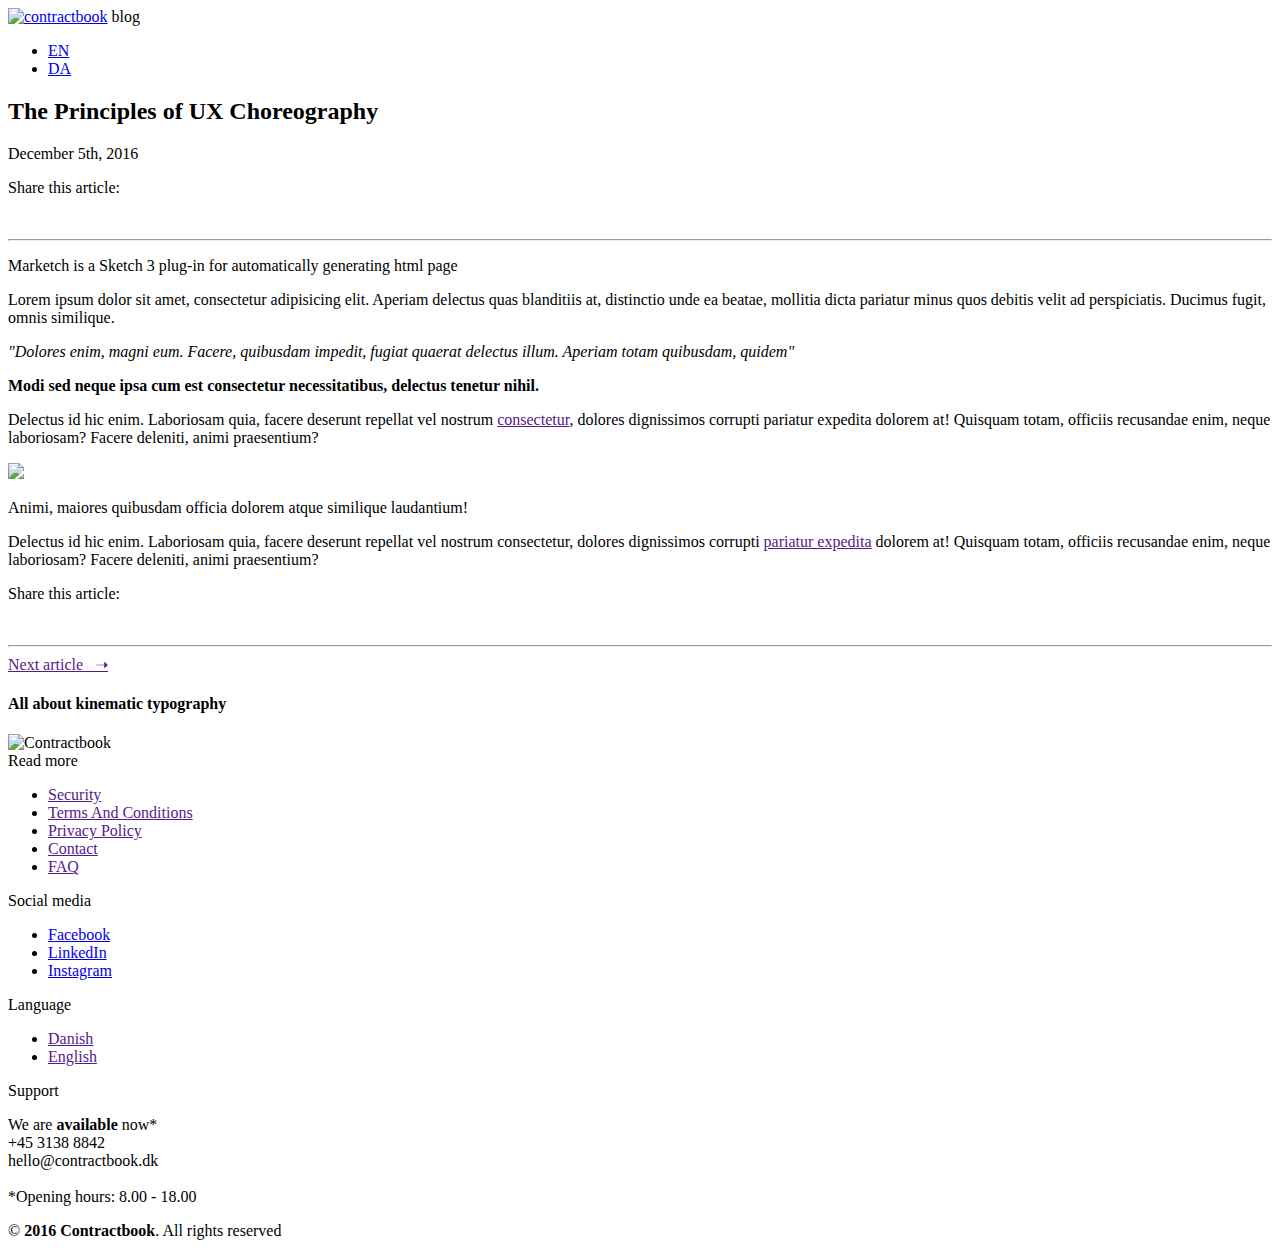
==== post.html @ 73953193 "Update all fonts sizes and paddings" ====
<!DOCTYPE html>
<html>

<head>
  <title>Header</title>
  <link rel="stylesheet" href="css/main.css">
</head>

<body>
  <nav>
    <div class="main">
      <div class="logo">
        <a href="#"><img src="https://contractbook.co/767e4ee0d7e0ee7ecf24d56de7b71d2b.png" alt="contractbook"></a>
        <span>blog</span>
      </div>
      <ul>
        <li><a href="#">EN</a></li>
        <li><a href="#">DA</a></li>
      </ul>
    </div>
  </nav>

  <main id="post" class="group" role="main">

    <header class="title">
      <h2>The Principles of UX Choreography</h2>
      <date>December 5th, 2016</date>
    </header>

    <section class="post-content">
      <div class="social-media">
        <p>Share this article: </p>
        <div class="social-media--icons">
          <img src="https://cdn2.iconfinder.com/data/icons/micon-social-pack/512/facebook-128.png" alt="">
          <img src="https://cdn2.iconfinder.com/data/icons/micon-social-pack/512/facebook-128.png" alt="">
          <img src="https://cdn2.iconfinder.com/data/icons/micon-social-pack/512/facebook-128.png" alt="">
        </div>
        <hr>
      </div>

      <p class="subtitle">Marketch is a Sketch 3 plug-in for automatically generating html page</p>

      <p>Lorem ipsum dolor sit amet, consectetur adipisicing elit. Aperiam delectus quas blanditiis at, distinctio unde ea beatae, mollitia dicta pariatur minus quos debitis velit ad perspiciatis. Ducimus fugit, omnis similique.</p>

      <p><i>"Dolores enim, magni eum. Facere, quibusdam impedit, fugiat quaerat delectus illum. Aperiam totam quibusdam, quidem"</i></p>

      <p><b>Modi sed neque ipsa cum est consectetur necessitatibus, delectus tenetur nihil.</b></p>

      <p>Delectus id hic enim. Laboriosam quia, facere deserunt repellat vel nostrum <a href="">consectetur</a>, dolores dignissimos corrupti pariatur expedita dolorem at! Quisquam totam, officiis recusandae enim, neque laboriosam? Facere deleniti, animi praesentium?</p>

      <img class="img" src="http://gimepix.com/img/1542-845-landscape-001" />
      <p class="caption">Animi, maiores quibusdam officia dolorem atque similique laudantium!</p>


      <p>Delectus id hic enim. Laboriosam quia, facere deserunt repellat vel nostrum consectetur, dolores dignissimos corrupti <a href="">pariatur expedita</a> dolorem at! Quisquam totam, officiis recusandae enim, neque laboriosam? Facere deleniti, animi praesentium?</p>

      <div class="social-media">
        <p>Share this article: </p>
        <div class="social-media--icons">
          <img src="https://cdn2.iconfinder.com/data/icons/micon-social-pack/512/facebook-128.png" alt="">
          <img src="https://cdn2.iconfinder.com/data/icons/micon-social-pack/512/facebook-128.png" alt="">
          <img src="https://cdn2.iconfinder.com/data/icons/micon-social-pack/512/facebook-128.png" alt="">
        </div>
        <hr>
      </div>

    </section>

    <div class="next-article">
      <div class="next-article-inner">
        <a href="">Next article &nbsp; &#10141;</a>
        <h4>All about kinematic typography</h4>
      </div>
    </div>
  </main>

  <footer role="contentinfo">
    <div class="footer-inner">
      <div>
        <img src="https://contractbook.co/f7280d319e7a399f0441ab282f43cc04.png" alt="Contractbook" />
      </div>
      <div class="footer-blocks">
        <div>
          <div class="heading-small">Read more</div>
          <ul>
            <li>
              <a href="">Security</a>
            </li>
            <li>
              <a href="">Terms And Conditions</a>
            </li>
            <li>
              <a href="">Privacy Policy</a>
            </li>
            <li>
              <a href="">Contact</a>
            </li>
            <li>
              <a href="">FAQ</a>
            </li>
          </ul>
        </div>
        <div>
          <div class="heading-small">Social media</div>
          <ul>
            <li><a href="https://www.facebook.com/contractbook/">Facebook</a></li>
            <li><a href="https://www.linkedin.com/company/contractbook">LinkedIn</a></li>
            <li><a href="https://www.instagram.com/killtheprinter">Instagram</a></li>
          </ul>
        </div>
        <div>
          <div class="heading-small">Language</div>
          <ul>
            <li>
              <a name="da" href="">Danish</a>
            </li>
            <li>
              <a name="en" href="">English</a>
            </li>
          </ul>
        </div>
        <div>
          <div class="heading-small">Support</div>
          <p class="support">
            We are <strong>available</strong> now*
            <br /> +45 3138 8842
            <br /> hello@contractbook.dk
            <br />
            <br /> *Opening hours: 8.00 - 18.00
          </p>
        </div>
      </div>
      <p class="text">
        © <strong>2016 Contractbook</strong>. All rights reserved
      </p>
    </div>
  </footer>
  <script src="//ajax.googleapis.com/ajax/libs/jquery/2.1.1/jquery.min.js"></script>
</body>

</html>
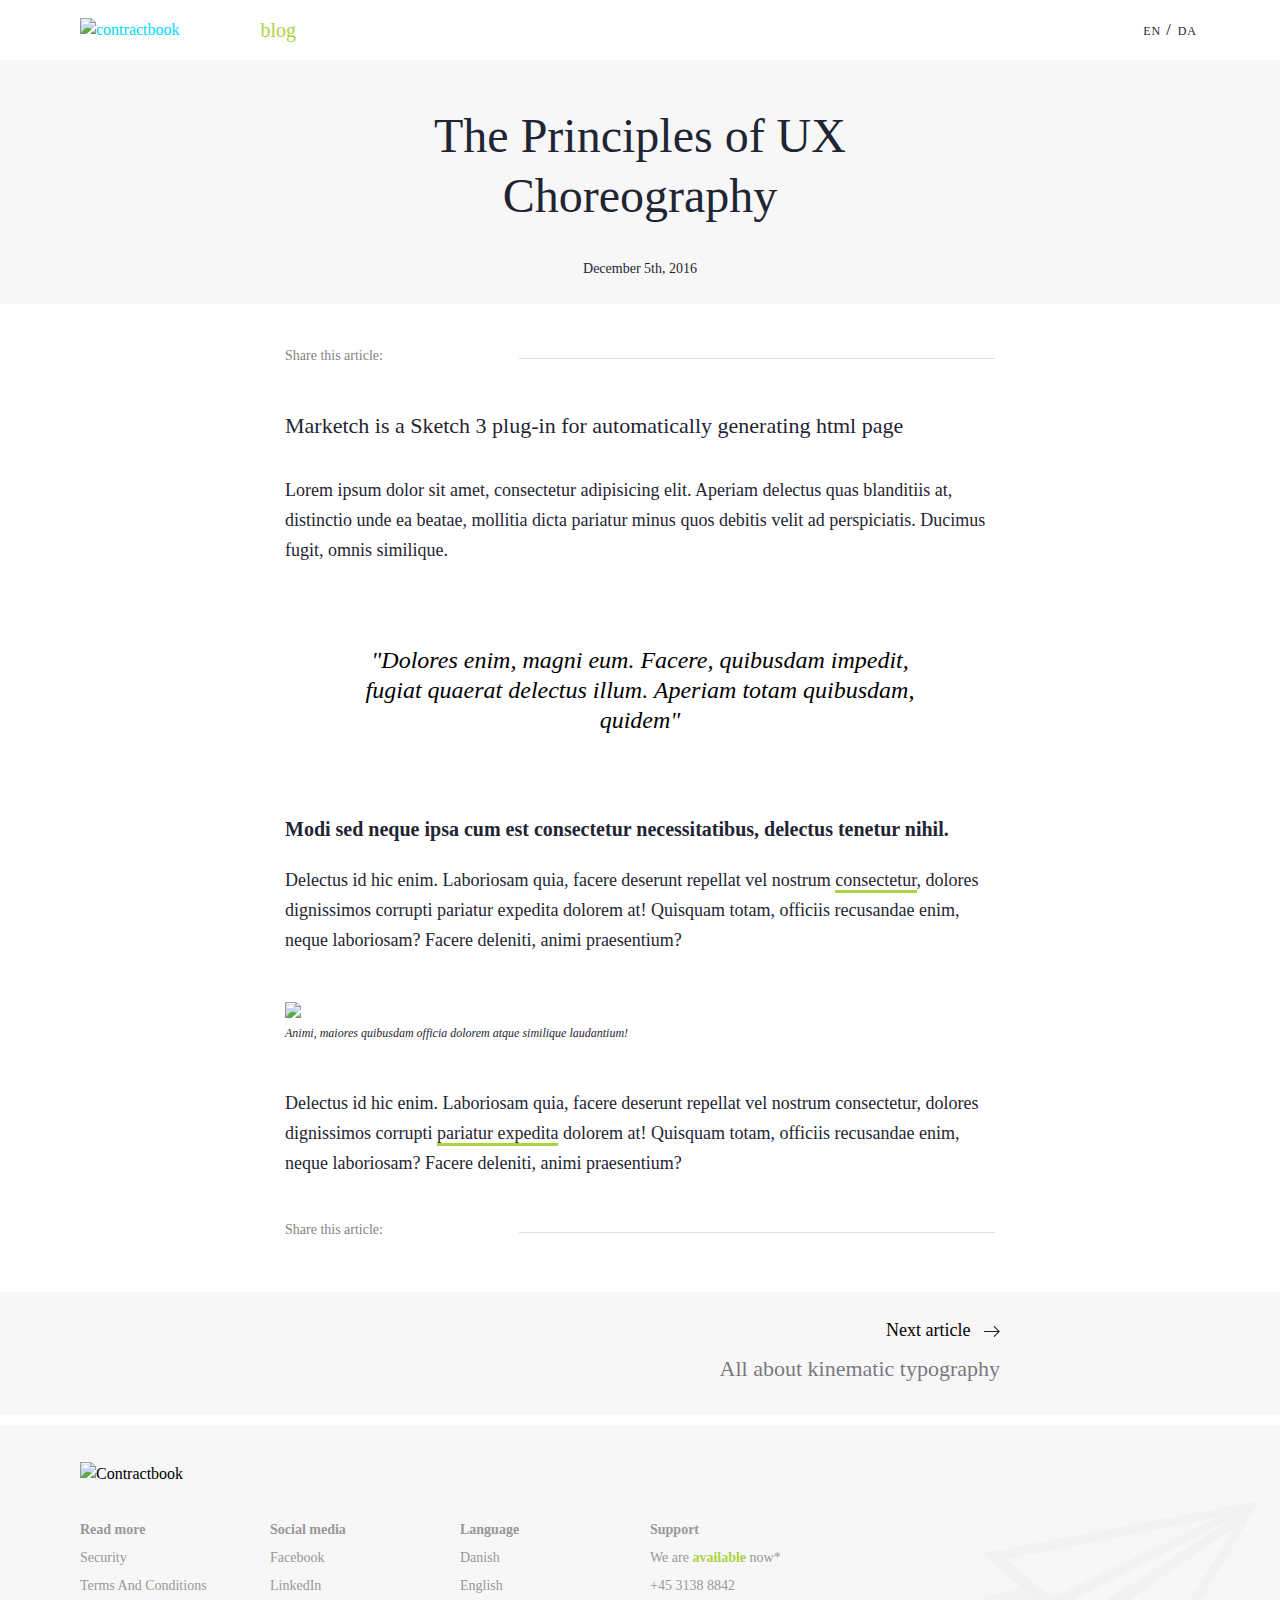
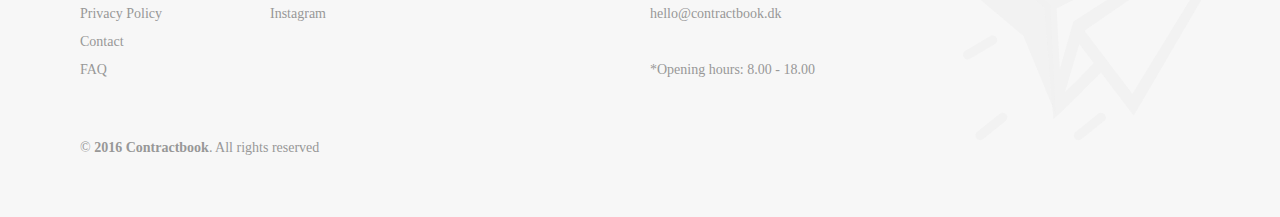
==== commit 65432acb: "Replace next and previous articles with arrows" ====
--- a/post.html
+++ b/post.html
@@ -10,7 +10,7 @@
   <nav>
     <div class="main">
       <div class="logo">
-        <a href="#"><img src="https://contractbook.co/767e4ee0d7e0ee7ecf24d56de7b71d2b.png" alt="contractbook"></a>
+        <a href="index.html"><img src="https://contractbook.co/767e4ee0d7e0ee7ecf24d56de7b71d2b.png" alt="contractbook"></a>
         <span>blog</span>
       </div>
       <ul>
@@ -68,7 +68,7 @@
 
     <div class="next-article">
       <div class="next-article-inner">
-        <a href="">Next article &nbsp; &#10141;</a>
+        <a href="">Next article &nbsp; <span><img src="img/arrow-right.png" alt=""></span></a>
         <h4>All about kinematic typography</h4>
       </div>
     </div>
--- a/css/main.css
+++ b/css/main.css
@@ -0,0 +1,4731 @@
+meta.foundation-version {
+  font-family: "/5.5.3/"; }
+
+meta.foundation-mq-small {
+  font-family: "/only screen/";
+  width: 0; }
+
+meta.foundation-mq-small-only {
+  font-family: "/only screen and (max-width: 40em)/";
+  width: 0; }
+
+meta.foundation-mq-medium {
+  font-family: "/only screen and (min-width:40.0625em)/";
+  width: 40.0625em; }
+
+meta.foundation-mq-medium-only {
+  font-family: "/only screen and (min-width:40.0625em) and (max-width:64em)/";
+  width: 40.0625em; }
+
+meta.foundation-mq-large {
+  font-family: "/only screen and (min-width:64.0625em)/";
+  width: 64.0625em; }
+
+meta.foundation-mq-large-only {
+  font-family: "/only screen and (min-width:64.0625em) and (max-width:90em)/";
+  width: 64.0625em; }
+
+meta.foundation-mq-xlarge {
+  font-family: "/only screen and (min-width:90.0625em)/";
+  width: 90.0625em; }
+
+meta.foundation-mq-xlarge-only {
+  font-family: "/only screen and (min-width:90.0625em) and (max-width:120em)/";
+  width: 90.0625em; }
+
+meta.foundation-mq-xxlarge {
+  font-family: "/only screen and (min-width:120.0625em)/";
+  width: 120.0625em; }
+
+meta.foundation-data-attribute-namespace {
+  font-family: false; }
+
+*,
+*:before,
+*:after {
+  -webkit-box-sizing: border-box;
+  -moz-box-sizing: border-box;
+  box-sizing: border-box; }
+
+html,
+body {
+  font-size: 100%; }
+
+body {
+  background: white;
+  color: #222;
+  cursor: auto;
+  font-family: "Open Sans", "Helvetica Neue", Helvetica, Roboto, Arial, sans-serif;
+  font-style: normal;
+  font-weight: normal;
+  line-height: 1.5;
+  margin: 0;
+  padding: 0;
+  position: relative; }
+
+a:hover {
+  cursor: pointer; }
+
+img {
+  max-width: 100%;
+  height: auto; }
+
+img {
+  -ms-interpolation-mode: bicubic; }
+
+#map_canvas img,
+#map_canvas embed,
+#map_canvas object,
+.map_canvas img,
+.map_canvas embed,
+.map_canvas object,
+.mqa-display img,
+.mqa-display embed,
+.mqa-display object {
+  max-width: none !important; }
+
+.left {
+  float: left !important; }
+
+.right {
+  float: right !important; }
+
+.clearfix:before, .clearfix:after {
+  content: " ";
+  display: table; }
+
+.clearfix:after {
+  clear: both; }
+
+.hide {
+  display: none; }
+
+.invisible {
+  visibility: hidden; }
+
+.antialiased {
+  -webkit-font-smoothing: antialiased;
+  -moz-osx-font-smoothing: grayscale; }
+
+img {
+  display: inline-block;
+  vertical-align: middle; }
+
+textarea {
+  height: auto;
+  min-height: 50px; }
+
+select {
+  width: 100%; }
+
+.row {
+  margin: 0 auto;
+  max-width: 81.25rem;
+  width: 100%; }
+  .row:before, .row:after {
+    content: " ";
+    display: table; }
+  .row:after {
+    clear: both; }
+  .row.collapse > .column,
+  .row.collapse > .columns {
+    padding-left: 0;
+    padding-right: 0; }
+  .row.collapse .row {
+    margin-left: 0;
+    margin-right: 0; }
+  .row .row {
+    margin: 0 -1.25rem;
+    max-width: none;
+    width: auto; }
+    .row .row:before, .row .row:after {
+      content: " ";
+      display: table; }
+    .row .row:after {
+      clear: both; }
+    .row .row.collapse {
+      margin: 0;
+      max-width: none;
+      width: auto; }
+      .row .row.collapse:before, .row .row.collapse:after {
+        content: " ";
+        display: table; }
+      .row .row.collapse:after {
+        clear: both; }
+
+.column,
+.columns {
+  padding-left: 1.25rem;
+  padding-right: 1.25rem;
+  width: 100%;
+  float: left; }
+
+.column + .column:last-child,
+.columns + .columns:last-child {
+  float: right; }
+
+.column + .column.end,
+.columns + .columns.end {
+  float: left; }
+
+@media only screen {
+  .small-push-0 {
+    position: relative;
+    left: 0;
+    right: auto; }
+  .small-pull-0 {
+    position: relative;
+    right: 0;
+    left: auto; }
+  .small-push-1 {
+    position: relative;
+    left: 4.16667%;
+    right: auto; }
+  .small-pull-1 {
+    position: relative;
+    right: 4.16667%;
+    left: auto; }
+  .small-push-2 {
+    position: relative;
+    left: 8.33333%;
+    right: auto; }
+  .small-pull-2 {
+    position: relative;
+    right: 8.33333%;
+    left: auto; }
+  .small-push-3 {
+    position: relative;
+    left: 12.5%;
+    right: auto; }
+  .small-pull-3 {
+    position: relative;
+    right: 12.5%;
+    left: auto; }
+  .small-push-4 {
+    position: relative;
+    left: 16.66667%;
+    right: auto; }
+  .small-pull-4 {
+    position: relative;
+    right: 16.66667%;
+    left: auto; }
+  .small-push-5 {
+    position: relative;
+    left: 20.83333%;
+    right: auto; }
+  .small-pull-5 {
+    position: relative;
+    right: 20.83333%;
+    left: auto; }
+  .small-push-6 {
+    position: relative;
+    left: 25%;
+    right: auto; }
+  .small-pull-6 {
+    position: relative;
+    right: 25%;
+    left: auto; }
+  .small-push-7 {
+    position: relative;
+    left: 29.16667%;
+    right: auto; }
+  .small-pull-7 {
+    position: relative;
+    right: 29.16667%;
+    left: auto; }
+  .small-push-8 {
+    position: relative;
+    left: 33.33333%;
+    right: auto; }
+  .small-pull-8 {
+    position: relative;
+    right: 33.33333%;
+    left: auto; }
+  .small-push-9 {
+    position: relative;
+    left: 37.5%;
+    right: auto; }
+  .small-pull-9 {
+    position: relative;
+    right: 37.5%;
+    left: auto; }
+  .small-push-10 {
+    position: relative;
+    left: 41.66667%;
+    right: auto; }
+  .small-pull-10 {
+    position: relative;
+    right: 41.66667%;
+    left: auto; }
+  .small-push-11 {
+    position: relative;
+    left: 45.83333%;
+    right: auto; }
+  .small-pull-11 {
+    position: relative;
+    right: 45.83333%;
+    left: auto; }
+  .small-push-12 {
+    position: relative;
+    left: 50%;
+    right: auto; }
+  .small-pull-12 {
+    position: relative;
+    right: 50%;
+    left: auto; }
+  .small-push-13 {
+    position: relative;
+    left: 54.16667%;
+    right: auto; }
+  .small-pull-13 {
+    position: relative;
+    right: 54.16667%;
+    left: auto; }
+  .small-push-14 {
+    position: relative;
+    left: 58.33333%;
+    right: auto; }
+  .small-pull-14 {
+    position: relative;
+    right: 58.33333%;
+    left: auto; }
+  .small-push-15 {
+    position: relative;
+    left: 62.5%;
+    right: auto; }
+  .small-pull-15 {
+    position: relative;
+    right: 62.5%;
+    left: auto; }
+  .small-push-16 {
+    position: relative;
+    left: 66.66667%;
+    right: auto; }
+  .small-pull-16 {
+    position: relative;
+    right: 66.66667%;
+    left: auto; }
+  .small-push-17 {
+    position: relative;
+    left: 70.83333%;
+    right: auto; }
+  .small-pull-17 {
+    position: relative;
+    right: 70.83333%;
+    left: auto; }
+  .small-push-18 {
+    position: relative;
+    left: 75%;
+    right: auto; }
+  .small-pull-18 {
+    position: relative;
+    right: 75%;
+    left: auto; }
+  .small-push-19 {
+    position: relative;
+    left: 79.16667%;
+    right: auto; }
+  .small-pull-19 {
+    position: relative;
+    right: 79.16667%;
+    left: auto; }
+  .small-push-20 {
+    position: relative;
+    left: 83.33333%;
+    right: auto; }
+  .small-pull-20 {
+    position: relative;
+    right: 83.33333%;
+    left: auto; }
+  .small-push-21 {
+    position: relative;
+    left: 87.5%;
+    right: auto; }
+  .small-pull-21 {
+    position: relative;
+    right: 87.5%;
+    left: auto; }
+  .small-push-22 {
+    position: relative;
+    left: 91.66667%;
+    right: auto; }
+  .small-pull-22 {
+    position: relative;
+    right: 91.66667%;
+    left: auto; }
+  .small-push-23 {
+    position: relative;
+    left: 95.83333%;
+    right: auto; }
+  .small-pull-23 {
+    position: relative;
+    right: 95.83333%;
+    left: auto; }
+  .column,
+  .columns {
+    position: relative;
+    padding-left: 1.25rem;
+    padding-right: 1.25rem;
+    float: left; }
+  .small-1 {
+    width: 4.16667%; }
+  .small-2 {
+    width: 8.33333%; }
+  .small-3 {
+    width: 12.5%; }
+  .small-4 {
+    width: 16.66667%; }
+  .small-5 {
+    width: 20.83333%; }
+  .small-6 {
+    width: 25%; }
+  .small-7 {
+    width: 29.16667%; }
+  .small-8 {
+    width: 33.33333%; }
+  .small-9 {
+    width: 37.5%; }
+  .small-10 {
+    width: 41.66667%; }
+  .small-11 {
+    width: 45.83333%; }
+  .small-12 {
+    width: 50%; }
+  .small-13 {
+    width: 54.16667%; }
+  .small-14 {
+    width: 58.33333%; }
+  .small-15 {
+    width: 62.5%; }
+  .small-16 {
+    width: 66.66667%; }
+  .small-17 {
+    width: 70.83333%; }
+  .small-18 {
+    width: 75%; }
+  .small-19 {
+    width: 79.16667%; }
+  .small-20 {
+    width: 83.33333%; }
+  .small-21 {
+    width: 87.5%; }
+  .small-22 {
+    width: 91.66667%; }
+  .small-23 {
+    width: 95.83333%; }
+  .small-24 {
+    width: 100%; }
+  .small-offset-0 {
+    margin-left: 0 !important; }
+  .small-offset-1 {
+    margin-left: 4.16667% !important; }
+  .small-offset-2 {
+    margin-left: 8.33333% !important; }
+  .small-offset-3 {
+    margin-left: 12.5% !important; }
+  .small-offset-4 {
+    margin-left: 16.66667% !important; }
+  .small-offset-5 {
+    margin-left: 20.83333% !important; }
+  .small-offset-6 {
+    margin-left: 25% !important; }
+  .small-offset-7 {
+    margin-left: 29.16667% !important; }
+  .small-offset-8 {
+    margin-left: 33.33333% !important; }
+  .small-offset-9 {
+    margin-left: 37.5% !important; }
+  .small-offset-10 {
+    margin-left: 41.66667% !important; }
+  .small-offset-11 {
+    margin-left: 45.83333% !important; }
+  .small-offset-12 {
+    margin-left: 50% !important; }
+  .small-offset-13 {
+    margin-left: 54.16667% !important; }
+  .small-offset-14 {
+    margin-left: 58.33333% !important; }
+  .small-offset-15 {
+    margin-left: 62.5% !important; }
+  .small-offset-16 {
+    margin-left: 66.66667% !important; }
+  .small-offset-17 {
+    margin-left: 70.83333% !important; }
+  .small-offset-18 {
+    margin-left: 75% !important; }
+  .small-offset-19 {
+    margin-left: 79.16667% !important; }
+  .small-offset-20 {
+    margin-left: 83.33333% !important; }
+  .small-offset-21 {
+    margin-left: 87.5% !important; }
+  .small-offset-22 {
+    margin-left: 91.66667% !important; }
+  .small-offset-23 {
+    margin-left: 95.83333% !important; }
+  .small-reset-order {
+    float: left;
+    left: auto;
+    margin-left: 0;
+    margin-right: 0;
+    right: auto; }
+  .column.small-centered,
+  .columns.small-centered {
+    margin-left: auto;
+    margin-right: auto;
+    float: none; }
+  .column.small-uncentered,
+  .columns.small-uncentered {
+    float: left;
+    margin-left: 0;
+    margin-right: 0; }
+  .column.small-centered:last-child,
+  .columns.small-centered:last-child {
+    float: none; }
+  .column.small-uncentered:last-child,
+  .columns.small-uncentered:last-child {
+    float: left; }
+  .column.small-uncentered.opposite,
+  .columns.small-uncentered.opposite {
+    float: right; }
+  .row.small-collapse > .column,
+  .row.small-collapse > .columns {
+    padding-left: 0;
+    padding-right: 0; }
+  .row.small-collapse .row {
+    margin-left: 0;
+    margin-right: 0; }
+  .row.small-uncollapse > .column,
+  .row.small-uncollapse > .columns {
+    padding-left: 1.25rem;
+    padding-right: 1.25rem;
+    float: left; } }
+
+@media only screen and (min-width: 40.0625em) {
+  .medium-push-0 {
+    position: relative;
+    left: 0;
+    right: auto; }
+  .medium-pull-0 {
+    position: relative;
+    right: 0;
+    left: auto; }
+  .medium-push-1 {
+    position: relative;
+    left: 4.16667%;
+    right: auto; }
+  .medium-pull-1 {
+    position: relative;
+    right: 4.16667%;
+    left: auto; }
+  .medium-push-2 {
+    position: relative;
+    left: 8.33333%;
+    right: auto; }
+  .medium-pull-2 {
+    position: relative;
+    right: 8.33333%;
+    left: auto; }
+  .medium-push-3 {
+    position: relative;
+    left: 12.5%;
+    right: auto; }
+  .medium-pull-3 {
+    position: relative;
+    right: 12.5%;
+    left: auto; }
+  .medium-push-4 {
+    position: relative;
+    left: 16.66667%;
+    right: auto; }
+  .medium-pull-4 {
+    position: relative;
+    right: 16.66667%;
+    left: auto; }
+  .medium-push-5 {
+    position: relative;
+    left: 20.83333%;
+    right: auto; }
+  .medium-pull-5 {
+    position: relative;
+    right: 20.83333%;
+    left: auto; }
+  .medium-push-6 {
+    position: relative;
+    left: 25%;
+    right: auto; }
+  .medium-pull-6 {
+    position: relative;
+    right: 25%;
+    left: auto; }
+  .medium-push-7 {
+    position: relative;
+    left: 29.16667%;
+    right: auto; }
+  .medium-pull-7 {
+    position: relative;
+    right: 29.16667%;
+    left: auto; }
+  .medium-push-8 {
+    position: relative;
+    left: 33.33333%;
+    right: auto; }
+  .medium-pull-8 {
+    position: relative;
+    right: 33.33333%;
+    left: auto; }
+  .medium-push-9 {
+    position: relative;
+    left: 37.5%;
+    right: auto; }
+  .medium-pull-9 {
+    position: relative;
+    right: 37.5%;
+    left: auto; }
+  .medium-push-10 {
+    position: relative;
+    left: 41.66667%;
+    right: auto; }
+  .medium-pull-10 {
+    position: relative;
+    right: 41.66667%;
+    left: auto; }
+  .medium-push-11 {
+    position: relative;
+    left: 45.83333%;
+    right: auto; }
+  .medium-pull-11 {
+    position: relative;
+    right: 45.83333%;
+    left: auto; }
+  .medium-push-12 {
+    position: relative;
+    left: 50%;
+    right: auto; }
+  .medium-pull-12 {
+    position: relative;
+    right: 50%;
+    left: auto; }
+  .medium-push-13 {
+    position: relative;
+    left: 54.16667%;
+    right: auto; }
+  .medium-pull-13 {
+    position: relative;
+    right: 54.16667%;
+    left: auto; }
+  .medium-push-14 {
+    position: relative;
+    left: 58.33333%;
+    right: auto; }
+  .medium-pull-14 {
+    position: relative;
+    right: 58.33333%;
+    left: auto; }
+  .medium-push-15 {
+    position: relative;
+    left: 62.5%;
+    right: auto; }
+  .medium-pull-15 {
+    position: relative;
+    right: 62.5%;
+    left: auto; }
+  .medium-push-16 {
+    position: relative;
+    left: 66.66667%;
+    right: auto; }
+  .medium-pull-16 {
+    position: relative;
+    right: 66.66667%;
+    left: auto; }
+  .medium-push-17 {
+    position: relative;
+    left: 70.83333%;
+    right: auto; }
+  .medium-pull-17 {
+    position: relative;
+    right: 70.83333%;
+    left: auto; }
+  .medium-push-18 {
+    position: relative;
+    left: 75%;
+    right: auto; }
+  .medium-pull-18 {
+    position: relative;
+    right: 75%;
+    left: auto; }
+  .medium-push-19 {
+    position: relative;
+    left: 79.16667%;
+    right: auto; }
+  .medium-pull-19 {
+    position: relative;
+    right: 79.16667%;
+    left: auto; }
+  .medium-push-20 {
+    position: relative;
+    left: 83.33333%;
+    right: auto; }
+  .medium-pull-20 {
+    position: relative;
+    right: 83.33333%;
+    left: auto; }
+  .medium-push-21 {
+    position: relative;
+    left: 87.5%;
+    right: auto; }
+  .medium-pull-21 {
+    position: relative;
+    right: 87.5%;
+    left: auto; }
+  .medium-push-22 {
+    position: relative;
+    left: 91.66667%;
+    right: auto; }
+  .medium-pull-22 {
+    position: relative;
+    right: 91.66667%;
+    left: auto; }
+  .medium-push-23 {
+    position: relative;
+    left: 95.83333%;
+    right: auto; }
+  .medium-pull-23 {
+    position: relative;
+    right: 95.83333%;
+    left: auto; }
+  .column,
+  .columns {
+    position: relative;
+    padding-left: 1.25rem;
+    padding-right: 1.25rem;
+    float: left; }
+  .medium-1 {
+    width: 4.16667%; }
+  .medium-2 {
+    width: 8.33333%; }
+  .medium-3 {
+    width: 12.5%; }
+  .medium-4 {
+    width: 16.66667%; }
+  .medium-5 {
+    width: 20.83333%; }
+  .medium-6 {
+    width: 25%; }
+  .medium-7 {
+    width: 29.16667%; }
+  .medium-8 {
+    width: 33.33333%; }
+  .medium-9 {
+    width: 37.5%; }
+  .medium-10 {
+    width: 41.66667%; }
+  .medium-11 {
+    width: 45.83333%; }
+  .medium-12 {
+    width: 50%; }
+  .medium-13 {
+    width: 54.16667%; }
+  .medium-14 {
+    width: 58.33333%; }
+  .medium-15 {
+    width: 62.5%; }
+  .medium-16 {
+    width: 66.66667%; }
+  .medium-17 {
+    width: 70.83333%; }
+  .medium-18 {
+    width: 75%; }
+  .medium-19 {
+    width: 79.16667%; }
+  .medium-20 {
+    width: 83.33333%; }
+  .medium-21 {
+    width: 87.5%; }
+  .medium-22 {
+    width: 91.66667%; }
+  .medium-23 {
+    width: 95.83333%; }
+  .medium-24 {
+    width: 100%; }
+  .medium-offset-0 {
+    margin-left: 0 !important; }
+  .medium-offset-1 {
+    margin-left: 4.16667% !important; }
+  .medium-offset-2 {
+    margin-left: 8.33333% !important; }
+  .medium-offset-3 {
+    margin-left: 12.5% !important; }
+  .medium-offset-4 {
+    margin-left: 16.66667% !important; }
+  .medium-offset-5 {
+    margin-left: 20.83333% !important; }
+  .medium-offset-6 {
+    margin-left: 25% !important; }
+  .medium-offset-7 {
+    margin-left: 29.16667% !important; }
+  .medium-offset-8 {
+    margin-left: 33.33333% !important; }
+  .medium-offset-9 {
+    margin-left: 37.5% !important; }
+  .medium-offset-10 {
+    margin-left: 41.66667% !important; }
+  .medium-offset-11 {
+    margin-left: 45.83333% !important; }
+  .medium-offset-12 {
+    margin-left: 50% !important; }
+  .medium-offset-13 {
+    margin-left: 54.16667% !important; }
+  .medium-offset-14 {
+    margin-left: 58.33333% !important; }
+  .medium-offset-15 {
+    margin-left: 62.5% !important; }
+  .medium-offset-16 {
+    margin-left: 66.66667% !important; }
+  .medium-offset-17 {
+    margin-left: 70.83333% !important; }
+  .medium-offset-18 {
+    margin-left: 75% !important; }
+  .medium-offset-19 {
+    margin-left: 79.16667% !important; }
+  .medium-offset-20 {
+    margin-left: 83.33333% !important; }
+  .medium-offset-21 {
+    margin-left: 87.5% !important; }
+  .medium-offset-22 {
+    margin-left: 91.66667% !important; }
+  .medium-offset-23 {
+    margin-left: 95.83333% !important; }
+  .medium-reset-order {
+    float: left;
+    left: auto;
+    margin-left: 0;
+    margin-right: 0;
+    right: auto; }
+  .column.medium-centered,
+  .columns.medium-centered {
+    margin-left: auto;
+    margin-right: auto;
+    float: none; }
+  .column.medium-uncentered,
+  .columns.medium-uncentered {
+    float: left;
+    margin-left: 0;
+    margin-right: 0; }
+  .column.medium-centered:last-child,
+  .columns.medium-centered:last-child {
+    float: none; }
+  .column.medium-uncentered:last-child,
+  .columns.medium-uncentered:last-child {
+    float: left; }
+  .column.medium-uncentered.opposite,
+  .columns.medium-uncentered.opposite {
+    float: right; }
+  .row.medium-collapse > .column,
+  .row.medium-collapse > .columns {
+    padding-left: 0;
+    padding-right: 0; }
+  .row.medium-collapse .row {
+    margin-left: 0;
+    margin-right: 0; }
+  .row.medium-uncollapse > .column,
+  .row.medium-uncollapse > .columns {
+    padding-left: 1.25rem;
+    padding-right: 1.25rem;
+    float: left; }
+  .push-0 {
+    position: relative;
+    left: 0;
+    right: auto; }
+  .pull-0 {
+    position: relative;
+    right: 0;
+    left: auto; }
+  .push-1 {
+    position: relative;
+    left: 4.16667%;
+    right: auto; }
+  .pull-1 {
+    position: relative;
+    right: 4.16667%;
+    left: auto; }
+  .push-2 {
+    position: relative;
+    left: 8.33333%;
+    right: auto; }
+  .pull-2 {
+    position: relative;
+    right: 8.33333%;
+    left: auto; }
+  .push-3 {
+    position: relative;
+    left: 12.5%;
+    right: auto; }
+  .pull-3 {
+    position: relative;
+    right: 12.5%;
+    left: auto; }
+  .push-4 {
+    position: relative;
+    left: 16.66667%;
+    right: auto; }
+  .pull-4 {
+    position: relative;
+    right: 16.66667%;
+    left: auto; }
+  .push-5 {
+    position: relative;
+    left: 20.83333%;
+    right: auto; }
+  .pull-5 {
+    position: relative;
+    right: 20.83333%;
+    left: auto; }
+  .push-6 {
+    position: relative;
+    left: 25%;
+    right: auto; }
+  .pull-6 {
+    position: relative;
+    right: 25%;
+    left: auto; }
+  .push-7 {
+    position: relative;
+    left: 29.16667%;
+    right: auto; }
+  .pull-7 {
+    position: relative;
+    right: 29.16667%;
+    left: auto; }
+  .push-8 {
+    position: relative;
+    left: 33.33333%;
+    right: auto; }
+  .pull-8 {
+    position: relative;
+    right: 33.33333%;
+    left: auto; }
+  .push-9 {
+    position: relative;
+    left: 37.5%;
+    right: auto; }
+  .pull-9 {
+    position: relative;
+    right: 37.5%;
+    left: auto; }
+  .push-10 {
+    position: relative;
+    left: 41.66667%;
+    right: auto; }
+  .pull-10 {
+    position: relative;
+    right: 41.66667%;
+    left: auto; }
+  .push-11 {
+    position: relative;
+    left: 45.83333%;
+    right: auto; }
+  .pull-11 {
+    position: relative;
+    right: 45.83333%;
+    left: auto; }
+  .push-12 {
+    position: relative;
+    left: 50%;
+    right: auto; }
+  .pull-12 {
+    position: relative;
+    right: 50%;
+    left: auto; }
+  .push-13 {
+    position: relative;
+    left: 54.16667%;
+    right: auto; }
+  .pull-13 {
+    position: relative;
+    right: 54.16667%;
+    left: auto; }
+  .push-14 {
+    position: relative;
+    left: 58.33333%;
+    right: auto; }
+  .pull-14 {
+    position: relative;
+    right: 58.33333%;
+    left: auto; }
+  .push-15 {
+    position: relative;
+    left: 62.5%;
+    right: auto; }
+  .pull-15 {
+    position: relative;
+    right: 62.5%;
+    left: auto; }
+  .push-16 {
+    position: relative;
+    left: 66.66667%;
+    right: auto; }
+  .pull-16 {
+    position: relative;
+    right: 66.66667%;
+    left: auto; }
+  .push-17 {
+    position: relative;
+    left: 70.83333%;
+    right: auto; }
+  .pull-17 {
+    position: relative;
+    right: 70.83333%;
+    left: auto; }
+  .push-18 {
+    position: relative;
+    left: 75%;
+    right: auto; }
+  .pull-18 {
+    position: relative;
+    right: 75%;
+    left: auto; }
+  .push-19 {
+    position: relative;
+    left: 79.16667%;
+    right: auto; }
+  .pull-19 {
+    position: relative;
+    right: 79.16667%;
+    left: auto; }
+  .push-20 {
+    position: relative;
+    left: 83.33333%;
+    right: auto; }
+  .pull-20 {
+    position: relative;
+    right: 83.33333%;
+    left: auto; }
+  .push-21 {
+    position: relative;
+    left: 87.5%;
+    right: auto; }
+  .pull-21 {
+    position: relative;
+    right: 87.5%;
+    left: auto; }
+  .push-22 {
+    position: relative;
+    left: 91.66667%;
+    right: auto; }
+  .pull-22 {
+    position: relative;
+    right: 91.66667%;
+    left: auto; }
+  .push-23 {
+    position: relative;
+    left: 95.83333%;
+    right: auto; }
+  .pull-23 {
+    position: relative;
+    right: 95.83333%;
+    left: auto; } }
+
+@media only screen and (min-width: 64.0625em) {
+  .large-push-0 {
+    position: relative;
+    left: 0;
+    right: auto; }
+  .large-pull-0 {
+    position: relative;
+    right: 0;
+    left: auto; }
+  .large-push-1 {
+    position: relative;
+    left: 4.16667%;
+    right: auto; }
+  .large-pull-1 {
+    position: relative;
+    right: 4.16667%;
+    left: auto; }
+  .large-push-2 {
+    position: relative;
+    left: 8.33333%;
+    right: auto; }
+  .large-pull-2 {
+    position: relative;
+    right: 8.33333%;
+    left: auto; }
+  .large-push-3 {
+    position: relative;
+    left: 12.5%;
+    right: auto; }
+  .large-pull-3 {
+    position: relative;
+    right: 12.5%;
+    left: auto; }
+  .large-push-4 {
+    position: relative;
+    left: 16.66667%;
+    right: auto; }
+  .large-pull-4 {
+    position: relative;
+    right: 16.66667%;
+    left: auto; }
+  .large-push-5 {
+    position: relative;
+    left: 20.83333%;
+    right: auto; }
+  .large-pull-5 {
+    position: relative;
+    right: 20.83333%;
+    left: auto; }
+  .large-push-6 {
+    position: relative;
+    left: 25%;
+    right: auto; }
+  .large-pull-6 {
+    position: relative;
+    right: 25%;
+    left: auto; }
+  .large-push-7 {
+    position: relative;
+    left: 29.16667%;
+    right: auto; }
+  .large-pull-7 {
+    position: relative;
+    right: 29.16667%;
+    left: auto; }
+  .large-push-8 {
+    position: relative;
+    left: 33.33333%;
+    right: auto; }
+  .large-pull-8 {
+    position: relative;
+    right: 33.33333%;
+    left: auto; }
+  .large-push-9 {
+    position: relative;
+    left: 37.5%;
+    right: auto; }
+  .large-pull-9 {
+    position: relative;
+    right: 37.5%;
+    left: auto; }
+  .large-push-10 {
+    position: relative;
+    left: 41.66667%;
+    right: auto; }
+  .large-pull-10 {
+    position: relative;
+    right: 41.66667%;
+    left: auto; }
+  .large-push-11 {
+    position: relative;
+    left: 45.83333%;
+    right: auto; }
+  .large-pull-11 {
+    position: relative;
+    right: 45.83333%;
+    left: auto; }
+  .large-push-12 {
+    position: relative;
+    left: 50%;
+    right: auto; }
+  .large-pull-12 {
+    position: relative;
+    right: 50%;
+    left: auto; }
+  .large-push-13 {
+    position: relative;
+    left: 54.16667%;
+    right: auto; }
+  .large-pull-13 {
+    position: relative;
+    right: 54.16667%;
+    left: auto; }
+  .large-push-14 {
+    position: relative;
+    left: 58.33333%;
+    right: auto; }
+  .large-pull-14 {
+    position: relative;
+    right: 58.33333%;
+    left: auto; }
+  .large-push-15 {
+    position: relative;
+    left: 62.5%;
+    right: auto; }
+  .large-pull-15 {
+    position: relative;
+    right: 62.5%;
+    left: auto; }
+  .large-push-16 {
+    position: relative;
+    left: 66.66667%;
+    right: auto; }
+  .large-pull-16 {
+    position: relative;
+    right: 66.66667%;
+    left: auto; }
+  .large-push-17 {
+    position: relative;
+    left: 70.83333%;
+    right: auto; }
+  .large-pull-17 {
+    position: relative;
+    right: 70.83333%;
+    left: auto; }
+  .large-push-18 {
+    position: relative;
+    left: 75%;
+    right: auto; }
+  .large-pull-18 {
+    position: relative;
+    right: 75%;
+    left: auto; }
+  .large-push-19 {
+    position: relative;
+    left: 79.16667%;
+    right: auto; }
+  .large-pull-19 {
+    position: relative;
+    right: 79.16667%;
+    left: auto; }
+  .large-push-20 {
+    position: relative;
+    left: 83.33333%;
+    right: auto; }
+  .large-pull-20 {
+    position: relative;
+    right: 83.33333%;
+    left: auto; }
+  .large-push-21 {
+    position: relative;
+    left: 87.5%;
+    right: auto; }
+  .large-pull-21 {
+    position: relative;
+    right: 87.5%;
+    left: auto; }
+  .large-push-22 {
+    position: relative;
+    left: 91.66667%;
+    right: auto; }
+  .large-pull-22 {
+    position: relative;
+    right: 91.66667%;
+    left: auto; }
+  .large-push-23 {
+    position: relative;
+    left: 95.83333%;
+    right: auto; }
+  .large-pull-23 {
+    position: relative;
+    right: 95.83333%;
+    left: auto; }
+  .column,
+  .columns {
+    position: relative;
+    padding-left: 1.25rem;
+    padding-right: 1.25rem;
+    float: left; }
+  .large-1 {
+    width: 4.16667%; }
+  .large-2 {
+    width: 8.33333%; }
+  .large-3 {
+    width: 12.5%; }
+  .large-4 {
+    width: 16.66667%; }
+  .large-5 {
+    width: 20.83333%; }
+  .large-6 {
+    width: 25%; }
+  .large-7 {
+    width: 29.16667%; }
+  .large-8 {
+    width: 33.33333%; }
+  .large-9 {
+    width: 37.5%; }
+  .large-10 {
+    width: 41.66667%; }
+  .large-11 {
+    width: 45.83333%; }
+  .large-12 {
+    width: 50%; }
+  .large-13 {
+    width: 54.16667%; }
+  .large-14 {
+    width: 58.33333%; }
+  .large-15 {
+    width: 62.5%; }
+  .large-16 {
+    width: 66.66667%; }
+  .large-17 {
+    width: 70.83333%; }
+  .large-18 {
+    width: 75%; }
+  .large-19 {
+    width: 79.16667%; }
+  .large-20 {
+    width: 83.33333%; }
+  .large-21 {
+    width: 87.5%; }
+  .large-22 {
+    width: 91.66667%; }
+  .large-23 {
+    width: 95.83333%; }
+  .large-24 {
+    width: 100%; }
+  .large-offset-0 {
+    margin-left: 0 !important; }
+  .large-offset-1 {
+    margin-left: 4.16667% !important; }
+  .large-offset-2 {
+    margin-left: 8.33333% !important; }
+  .large-offset-3 {
+    margin-left: 12.5% !important; }
+  .large-offset-4 {
+    margin-left: 16.66667% !important; }
+  .large-offset-5 {
+    margin-left: 20.83333% !important; }
+  .large-offset-6 {
+    margin-left: 25% !important; }
+  .large-offset-7 {
+    margin-left: 29.16667% !important; }
+  .large-offset-8 {
+    margin-left: 33.33333% !important; }
+  .large-offset-9 {
+    margin-left: 37.5% !important; }
+  .large-offset-10 {
+    margin-left: 41.66667% !important; }
+  .large-offset-11 {
+    margin-left: 45.83333% !important; }
+  .large-offset-12 {
+    margin-left: 50% !important; }
+  .large-offset-13 {
+    margin-left: 54.16667% !important; }
+  .large-offset-14 {
+    margin-left: 58.33333% !important; }
+  .large-offset-15 {
+    margin-left: 62.5% !important; }
+  .large-offset-16 {
+    margin-left: 66.66667% !important; }
+  .large-offset-17 {
+    margin-left: 70.83333% !important; }
+  .large-offset-18 {
+    margin-left: 75% !important; }
+  .large-offset-19 {
+    margin-left: 79.16667% !important; }
+  .large-offset-20 {
+    margin-left: 83.33333% !important; }
+  .large-offset-21 {
+    margin-left: 87.5% !important; }
+  .large-offset-22 {
+    margin-left: 91.66667% !important; }
+  .large-offset-23 {
+    margin-left: 95.83333% !important; }
+  .large-reset-order {
+    float: left;
+    left: auto;
+    margin-left: 0;
+    margin-right: 0;
+    right: auto; }
+  .column.large-centered,
+  .columns.large-centered {
+    margin-left: auto;
+    margin-right: auto;
+    float: none; }
+  .column.large-uncentered,
+  .columns.large-uncentered {
+    float: left;
+    margin-left: 0;
+    margin-right: 0; }
+  .column.large-centered:last-child,
+  .columns.large-centered:last-child {
+    float: none; }
+  .column.large-uncentered:last-child,
+  .columns.large-uncentered:last-child {
+    float: left; }
+  .column.large-uncentered.opposite,
+  .columns.large-uncentered.opposite {
+    float: right; }
+  .row.large-collapse > .column,
+  .row.large-collapse > .columns {
+    padding-left: 0;
+    padding-right: 0; }
+  .row.large-collapse .row {
+    margin-left: 0;
+    margin-right: 0; }
+  .row.large-uncollapse > .column,
+  .row.large-uncollapse > .columns {
+    padding-left: 1.25rem;
+    padding-right: 1.25rem;
+    float: left; }
+  .push-0 {
+    position: relative;
+    left: 0;
+    right: auto; }
+  .pull-0 {
+    position: relative;
+    right: 0;
+    left: auto; }
+  .push-1 {
+    position: relative;
+    left: 4.16667%;
+    right: auto; }
+  .pull-1 {
+    position: relative;
+    right: 4.16667%;
+    left: auto; }
+  .push-2 {
+    position: relative;
+    left: 8.33333%;
+    right: auto; }
+  .pull-2 {
+    position: relative;
+    right: 8.33333%;
+    left: auto; }
+  .push-3 {
+    position: relative;
+    left: 12.5%;
+    right: auto; }
+  .pull-3 {
+    position: relative;
+    right: 12.5%;
+    left: auto; }
+  .push-4 {
+    position: relative;
+    left: 16.66667%;
+    right: auto; }
+  .pull-4 {
+    position: relative;
+    right: 16.66667%;
+    left: auto; }
+  .push-5 {
+    position: relative;
+    left: 20.83333%;
+    right: auto; }
+  .pull-5 {
+    position: relative;
+    right: 20.83333%;
+    left: auto; }
+  .push-6 {
+    position: relative;
+    left: 25%;
+    right: auto; }
+  .pull-6 {
+    position: relative;
+    right: 25%;
+    left: auto; }
+  .push-7 {
+    position: relative;
+    left: 29.16667%;
+    right: auto; }
+  .pull-7 {
+    position: relative;
+    right: 29.16667%;
+    left: auto; }
+  .push-8 {
+    position: relative;
+    left: 33.33333%;
+    right: auto; }
+  .pull-8 {
+    position: relative;
+    right: 33.33333%;
+    left: auto; }
+  .push-9 {
+    position: relative;
+    left: 37.5%;
+    right: auto; }
+  .pull-9 {
+    position: relative;
+    right: 37.5%;
+    left: auto; }
+  .push-10 {
+    position: relative;
+    left: 41.66667%;
+    right: auto; }
+  .pull-10 {
+    position: relative;
+    right: 41.66667%;
+    left: auto; }
+  .push-11 {
+    position: relative;
+    left: 45.83333%;
+    right: auto; }
+  .pull-11 {
+    position: relative;
+    right: 45.83333%;
+    left: auto; }
+  .push-12 {
+    position: relative;
+    left: 50%;
+    right: auto; }
+  .pull-12 {
+    position: relative;
+    right: 50%;
+    left: auto; }
+  .push-13 {
+    position: relative;
+    left: 54.16667%;
+    right: auto; }
+  .pull-13 {
+    position: relative;
+    right: 54.16667%;
+    left: auto; }
+  .push-14 {
+    position: relative;
+    left: 58.33333%;
+    right: auto; }
+  .pull-14 {
+    position: relative;
+    right: 58.33333%;
+    left: auto; }
+  .push-15 {
+    position: relative;
+    left: 62.5%;
+    right: auto; }
+  .pull-15 {
+    position: relative;
+    right: 62.5%;
+    left: auto; }
+  .push-16 {
+    position: relative;
+    left: 66.66667%;
+    right: auto; }
+  .pull-16 {
+    position: relative;
+    right: 66.66667%;
+    left: auto; }
+  .push-17 {
+    position: relative;
+    left: 70.83333%;
+    right: auto; }
+  .pull-17 {
+    position: relative;
+    right: 70.83333%;
+    left: auto; }
+  .push-18 {
+    position: relative;
+    left: 75%;
+    right: auto; }
+  .pull-18 {
+    position: relative;
+    right: 75%;
+    left: auto; }
+  .push-19 {
+    position: relative;
+    left: 79.16667%;
+    right: auto; }
+  .pull-19 {
+    position: relative;
+    right: 79.16667%;
+    left: auto; }
+  .push-20 {
+    position: relative;
+    left: 83.33333%;
+    right: auto; }
+  .pull-20 {
+    position: relative;
+    right: 83.33333%;
+    left: auto; }
+  .push-21 {
+    position: relative;
+    left: 87.5%;
+    right: auto; }
+  .pull-21 {
+    position: relative;
+    right: 87.5%;
+    left: auto; }
+  .push-22 {
+    position: relative;
+    left: 91.66667%;
+    right: auto; }
+  .pull-22 {
+    position: relative;
+    right: 91.66667%;
+    left: auto; }
+  .push-23 {
+    position: relative;
+    left: 95.83333%;
+    right: auto; }
+  .pull-23 {
+    position: relative;
+    right: 95.83333%;
+    left: auto; } }
+
+.alert-box {
+  border-style: solid;
+  border-width: 1px;
+  display: block;
+  font-size: 0.8125rem;
+  font-weight: normal;
+  margin-bottom: 1.25rem;
+  padding: 0.875rem 1.5rem 0.875rem 0.875rem;
+  position: relative;
+  transition: opacity 300ms ease-out;
+  background-color: #00D7FE;
+  border-color: #00b9da;
+  color: #FFFFFF; }
+  .alert-box .close {
+    right: 0.25rem;
+    background: inherit;
+    color: #333333;
+    font-size: 1.375rem;
+    line-height: .9;
+    margin-top: -0.6875rem;
+    opacity: 0.3;
+    padding: 0 6px 4px;
+    position: absolute;
+    top: 50%; }
+    .alert-box .close:hover,
+    .alert-box .close:focus {
+      opacity: 0.5; }
+  .alert-box.radius {
+    border-radius: 3px; }
+  .alert-box.round {
+    border-radius: 1000px; }
+  .alert-box.success {
+    background-color: #43AC6A;
+    border-color: #3a945b;
+    color: #FFFFFF; }
+  .alert-box.alert {
+    background-color: #CD364F;
+    border-color: #b22c43;
+    color: #FFFFFF; }
+  .alert-box.secondary {
+    background-color: #ADD342;
+    border-color: #9ac12d;
+    color: #FFFFFF; }
+  .alert-box.warning {
+    background-color: #f08a24;
+    border-color: #de770f;
+    color: #FFFFFF; }
+  .alert-box.info {
+    background-color: #a0d3e8;
+    border-color: #74bfdd;
+    color: #3d4c12; }
+  .alert-box.alert-close {
+    opacity: 0; }
+
+button, .button {
+  -webkit-appearance: none;
+  -moz-appearance: none;
+  border-radius: 0;
+  border-style: solid;
+  border-width: 0;
+  cursor: pointer;
+  font-family: "Open Sans", "Helvetica Neue", Helvetica, Roboto, Arial, sans-serif;
+  font-weight: normal;
+  line-height: normal;
+  margin: 0 0 1.25rem;
+  position: relative;
+  text-align: center;
+  text-decoration: none;
+  display: inline-block;
+  padding: 1rem 2rem 1.0625rem 2rem;
+  font-size: 0.875rem;
+  background-color: #00D7FE;
+  border-color: #208597;
+  color: #FFFFFF;
+  transition: background-color 300ms ease-out; }
+  button:hover,
+  button:focus, .button:hover,
+  .button:focus {
+    background-color: #11B8D8; }
+  button:hover,
+  button:focus, .button:hover,
+  .button:focus {
+    color: #FFFFFF; }
+  button.secondary, .button.secondary {
+    background-color: #ADD342;
+    border-color: #769025;
+    color: #FFFFFF; }
+    button.secondary:hover,
+    button.secondary:focus, .button.secondary:hover,
+    .button.secondary:focus {
+      background-color: #91BA1C; }
+    button.secondary:hover,
+    button.secondary:focus, .button.secondary:hover,
+    .button.secondary:focus {
+      color: #FFFFFF; }
+  button.success, .button.success {
+    background-color: #43AC6A;
+    border-color: #368a55;
+    color: #FFFFFF; }
+    button.success:hover,
+    button.success:focus, .button.success:hover,
+    .button.success:focus {
+      background-color: #368a55; }
+    button.success:hover,
+    button.success:focus, .button.success:hover,
+    .button.success:focus {
+      color: #FFFFFF; }
+  button.alert, .button.alert {
+    background-color: #CD364F;
+    border-color: #a6293e;
+    color: #FFFFFF; }
+    button.alert:hover,
+    button.alert:focus, .button.alert:hover,
+    .button.alert:focus {
+      background-color: #a6293e; }
+    button.alert:hover,
+    button.alert:focus, .button.alert:hover,
+    .button.alert:focus {
+      color: #FFFFFF; }
+  button.warning, .button.warning {
+    background-color: #f08a24;
+    border-color: #cf6e0e;
+    color: #FFFFFF; }
+    button.warning:hover,
+    button.warning:focus, .button.warning:hover,
+    .button.warning:focus {
+      background-color: #cf6e0e; }
+    button.warning:hover,
+    button.warning:focus, .button.warning:hover,
+    .button.warning:focus {
+      color: #FFFFFF; }
+  button.info, .button.info {
+    background-color: #a0d3e8;
+    border-color: #61b6d9;
+    color: #333333; }
+    button.info:hover,
+    button.info:focus, .button.info:hover,
+    .button.info:focus {
+      background-color: #61b6d9; }
+    button.info:hover,
+    button.info:focus, .button.info:hover,
+    .button.info:focus {
+      color: #FFFFFF; }
+  button.large, .button.large {
+    padding: 1.5rem 3rem 1.5625rem 3rem;
+    font-size: 0.875rem; }
+  button.small, .button.small {
+    padding: 0.875rem 1.75rem 0.9375rem 1.75rem;
+    font-size: 0.8125rem; }
+  button.tiny, .button.tiny {
+    padding: 0.625rem 1.25rem 0.6875rem 1.25rem;
+    font-size: 0.6875rem; }
+  button.expand, .button.expand {
+    padding: 1rem 2rem 1.0625rem 2rem;
+    font-size: 0.875rem;
+    padding-bottom: 1.0625rem;
+    padding-top: 1rem;
+    padding-left: 1rem;
+    padding-right: 1rem;
+    width: 100%; }
+  button.left-align, .button.left-align {
+    text-align: left;
+    text-indent: 0.75rem; }
+  button.right-align, .button.right-align {
+    text-align: right;
+    padding-right: 0.75rem; }
+  button.radius, .button.radius {
+    border-radius: 3px; }
+  button.round, .button.round {
+    border-radius: 1000px; }
+  button.disabled, button[disabled], .button.disabled, .button[disabled] {
+    background-color: #00D7FE;
+    border-color: #208597;
+    color: #FFFFFF;
+    box-shadow: none;
+    cursor: default;
+    opacity: 0.7; }
+    button.disabled:hover,
+    button.disabled:focus, button[disabled]:hover,
+    button[disabled]:focus, .button.disabled:hover,
+    .button.disabled:focus, .button[disabled]:hover,
+    .button[disabled]:focus {
+      background-color: #11B8D8; }
+    button.disabled:hover,
+    button.disabled:focus, button[disabled]:hover,
+    button[disabled]:focus, .button.disabled:hover,
+    .button.disabled:focus, .button[disabled]:hover,
+    .button[disabled]:focus {
+      color: #FFFFFF; }
+    button.disabled:hover,
+    button.disabled:focus, button[disabled]:hover,
+    button[disabled]:focus, .button.disabled:hover,
+    .button.disabled:focus, .button[disabled]:hover,
+    .button[disabled]:focus {
+      background-color: #00D7FE; }
+    button.disabled.secondary, button[disabled].secondary, .button.disabled.secondary, .button[disabled].secondary {
+      background-color: #ADD342;
+      border-color: #769025;
+      color: #FFFFFF;
+      box-shadow: none;
+      cursor: default;
+      opacity: 0.7; }
+      button.disabled.secondary:hover,
+      button.disabled.secondary:focus, button[disabled].secondary:hover,
+      button[disabled].secondary:focus, .button.disabled.secondary:hover,
+      .button.disabled.secondary:focus, .button[disabled].secondary:hover,
+      .button[disabled].secondary:focus {
+        background-color: #91BA1C; }
+      button.disabled.secondary:hover,
+      button.disabled.secondary:focus, button[disabled].secondary:hover,
+      button[disabled].secondary:focus, .button.disabled.secondary:hover,
+      .button.disabled.secondary:focus, .button[disabled].secondary:hover,
+      .button[disabled].secondary:focus {
+        color: #FFFFFF; }
+      button.disabled.secondary:hover,
+      button.disabled.secondary:focus, button[disabled].secondary:hover,
+      button[disabled].secondary:focus, .button.disabled.secondary:hover,
+      .button.disabled.secondary:focus, .button[disabled].secondary:hover,
+      .button[disabled].secondary:focus {
+        background-color: #ADD342; }
+    button.disabled.success, button[disabled].success, .button.disabled.success, .button[disabled].success {
+      background-color: #43AC6A;
+      border-color: #368a55;
+      color: #FFFFFF;
+      box-shadow: none;
+      cursor: default;
+      opacity: 0.7; }
+      button.disabled.success:hover,
+      button.disabled.success:focus, button[disabled].success:hover,
+      button[disabled].success:focus, .button.disabled.success:hover,
+      .button.disabled.success:focus, .button[disabled].success:hover,
+      .button[disabled].success:focus {
+        background-color: #368a55; }
+      button.disabled.success:hover,
+      button.disabled.success:focus, button[disabled].success:hover,
+      button[disabled].success:focus, .button.disabled.success:hover,
+      .button.disabled.success:focus, .button[disabled].success:hover,
+      .button[disabled].success:focus {
+        color: #FFFFFF; }
+      button.disabled.success:hover,
+      button.disabled.success:focus, button[disabled].success:hover,
+      button[disabled].success:focus, .button.disabled.success:hover,
+      .button.disabled.success:focus, .button[disabled].success:hover,
+      .button[disabled].success:focus {
+        background-color: #43AC6A; }
+    button.disabled.alert, button[disabled].alert, .button.disabled.alert, .button[disabled].alert {
+      background-color: #CD364F;
+      border-color: #a6293e;
+      color: #FFFFFF;
+      box-shadow: none;
+      cursor: default;
+      opacity: 0.7; }
+      button.disabled.alert:hover,
+      button.disabled.alert:focus, button[disabled].alert:hover,
+      button[disabled].alert:focus, .button.disabled.alert:hover,
+      .button.disabled.alert:focus, .button[disabled].alert:hover,
+      .button[disabled].alert:focus {
+        background-color: #a6293e; }
+      button.disabled.alert:hover,
+      button.disabled.alert:focus, button[disabled].alert:hover,
+      button[disabled].alert:focus, .button.disabled.alert:hover,
+      .button.disabled.alert:focus, .button[disabled].alert:hover,
+      .button[disabled].alert:focus {
+        color: #FFFFFF; }
+      button.disabled.alert:hover,
+      button.disabled.alert:focus, button[disabled].alert:hover,
+      button[disabled].alert:focus, .button.disabled.alert:hover,
+      .button.disabled.alert:focus, .button[disabled].alert:hover,
+      .button[disabled].alert:focus {
+        background-color: #CD364F; }
+    button.disabled.warning, button[disabled].warning, .button.disabled.warning, .button[disabled].warning {
+      background-color: #f08a24;
+      border-color: #cf6e0e;
+      color: #FFFFFF;
+      box-shadow: none;
+      cursor: default;
+      opacity: 0.7; }
+      button.disabled.warning:hover,
+      button.disabled.warning:focus, button[disabled].warning:hover,
+      button[disabled].warning:focus, .button.disabled.warning:hover,
+      .button.disabled.warning:focus, .button[disabled].warning:hover,
+      .button[disabled].warning:focus {
+        background-color: #cf6e0e; }
+      button.disabled.warning:hover,
+      button.disabled.warning:focus, button[disabled].warning:hover,
+      button[disabled].warning:focus, .button.disabled.warning:hover,
+      .button.disabled.warning:focus, .button[disabled].warning:hover,
+      .button[disabled].warning:focus {
+        color: #FFFFFF; }
+      button.disabled.warning:hover,
+      button.disabled.warning:focus, button[disabled].warning:hover,
+      button[disabled].warning:focus, .button.disabled.warning:hover,
+      .button.disabled.warning:focus, .button[disabled].warning:hover,
+      .button[disabled].warning:focus {
+        background-color: #f08a24; }
+    button.disabled.info, button[disabled].info, .button.disabled.info, .button[disabled].info {
+      background-color: #a0d3e8;
+      border-color: #61b6d9;
+      color: #333333;
+      box-shadow: none;
+      cursor: default;
+      opacity: 0.7; }
+      button.disabled.info:hover,
+      button.disabled.info:focus, button[disabled].info:hover,
+      button[disabled].info:focus, .button.disabled.info:hover,
+      .button.disabled.info:focus, .button[disabled].info:hover,
+      .button[disabled].info:focus {
+        background-color: #61b6d9; }
+      button.disabled.info:hover,
+      button.disabled.info:focus, button[disabled].info:hover,
+      button[disabled].info:focus, .button.disabled.info:hover,
+      .button.disabled.info:focus, .button[disabled].info:hover,
+      .button[disabled].info:focus {
+        color: #FFFFFF; }
+      button.disabled.info:hover,
+      button.disabled.info:focus, button[disabled].info:hover,
+      button[disabled].info:focus, .button.disabled.info:hover,
+      .button.disabled.info:focus, .button[disabled].info:hover,
+      .button[disabled].info:focus {
+        background-color: #a0d3e8; }
+
+button::-moz-focus-inner {
+  border: 0;
+  padding: 0; }
+
+@media only screen and (min-width: 40.0625em) {
+  button, .button {
+    display: inline-block; } }
+
+.button-group {
+  list-style: none;
+  margin: 0;
+  left: 0; }
+  .button-group:before, .button-group:after {
+    content: " ";
+    display: table; }
+  .button-group:after {
+    clear: both; }
+  .button-group.even-2 li {
+    display: inline-block;
+    margin: 0 -2px;
+    width: 50%; }
+    .button-group.even-2 li > button, .button-group.even-2 li .button {
+      border-left: 1px solid;
+      border-color: rgba(255, 255, 255, 0.5); }
+    .button-group.even-2 li:first-child button, .button-group.even-2 li:first-child .button {
+      border-left: 0; }
+    .button-group.even-2 li button, .button-group.even-2 li .button {
+      width: 100%; }
+  .button-group.even-3 li {
+    display: inline-block;
+    margin: 0 -2px;
+    width: 33.33333%; }
+    .button-group.even-3 li > button, .button-group.even-3 li .button {
+      border-left: 1px solid;
+      border-color: rgba(255, 255, 255, 0.5); }
+    .button-group.even-3 li:first-child button, .button-group.even-3 li:first-child .button {
+      border-left: 0; }
+    .button-group.even-3 li button, .button-group.even-3 li .button {
+      width: 100%; }
+  .button-group.even-4 li {
+    display: inline-block;
+    margin: 0 -2px;
+    width: 25%; }
+    .button-group.even-4 li > button, .button-group.even-4 li .button {
+      border-left: 1px solid;
+      border-color: rgba(255, 255, 255, 0.5); }
+    .button-group.even-4 li:first-child button, .button-group.even-4 li:first-child .button {
+      border-left: 0; }
+    .button-group.even-4 li button, .button-group.even-4 li .button {
+      width: 100%; }
+  .button-group.even-5 li {
+    display: inline-block;
+    margin: 0 -2px;
+    width: 20%; }
+    .button-group.even-5 li > button, .button-group.even-5 li .button {
+      border-left: 1px solid;
+      border-color: rgba(255, 255, 255, 0.5); }
+    .button-group.even-5 li:first-child button, .button-group.even-5 li:first-child .button {
+      border-left: 0; }
+    .button-group.even-5 li button, .button-group.even-5 li .button {
+      width: 100%; }
+  .button-group.even-6 li {
+    display: inline-block;
+    margin: 0 -2px;
+    width: 16.66667%; }
+    .button-group.even-6 li > button, .button-group.even-6 li .button {
+      border-left: 1px solid;
+      border-color: rgba(255, 255, 255, 0.5); }
+    .button-group.even-6 li:first-child button, .button-group.even-6 li:first-child .button {
+      border-left: 0; }
+    .button-group.even-6 li button, .button-group.even-6 li .button {
+      width: 100%; }
+  .button-group.even-7 li {
+    display: inline-block;
+    margin: 0 -2px;
+    width: 14.28571%; }
+    .button-group.even-7 li > button, .button-group.even-7 li .button {
+      border-left: 1px solid;
+      border-color: rgba(255, 255, 255, 0.5); }
+    .button-group.even-7 li:first-child button, .button-group.even-7 li:first-child .button {
+      border-left: 0; }
+    .button-group.even-7 li button, .button-group.even-7 li .button {
+      width: 100%; }
+  .button-group.even-8 li {
+    display: inline-block;
+    margin: 0 -2px;
+    width: 12.5%; }
+    .button-group.even-8 li > button, .button-group.even-8 li .button {
+      border-left: 1px solid;
+      border-color: rgba(255, 255, 255, 0.5); }
+    .button-group.even-8 li:first-child button, .button-group.even-8 li:first-child .button {
+      border-left: 0; }
+    .button-group.even-8 li button, .button-group.even-8 li .button {
+      width: 100%; }
+  .button-group > li {
+    display: inline-block;
+    margin: 0 -2px; }
+    .button-group > li > button, .button-group > li .button {
+      border-left: 1px solid;
+      border-color: rgba(255, 255, 255, 0.5); }
+    .button-group > li:first-child button, .button-group > li:first-child .button {
+      border-left: 0; }
+  .button-group.stack > li {
+    display: block;
+    margin: 0;
+    float: none; }
+    .button-group.stack > li > button, .button-group.stack > li .button {
+      border-left: 1px solid;
+      border-color: rgba(255, 255, 255, 0.5); }
+    .button-group.stack > li:first-child button, .button-group.stack > li:first-child .button {
+      border-left: 0; }
+    .button-group.stack > li > button, .button-group.stack > li .button {
+      border-color: rgba(255, 255, 255, 0.5);
+      border-left-width: 0;
+      border-top: 1px solid;
+      display: block;
+      margin: 0; }
+    .button-group.stack > li > button {
+      width: 100%; }
+    .button-group.stack > li:first-child button, .button-group.stack > li:first-child .button {
+      border-top: 0; }
+  .button-group.stack-for-small > li {
+    display: inline-block;
+    margin: 0 -2px; }
+    .button-group.stack-for-small > li > button, .button-group.stack-for-small > li .button {
+      border-left: 1px solid;
+      border-color: rgba(255, 255, 255, 0.5); }
+    .button-group.stack-for-small > li:first-child button, .button-group.stack-for-small > li:first-child .button {
+      border-left: 0; }
+    @media only screen and (max-width: 40em) {
+      .button-group.stack-for-small > li {
+        display: block;
+        margin: 0;
+        width: 100%; }
+        .button-group.stack-for-small > li > button, .button-group.stack-for-small > li .button {
+          border-left: 1px solid;
+          border-color: rgba(255, 255, 255, 0.5); }
+        .button-group.stack-for-small > li:first-child button, .button-group.stack-for-small > li:first-child .button {
+          border-left: 0; }
+        .button-group.stack-for-small > li > button, .button-group.stack-for-small > li .button {
+          border-color: rgba(255, 255, 255, 0.5);
+          border-left-width: 0;
+          border-top: 1px solid;
+          display: block;
+          margin: 0; }
+        .button-group.stack-for-small > li > button {
+          width: 100%; }
+        .button-group.stack-for-small > li:first-child button, .button-group.stack-for-small > li:first-child .button {
+          border-top: 0; } }
+  .button-group.radius > * {
+    display: inline-block;
+    margin: 0 -2px; }
+    .button-group.radius > * > button, .button-group.radius > * .button {
+      border-left: 1px solid;
+      border-color: rgba(255, 255, 255, 0.5); }
+    .button-group.radius > *:first-child button, .button-group.radius > *:first-child .button {
+      border-left: 0; }
+    .button-group.radius > *,
+    .button-group.radius > * > a,
+    .button-group.radius > * > button,
+    .button-group.radius > * > .button {
+      border-radius: 0; }
+    .button-group.radius > *:first-child,
+    .button-group.radius > *:first-child > a,
+    .button-group.radius > *:first-child > button,
+    .button-group.radius > *:first-child > .button {
+      -webkit-border-bottom-left-radius: 3px;
+      -webkit-border-top-left-radius: 3px;
+      border-bottom-left-radius: 3px;
+      border-top-left-radius: 3px; }
+    .button-group.radius > *:last-child,
+    .button-group.radius > *:last-child > a,
+    .button-group.radius > *:last-child > button,
+    .button-group.radius > *:last-child > .button {
+      -webkit-border-bottom-right-radius: 3px;
+      -webkit-border-top-right-radius: 3px;
+      border-bottom-right-radius: 3px;
+      border-top-right-radius: 3px; }
+  .button-group.radius.stack > * {
+    display: block;
+    margin: 0; }
+    .button-group.radius.stack > * > button, .button-group.radius.stack > * .button {
+      border-left: 1px solid;
+      border-color: rgba(255, 255, 255, 0.5); }
+    .button-group.radius.stack > *:first-child button, .button-group.radius.stack > *:first-child .button {
+      border-left: 0; }
+    .button-group.radius.stack > * > button, .button-group.radius.stack > * .button {
+      border-color: rgba(255, 255, 255, 0.5);
+      border-left-width: 0;
+      border-top: 1px solid;
+      display: block;
+      margin: 0; }
+    .button-group.radius.stack > * > button {
+      width: 100%; }
+    .button-group.radius.stack > *:first-child button, .button-group.radius.stack > *:first-child .button {
+      border-top: 0; }
+    .button-group.radius.stack > *,
+    .button-group.radius.stack > * > a,
+    .button-group.radius.stack > * > button,
+    .button-group.radius.stack > * > .button {
+      border-radius: 0; }
+    .button-group.radius.stack > *:first-child,
+    .button-group.radius.stack > *:first-child > a,
+    .button-group.radius.stack > *:first-child > button,
+    .button-group.radius.stack > *:first-child > .button {
+      -webkit-top-left-radius: 3px;
+      -webkit-top-right-radius: 3px;
+      border-top-left-radius: 3px;
+      border-top-right-radius: 3px; }
+    .button-group.radius.stack > *:last-child,
+    .button-group.radius.stack > *:last-child > a,
+    .button-group.radius.stack > *:last-child > button,
+    .button-group.radius.stack > *:last-child > .button {
+      -webkit-bottom-left-radius: 3px;
+      -webkit-bottom-right-radius: 3px;
+      border-bottom-left-radius: 3px;
+      border-bottom-right-radius: 3px; }
+  @media only screen and (min-width: 40.0625em) {
+    .button-group.radius.stack-for-small > * {
+      display: inline-block;
+      margin: 0 -2px; }
+      .button-group.radius.stack-for-small > * > button, .button-group.radius.stack-for-small > * .button {
+        border-left: 1px solid;
+        border-color: rgba(255, 255, 255, 0.5); }
+      .button-group.radius.stack-for-small > *:first-child button, .button-group.radius.stack-for-small > *:first-child .button {
+        border-left: 0; }
+      .button-group.radius.stack-for-small > *,
+      .button-group.radius.stack-for-small > * > a,
+      .button-group.radius.stack-for-small > * > button,
+      .button-group.radius.stack-for-small > * > .button {
+        border-radius: 0; }
+      .button-group.radius.stack-for-small > *:first-child,
+      .button-group.radius.stack-for-small > *:first-child > a,
+      .button-group.radius.stack-for-small > *:first-child > button,
+      .button-group.radius.stack-for-small > *:first-child > .button {
+        -webkit-border-bottom-left-radius: 3px;
+        -webkit-border-top-left-radius: 3px;
+        border-bottom-left-radius: 3px;
+        border-top-left-radius: 3px; }
+      .button-group.radius.stack-for-small > *:last-child,
+      .button-group.radius.stack-for-small > *:last-child > a,
+      .button-group.radius.stack-for-small > *:last-child > button,
+      .button-group.radius.stack-for-small > *:last-child > .button {
+        -webkit-border-bottom-right-radius: 3px;
+        -webkit-border-top-right-radius: 3px;
+        border-bottom-right-radius: 3px;
+        border-top-right-radius: 3px; } }
+  @media only screen and (max-width: 40em) {
+    .button-group.radius.stack-for-small > * {
+      display: block;
+      margin: 0; }
+      .button-group.radius.stack-for-small > * > button, .button-group.radius.stack-for-small > * .button {
+        border-left: 1px solid;
+        border-color: rgba(255, 255, 255, 0.5); }
+      .button-group.radius.stack-for-small > *:first-child button, .button-group.radius.stack-for-small > *:first-child .button {
+        border-left: 0; }
+      .button-group.radius.stack-for-small > * > button, .button-group.radius.stack-for-small > * .button {
+        border-color: rgba(255, 255, 255, 0.5);
+        border-left-width: 0;
+        border-top: 1px solid;
+        display: block;
+        margin: 0; }
+      .button-group.radius.stack-for-small > * > button {
+        width: 100%; }
+      .button-group.radius.stack-for-small > *:first-child button, .button-group.radius.stack-for-small > *:first-child .button {
+        border-top: 0; }
+      .button-group.radius.stack-for-small > *,
+      .button-group.radius.stack-for-small > * > a,
+      .button-group.radius.stack-for-small > * > button,
+      .button-group.radius.stack-for-small > * > .button {
+        border-radius: 0; }
+      .button-group.radius.stack-for-small > *:first-child,
+      .button-group.radius.stack-for-small > *:first-child > a,
+      .button-group.radius.stack-for-small > *:first-child > button,
+      .button-group.radius.stack-for-small > *:first-child > .button {
+        -webkit-top-left-radius: 3px;
+        -webkit-top-right-radius: 3px;
+        border-top-left-radius: 3px;
+        border-top-right-radius: 3px; }
+      .button-group.radius.stack-for-small > *:last-child,
+      .button-group.radius.stack-for-small > *:last-child > a,
+      .button-group.radius.stack-for-small > *:last-child > button,
+      .button-group.radius.stack-for-small > *:last-child > .button {
+        -webkit-bottom-left-radius: 3px;
+        -webkit-bottom-right-radius: 3px;
+        border-bottom-left-radius: 3px;
+        border-bottom-right-radius: 3px; } }
+  .button-group.round > * {
+    display: inline-block;
+    margin: 0 -2px; }
+    .button-group.round > * > button, .button-group.round > * .button {
+      border-left: 1px solid;
+      border-color: rgba(255, 255, 255, 0.5); }
+    .button-group.round > *:first-child button, .button-group.round > *:first-child .button {
+      border-left: 0; }
+    .button-group.round > *,
+    .button-group.round > * > a,
+    .button-group.round > * > button,
+    .button-group.round > * > .button {
+      border-radius: 0; }
+    .button-group.round > *:first-child,
+    .button-group.round > *:first-child > a,
+    .button-group.round > *:first-child > button,
+    .button-group.round > *:first-child > .button {
+      -webkit-border-bottom-left-radius: 1000px;
+      -webkit-border-top-left-radius: 1000px;
+      border-bottom-left-radius: 1000px;
+      border-top-left-radius: 1000px; }
+    .button-group.round > *:last-child,
+    .button-group.round > *:last-child > a,
+    .button-group.round > *:last-child > button,
+    .button-group.round > *:last-child > .button {
+      -webkit-border-bottom-right-radius: 1000px;
+      -webkit-border-top-right-radius: 1000px;
+      border-bottom-right-radius: 1000px;
+      border-top-right-radius: 1000px; }
+  .button-group.round.stack > * {
+    display: block;
+    margin: 0; }
+    .button-group.round.stack > * > button, .button-group.round.stack > * .button {
+      border-left: 1px solid;
+      border-color: rgba(255, 255, 255, 0.5); }
+    .button-group.round.stack > *:first-child button, .button-group.round.stack > *:first-child .button {
+      border-left: 0; }
+    .button-group.round.stack > * > button, .button-group.round.stack > * .button {
+      border-color: rgba(255, 255, 255, 0.5);
+      border-left-width: 0;
+      border-top: 1px solid;
+      display: block;
+      margin: 0; }
+    .button-group.round.stack > * > button {
+      width: 100%; }
+    .button-group.round.stack > *:first-child button, .button-group.round.stack > *:first-child .button {
+      border-top: 0; }
+    .button-group.round.stack > *,
+    .button-group.round.stack > * > a,
+    .button-group.round.stack > * > button,
+    .button-group.round.stack > * > .button {
+      border-radius: 0; }
+    .button-group.round.stack > *:first-child,
+    .button-group.round.stack > *:first-child > a,
+    .button-group.round.stack > *:first-child > button,
+    .button-group.round.stack > *:first-child > .button {
+      -webkit-top-left-radius: 1rem;
+      -webkit-top-right-radius: 1rem;
+      border-top-left-radius: 1rem;
+      border-top-right-radius: 1rem; }
+    .button-group.round.stack > *:last-child,
+    .button-group.round.stack > *:last-child > a,
+    .button-group.round.stack > *:last-child > button,
+    .button-group.round.stack > *:last-child > .button {
+      -webkit-bottom-left-radius: 1rem;
+      -webkit-bottom-right-radius: 1rem;
+      border-bottom-left-radius: 1rem;
+      border-bottom-right-radius: 1rem; }
+  @media only screen and (min-width: 40.0625em) {
+    .button-group.round.stack-for-small > * {
+      display: inline-block;
+      margin: 0 -2px; }
+      .button-group.round.stack-for-small > * > button, .button-group.round.stack-for-small > * .button {
+        border-left: 1px solid;
+        border-color: rgba(255, 255, 255, 0.5); }
+      .button-group.round.stack-for-small > *:first-child button, .button-group.round.stack-for-small > *:first-child .button {
+        border-left: 0; }
+      .button-group.round.stack-for-small > *,
+      .button-group.round.stack-for-small > * > a,
+      .button-group.round.stack-for-small > * > button,
+      .button-group.round.stack-for-small > * > .button {
+        border-radius: 0; }
+      .button-group.round.stack-for-small > *:first-child,
+      .button-group.round.stack-for-small > *:first-child > a,
+      .button-group.round.stack-for-small > *:first-child > button,
+      .button-group.round.stack-for-small > *:first-child > .button {
+        -webkit-border-bottom-left-radius: 1000px;
+        -webkit-border-top-left-radius: 1000px;
+        border-bottom-left-radius: 1000px;
+        border-top-left-radius: 1000px; }
+      .button-group.round.stack-for-small > *:last-child,
+      .button-group.round.stack-for-small > *:last-child > a,
+      .button-group.round.stack-for-small > *:last-child > button,
+      .button-group.round.stack-for-small > *:last-child > .button {
+        -webkit-border-bottom-right-radius: 1000px;
+        -webkit-border-top-right-radius: 1000px;
+        border-bottom-right-radius: 1000px;
+        border-top-right-radius: 1000px; } }
+  @media only screen and (max-width: 40em) {
+    .button-group.round.stack-for-small > * {
+      display: block;
+      margin: 0; }
+      .button-group.round.stack-for-small > * > button, .button-group.round.stack-for-small > * .button {
+        border-left: 1px solid;
+        border-color: rgba(255, 255, 255, 0.5); }
+      .button-group.round.stack-for-small > *:first-child button, .button-group.round.stack-for-small > *:first-child .button {
+        border-left: 0; }
+      .button-group.round.stack-for-small > * > button, .button-group.round.stack-for-small > * .button {
+        border-color: rgba(255, 255, 255, 0.5);
+        border-left-width: 0;
+        border-top: 1px solid;
+        display: block;
+        margin: 0; }
+      .button-group.round.stack-for-small > * > button {
+        width: 100%; }
+      .button-group.round.stack-for-small > *:first-child button, .button-group.round.stack-for-small > *:first-child .button {
+        border-top: 0; }
+      .button-group.round.stack-for-small > *,
+      .button-group.round.stack-for-small > * > a,
+      .button-group.round.stack-for-small > * > button,
+      .button-group.round.stack-for-small > * > .button {
+        border-radius: 0; }
+      .button-group.round.stack-for-small > *:first-child,
+      .button-group.round.stack-for-small > *:first-child > a,
+      .button-group.round.stack-for-small > *:first-child > button,
+      .button-group.round.stack-for-small > *:first-child > .button {
+        -webkit-top-left-radius: 1rem;
+        -webkit-top-right-radius: 1rem;
+        border-top-left-radius: 1rem;
+        border-top-right-radius: 1rem; }
+      .button-group.round.stack-for-small > *:last-child,
+      .button-group.round.stack-for-small > *:last-child > a,
+      .button-group.round.stack-for-small > *:last-child > button,
+      .button-group.round.stack-for-small > *:last-child > .button {
+        -webkit-bottom-left-radius: 1rem;
+        -webkit-bottom-right-radius: 1rem;
+        border-bottom-left-radius: 1rem;
+        border-bottom-right-radius: 1rem; } }
+
+.button-bar:before, .button-bar:after {
+  content: " ";
+  display: table; }
+
+.button-bar:after {
+  clear: both; }
+
+.button-bar .button-group {
+  float: left;
+  margin-right: 0.625rem; }
+  .button-bar .button-group div {
+    overflow: hidden; }
+
+/* Clearing Styles */
+.clearing-thumbs, [data-clearing] {
+  list-style: none;
+  margin-left: 0;
+  margin-bottom: 0; }
+  .clearing-thumbs:before, .clearing-thumbs:after, [data-clearing]:before, [data-clearing]:after {
+    content: " ";
+    display: table; }
+  .clearing-thumbs:after, [data-clearing]:after {
+    clear: both; }
+  .clearing-thumbs li, [data-clearing] li {
+    float: left;
+    margin-right: 10px; }
+  .clearing-thumbs[class*="block-grid-"] li, [data-clearing][class*="block-grid-"] li {
+    margin-right: 0; }
+
+.clearing-blackout {
+  background: #333333;
+  height: 100%;
+  position: fixed;
+  top: 0;
+  width: 100%;
+  z-index: 998;
+  left: 0; }
+  .clearing-blackout .clearing-close {
+    display: block; }
+
+.clearing-container {
+  height: 100%;
+  margin: 0;
+  overflow: hidden;
+  position: relative;
+  z-index: 998; }
+
+.clearing-touch-label {
+  color: #AAAAAA;
+  font-size: .6em;
+  left: 50%;
+  position: absolute;
+  top: 50%; }
+
+.visible-img {
+  height: 95%;
+  position: relative; }
+  .visible-img img {
+    position: absolute;
+    left: 50%;
+    top: 50%;
+    -webkit-transform: translateY(-50%) translateX(-50%);
+    -moz-transform: translateY(-50%) translateX(-50%);
+    -ms-transform: translateY(-50%) translateX(-50%);
+    -o-transform: translateY(-50%) translateX(-50%);
+    transform: translateY(-50%) translateX(-50%);
+    max-height: 100%;
+    max-width: 100%; }
+
+.clearing-caption {
+  background: #333333;
+  bottom: 0;
+  color: #CCCCCC;
+  font-size: 0.875em;
+  line-height: 1.3;
+  margin-bottom: 0;
+  padding: 10px 30px 20px;
+  position: absolute;
+  text-align: center;
+  width: 100%;
+  left: 0; }
+
+.clearing-close {
+  color: #CCCCCC;
+  display: none;
+  font-size: 30px;
+  line-height: 1;
+  padding-left: 20px;
+  padding-top: 10px;
+  z-index: 999; }
+  .clearing-close:hover,
+  .clearing-close:focus {
+    color: #CCCCCC; }
+
+.clearing-assembled .clearing-container {
+  height: 100%; }
+  .clearing-assembled .clearing-container .carousel > ul {
+    display: none; }
+
+.clearing-feature li {
+  display: none; }
+  .clearing-feature li.clearing-featured-img {
+    display: block; }
+
+@media only screen and (min-width: 40.0625em) {
+  .clearing-main-prev,
+  .clearing-main-next {
+    height: 100%;
+    position: absolute;
+    top: 0;
+    width: 40px; }
+    .clearing-main-prev > span,
+    .clearing-main-next > span {
+      border: solid 12px;
+      display: block;
+      height: 0;
+      position: absolute;
+      top: 50%;
+      width: 0; }
+      .clearing-main-prev > span:hover,
+      .clearing-main-next > span:hover {
+        opacity: .8; }
+  .clearing-main-prev {
+    left: 0; }
+    .clearing-main-prev > span {
+      left: 5px;
+      border-color: transparent;
+      border-right-color: #CCCCCC; }
+  .clearing-main-next {
+    right: 0; }
+    .clearing-main-next > span {
+      border-color: transparent;
+      border-left-color: #CCCCCC; }
+  .clearing-main-prev.disabled,
+  .clearing-main-next.disabled {
+    opacity: .3; }
+  .clearing-assembled .clearing-container .carousel {
+    background: rgba(51, 51, 51, 0.8);
+    height: 120px;
+    margin-top: 10px;
+    text-align: center; }
+    .clearing-assembled .clearing-container .carousel > ul {
+      display: inline-block;
+      z-index: 999;
+      height: 100%;
+      position: relative;
+      float: none; }
+      .clearing-assembled .clearing-container .carousel > ul li {
+        clear: none;
+        cursor: pointer;
+        display: block;
+        float: left;
+        margin-right: 0;
+        min-height: inherit;
+        opacity: .4;
+        overflow: hidden;
+        padding: 0;
+        position: relative;
+        width: 120px; }
+        .clearing-assembled .clearing-container .carousel > ul li.fix-height img {
+          height: 100%;
+          max-width: none; }
+        .clearing-assembled .clearing-container .carousel > ul li a.th {
+          border: none;
+          box-shadow: none;
+          display: block; }
+        .clearing-assembled .clearing-container .carousel > ul li img {
+          cursor: pointer !important;
+          width: 100% !important; }
+        .clearing-assembled .clearing-container .carousel > ul li.visible {
+          opacity: 1; }
+        .clearing-assembled .clearing-container .carousel > ul li:hover {
+          opacity: .8; }
+  .clearing-assembled .clearing-container .visible-img {
+    background: #333333;
+    height: 85%;
+    overflow: hidden; }
+  .clearing-close {
+    padding-left: 0;
+    padding-top: 0;
+    position: absolute;
+    top: 10px;
+    right: 20px; } }
+
+/* Foundation Dropdowns */
+.f-dropdown {
+  display: none;
+  left: -9999px;
+  list-style: none;
+  margin-left: 0;
+  position: absolute;
+  background: #FFFFFF;
+  border: solid 1px #cccccc;
+  font-size: 0.875rem;
+  height: auto;
+  max-height: none;
+  width: 100%;
+  z-index: 89;
+  margin-top: 2px;
+  max-width: 200px; }
+  .f-dropdown.open {
+    display: block; }
+  .f-dropdown > *:first-child {
+    margin-top: 0; }
+  .f-dropdown > *:last-child {
+    margin-bottom: 0; }
+  .f-dropdown:before {
+    border: inset 6px;
+    content: "";
+    display: block;
+    height: 0;
+    width: 0;
+    border-color: transparent transparent #FFFFFF transparent;
+    border-bottom-style: solid;
+    position: absolute;
+    top: -12px;
+    left: 10px;
+    z-index: 89; }
+  .f-dropdown:after {
+    border: inset 7px;
+    content: "";
+    display: block;
+    height: 0;
+    width: 0;
+    border-color: transparent transparent #cccccc transparent;
+    border-bottom-style: solid;
+    position: absolute;
+    top: -14px;
+    left: 9px;
+    z-index: 88; }
+  .f-dropdown.right:before {
+    left: auto;
+    right: 10px; }
+  .f-dropdown.right:after {
+    left: auto;
+    right: 9px; }
+  .f-dropdown.drop-right {
+    display: none;
+    left: -9999px;
+    list-style: none;
+    margin-left: 0;
+    position: absolute;
+    background: #FFFFFF;
+    border: solid 1px #cccccc;
+    font-size: 0.875rem;
+    height: auto;
+    max-height: none;
+    width: 100%;
+    z-index: 89;
+    margin-top: 0;
+    margin-left: 2px;
+    max-width: 200px; }
+    .f-dropdown.drop-right.open {
+      display: block; }
+    .f-dropdown.drop-right > *:first-child {
+      margin-top: 0; }
+    .f-dropdown.drop-right > *:last-child {
+      margin-bottom: 0; }
+    .f-dropdown.drop-right:before {
+      border: inset 6px;
+      content: "";
+      display: block;
+      height: 0;
+      width: 0;
+      border-color: transparent #FFFFFF transparent transparent;
+      border-right-style: solid;
+      position: absolute;
+      top: 10px;
+      left: -12px;
+      z-index: 89; }
+    .f-dropdown.drop-right:after {
+      border: inset 7px;
+      content: "";
+      display: block;
+      height: 0;
+      width: 0;
+      border-color: transparent #cccccc transparent transparent;
+      border-right-style: solid;
+      position: absolute;
+      top: 9px;
+      left: -14px;
+      z-index: 88; }
+  .f-dropdown.drop-left {
+    display: none;
+    left: -9999px;
+    list-style: none;
+    margin-left: 0;
+    position: absolute;
+    background: #FFFFFF;
+    border: solid 1px #cccccc;
+    font-size: 0.875rem;
+    height: auto;
+    max-height: none;
+    width: 100%;
+    z-index: 89;
+    margin-top: 0;
+    margin-left: -2px;
+    max-width: 200px; }
+    .f-dropdown.drop-left.open {
+      display: block; }
+    .f-dropdown.drop-left > *:first-child {
+      margin-top: 0; }
+    .f-dropdown.drop-left > *:last-child {
+      margin-bottom: 0; }
+    .f-dropdown.drop-left:before {
+      border: inset 6px;
+      content: "";
+      display: block;
+      height: 0;
+      width: 0;
+      border-color: transparent transparent transparent #FFFFFF;
+      border-left-style: solid;
+      position: absolute;
+      top: 10px;
+      right: -12px;
+      left: auto;
+      z-index: 89; }
+    .f-dropdown.drop-left:after {
+      border: inset 7px;
+      content: "";
+      display: block;
+      height: 0;
+      width: 0;
+      border-color: transparent transparent transparent #cccccc;
+      border-left-style: solid;
+      position: absolute;
+      top: 9px;
+      right: -14px;
+      left: auto;
+      z-index: 88; }
+  .f-dropdown.drop-top {
+    display: none;
+    left: -9999px;
+    list-style: none;
+    margin-left: 0;
+    position: absolute;
+    background: #FFFFFF;
+    border: solid 1px #cccccc;
+    font-size: 0.875rem;
+    height: auto;
+    max-height: none;
+    width: 100%;
+    z-index: 89;
+    margin-left: 0;
+    margin-top: -2px;
+    max-width: 200px; }
+    .f-dropdown.drop-top.open {
+      display: block; }
+    .f-dropdown.drop-top > *:first-child {
+      margin-top: 0; }
+    .f-dropdown.drop-top > *:last-child {
+      margin-bottom: 0; }
+    .f-dropdown.drop-top:before {
+      border: inset 6px;
+      content: "";
+      display: block;
+      height: 0;
+      width: 0;
+      border-color: #FFFFFF transparent transparent transparent;
+      border-top-style: solid;
+      bottom: -12px;
+      position: absolute;
+      top: auto;
+      left: 10px;
+      right: auto;
+      z-index: 89; }
+    .f-dropdown.drop-top:after {
+      border: inset 7px;
+      content: "";
+      display: block;
+      height: 0;
+      width: 0;
+      border-color: #cccccc transparent transparent transparent;
+      border-top-style: solid;
+      bottom: -14px;
+      position: absolute;
+      top: auto;
+      left: 9px;
+      right: auto;
+      z-index: 88; }
+  .f-dropdown li {
+    cursor: pointer;
+    font-size: 0.875rem;
+    line-height: 1.125rem;
+    margin: 0; }
+    .f-dropdown li:hover,
+    .f-dropdown li:focus {
+      background: #EEEEEE; }
+    .f-dropdown li a {
+      display: block;
+      padding: 0.5rem;
+      color: #555555; }
+  .f-dropdown.content {
+    display: none;
+    left: -9999px;
+    list-style: none;
+    margin-left: 0;
+    position: absolute;
+    background: #FFFFFF;
+    border: solid 1px #cccccc;
+    font-size: 0.875rem;
+    height: auto;
+    max-height: none;
+    padding: 1.25rem;
+    width: 100%;
+    z-index: 89;
+    max-width: 200px; }
+    .f-dropdown.content.open {
+      display: block; }
+    .f-dropdown.content > *:first-child {
+      margin-top: 0; }
+    .f-dropdown.content > *:last-child {
+      margin-bottom: 0; }
+  .f-dropdown.radius {
+    border-radius: 3px; }
+  .f-dropdown.tiny {
+    max-width: 200px; }
+  .f-dropdown.small {
+    max-width: 300px; }
+  .f-dropdown.medium {
+    max-width: 500px; }
+  .f-dropdown.large {
+    max-width: 800px; }
+  .f-dropdown.mega {
+    width: 100% !important;
+    max-width: 100% !important; }
+    .f-dropdown.mega.open {
+      left: 0 !important; }
+
+.dropdown.button, button.dropdown {
+  position: relative;
+  padding-right: 3.5625rem; }
+  .dropdown.button::after, button.dropdown::after {
+    border-color: #FFFFFF transparent transparent transparent;
+    border-style: solid;
+    content: "";
+    display: block;
+    height: 0;
+    position: absolute;
+    top: 50%;
+    width: 0; }
+  .dropdown.button::after, button.dropdown::after {
+    border-width: 0.375rem;
+    right: 1.40625rem;
+    margin-top: -0.15625rem; }
+  .dropdown.button::after, button.dropdown::after {
+    border-color: #FFFFFF transparent transparent transparent; }
+  .dropdown.button.tiny, button.dropdown.tiny {
+    padding-right: 2.625rem; }
+    .dropdown.button.tiny:after, button.dropdown.tiny:after {
+      border-width: 0.375rem;
+      right: 1.125rem;
+      margin-top: -0.125rem; }
+    .dropdown.button.tiny::after, button.dropdown.tiny::after {
+      border-color: #FFFFFF transparent transparent transparent; }
+  .dropdown.button.small, button.dropdown.small {
+    padding-right: 3.0625rem; }
+    .dropdown.button.small::after, button.dropdown.small::after {
+      border-width: 0.4375rem;
+      right: 1.3125rem;
+      margin-top: -0.15625rem; }
+    .dropdown.button.small::after, button.dropdown.small::after {
+      border-color: #FFFFFF transparent transparent transparent; }
+  .dropdown.button.large, button.dropdown.large {
+    padding-right: 3.625rem; }
+    .dropdown.button.large::after, button.dropdown.large::after {
+      border-width: 0.3125rem;
+      right: 1.71875rem;
+      margin-top: -0.15625rem; }
+    .dropdown.button.large::after, button.dropdown.large::after {
+      border-color: #FFFFFF transparent transparent transparent; }
+  .dropdown.button.secondary:after, button.dropdown.secondary:after {
+    border-color: #333333 transparent transparent transparent; }
+
+.flex-video {
+  height: 0;
+  margin-bottom: 1rem;
+  overflow: hidden;
+  padding-bottom: 67.5%;
+  padding-top: 1.5625rem;
+  position: relative; }
+  .flex-video.widescreen {
+    padding-bottom: 56.34%; }
+  .flex-video.vimeo {
+    padding-top: 0; }
+  .flex-video iframe,
+  .flex-video object,
+  .flex-video embed,
+  .flex-video video {
+    height: 100%;
+    position: absolute;
+    top: 0;
+    width: 100%;
+    left: 0; }
+
+/* Standard Forms */
+form {
+  margin: 0 0 1rem; }
+
+/* Using forms within rows, we need to set some defaults */
+form .row .row {
+  margin: 0 -0.5rem; }
+  form .row .row .column,
+  form .row .row .columns {
+    padding: 0 0.5rem; }
+  form .row .row.collapse {
+    margin: 0; }
+    form .row .row.collapse .column,
+    form .row .row.collapse .columns {
+      padding: 0; }
+    form .row .row.collapse input {
+      -webkit-border-bottom-right-radius: 0;
+      -webkit-border-top-right-radius: 0;
+      border-bottom-right-radius: 0;
+      border-top-right-radius: 0; }
+
+form .row input.column,
+form .row input.columns,
+form .row textarea.column,
+form .row textarea.columns {
+  padding-left: 0.5rem; }
+
+/* Label Styles */
+label {
+  color: #4d4d4d;
+  cursor: pointer;
+  display: block;
+  font-size: 0.875rem;
+  font-weight: normal;
+  line-height: 1.5;
+  margin-bottom: 0;
+  /* Styles for required inputs */ }
+  label.right {
+    float: none !important;
+    text-align: right; }
+  label.inline {
+    margin: 0 0 1rem 0;
+    padding: 0.5625rem 0; }
+  label small {
+    text-transform: capitalize;
+    color: #676767; }
+
+/* Attach elements to the beginning or end of an input */
+.prefix,
+.postfix {
+  border-style: solid;
+  border-width: 1px;
+  display: block;
+  font-size: 0.875rem;
+  height: 2.3125rem;
+  line-height: 2.3125rem;
+  overflow: visible;
+  padding-bottom: 0;
+  padding-top: 0;
+  position: relative;
+  text-align: center;
+  width: 100%;
+  z-index: 2; }
+
+/* Adjust padding, alignment and radius if pre/post element is a button */
+.postfix.button {
+  border: none;
+  padding-left: 0;
+  padding-right: 0;
+  padding-bottom: 0;
+  padding-top: 0;
+  text-align: center; }
+
+.prefix.button {
+  border: none;
+  padding-left: 0;
+  padding-right: 0;
+  padding-bottom: 0;
+  padding-top: 0;
+  text-align: center; }
+
+.prefix.button.radius {
+  border-radius: 0;
+  -webkit-border-bottom-left-radius: 3px;
+  -webkit-border-top-left-radius: 3px;
+  border-bottom-left-radius: 3px;
+  border-top-left-radius: 3px; }
+
+.postfix.button.radius {
+  border-radius: 0;
+  -webkit-border-bottom-right-radius: 3px;
+  -webkit-border-top-right-radius: 3px;
+  border-bottom-right-radius: 3px;
+  border-top-right-radius: 3px; }
+
+.prefix.button.round {
+  border-radius: 0;
+  -webkit-border-bottom-left-radius: 1000px;
+  -webkit-border-top-left-radius: 1000px;
+  border-bottom-left-radius: 1000px;
+  border-top-left-radius: 1000px; }
+
+.postfix.button.round {
+  border-radius: 0;
+  -webkit-border-bottom-right-radius: 1000px;
+  -webkit-border-top-right-radius: 1000px;
+  border-bottom-right-radius: 1000px;
+  border-top-right-radius: 1000px; }
+
+/* Separate prefix and postfix styles when on span or label so buttons keep their own */
+span.prefix, label.prefix {
+  background: #f2f2f2;
+  border-right: none;
+  color: #333333;
+  border-color: #cccccc; }
+
+span.postfix, label.postfix {
+  background: #f2f2f2;
+  border-left: none;
+  color: #333333;
+  border-color: #cccccc; }
+
+/* We use this to get basic styling on all basic form elements */
+input:not([type]), input[type="text"], input[type="password"], input[type="date"], input[type="datetime"], input[type="datetime-local"], input[type="month"], input[type="week"], input[type="email"], input[type="number"], input[type="search"], input[type="tel"], input[type="time"], input[type="url"], input[type="color"], textarea {
+  -webkit-appearance: none;
+  -moz-appearance: none;
+  border-radius: 0;
+  background-color: #FFFFFF;
+  border-style: solid;
+  border-width: 1px;
+  border-color: #cccccc;
+  box-shadow: inset 0 1px 2px rgba(0, 0, 0, 0.1);
+  color: black;
+  display: block;
+  font-family: inherit;
+  font-size: 0.875rem;
+  height: 2.3125rem;
+  margin: 0 0 1rem 0;
+  padding: 0.5rem;
+  width: 100%;
+  -webkit-box-sizing: border-box;
+  -moz-box-sizing: border-box;
+  box-sizing: border-box;
+  -webkit-transition: border-color 0.15s linear, background 0.15s linear;
+  -moz-transition: border-color 0.15s linear, background 0.15s linear;
+  -ms-transition: border-color 0.15s linear, background 0.15s linear;
+  -o-transition: border-color 0.15s linear, background 0.15s linear;
+  transition: border-color 0.15s linear, background 0.15s linear; }
+  input:not([type]):focus, input[type="text"]:focus, input[type="password"]:focus, input[type="date"]:focus, input[type="datetime"]:focus, input[type="datetime-local"]:focus, input[type="month"]:focus, input[type="week"]:focus, input[type="email"]:focus, input[type="number"]:focus, input[type="search"]:focus, input[type="tel"]:focus, input[type="time"]:focus, input[type="url"]:focus, input[type="color"]:focus, textarea:focus {
+    background: #FFFFFF;
+    border-color: #999999;
+    outline: none; }
+  input:not([type]):disabled, input[type="text"]:disabled, input[type="password"]:disabled, input[type="date"]:disabled, input[type="datetime"]:disabled, input[type="datetime-local"]:disabled, input[type="month"]:disabled, input[type="week"]:disabled, input[type="email"]:disabled, input[type="number"]:disabled, input[type="search"]:disabled, input[type="tel"]:disabled, input[type="time"]:disabled, input[type="url"]:disabled, input[type="color"]:disabled, textarea:disabled {
+    background-color: #DDDDDD;
+    cursor: default; }
+  input:not([type])[disabled],
+  input:not([type])[readonly],
+  fieldset[disabled] input:not([type]), input[type="text"][disabled],
+  input[type="text"][readonly],
+  fieldset[disabled] input[type="text"], input[type="password"][disabled],
+  input[type="password"][readonly],
+  fieldset[disabled] input[type="password"], input[type="date"][disabled],
+  input[type="date"][readonly],
+  fieldset[disabled] input[type="date"], input[type="datetime"][disabled],
+  input[type="datetime"][readonly],
+  fieldset[disabled] input[type="datetime"], input[type="datetime-local"][disabled],
+  input[type="datetime-local"][readonly],
+  fieldset[disabled] input[type="datetime-local"], input[type="month"][disabled],
+  input[type="month"][readonly],
+  fieldset[disabled] input[type="month"], input[type="week"][disabled],
+  input[type="week"][readonly],
+  fieldset[disabled] input[type="week"], input[type="email"][disabled],
+  input[type="email"][readonly],
+  fieldset[disabled] input[type="email"], input[type="number"][disabled],
+  input[type="number"][readonly],
+  fieldset[disabled] input[type="number"], input[type="search"][disabled],
+  input[type="search"][readonly],
+  fieldset[disabled] input[type="search"], input[type="tel"][disabled],
+  input[type="tel"][readonly],
+  fieldset[disabled] input[type="tel"], input[type="time"][disabled],
+  input[type="time"][readonly],
+  fieldset[disabled] input[type="time"], input[type="url"][disabled],
+  input[type="url"][readonly],
+  fieldset[disabled] input[type="url"], input[type="color"][disabled],
+  input[type="color"][readonly],
+  fieldset[disabled] input[type="color"], textarea[disabled],
+  textarea[readonly],
+  fieldset[disabled] textarea {
+    background-color: #DDDDDD;
+    cursor: default; }
+  input:not([type]).radius, input[type="text"].radius, input[type="password"].radius, input[type="date"].radius, input[type="datetime"].radius, input[type="datetime-local"].radius, input[type="month"].radius, input[type="week"].radius, input[type="email"].radius, input[type="number"].radius, input[type="search"].radius, input[type="tel"].radius, input[type="time"].radius, input[type="url"].radius, input[type="color"].radius, textarea.radius {
+    border-radius: 3px; }
+
+form .row .prefix-radius.row.collapse input,
+form .row .prefix-radius.row.collapse textarea,
+form .row .prefix-radius.row.collapse select,
+form .row .prefix-radius.row.collapse button {
+  border-radius: 0;
+  -webkit-border-bottom-right-radius: 3px;
+  -webkit-border-top-right-radius: 3px;
+  border-bottom-right-radius: 3px;
+  border-top-right-radius: 3px; }
+
+form .row .prefix-radius.row.collapse .prefix {
+  border-radius: 0;
+  -webkit-border-bottom-left-radius: 3px;
+  -webkit-border-top-left-radius: 3px;
+  border-bottom-left-radius: 3px;
+  border-top-left-radius: 3px; }
+
+form .row .postfix-radius.row.collapse input,
+form .row .postfix-radius.row.collapse textarea,
+form .row .postfix-radius.row.collapse select,
+form .row .postfix-radius.row.collapse button {
+  border-radius: 0;
+  -webkit-border-bottom-left-radius: 3px;
+  -webkit-border-top-left-radius: 3px;
+  border-bottom-left-radius: 3px;
+  border-top-left-radius: 3px; }
+
+form .row .postfix-radius.row.collapse .postfix {
+  border-radius: 0;
+  -webkit-border-bottom-right-radius: 3px;
+  -webkit-border-top-right-radius: 3px;
+  border-bottom-right-radius: 3px;
+  border-top-right-radius: 3px; }
+
+form .row .prefix-round.row.collapse input,
+form .row .prefix-round.row.collapse textarea,
+form .row .prefix-round.row.collapse select,
+form .row .prefix-round.row.collapse button {
+  border-radius: 0;
+  -webkit-border-bottom-right-radius: 1000px;
+  -webkit-border-top-right-radius: 1000px;
+  border-bottom-right-radius: 1000px;
+  border-top-right-radius: 1000px; }
+
+form .row .prefix-round.row.collapse .prefix {
+  border-radius: 0;
+  -webkit-border-bottom-left-radius: 1000px;
+  -webkit-border-top-left-radius: 1000px;
+  border-bottom-left-radius: 1000px;
+  border-top-left-radius: 1000px; }
+
+form .row .postfix-round.row.collapse input,
+form .row .postfix-round.row.collapse textarea,
+form .row .postfix-round.row.collapse select,
+form .row .postfix-round.row.collapse button {
+  border-radius: 0;
+  -webkit-border-bottom-left-radius: 1000px;
+  -webkit-border-top-left-radius: 1000px;
+  border-bottom-left-radius: 1000px;
+  border-top-left-radius: 1000px; }
+
+form .row .postfix-round.row.collapse .postfix {
+  border-radius: 0;
+  -webkit-border-bottom-right-radius: 1000px;
+  -webkit-border-top-right-radius: 1000px;
+  border-bottom-right-radius: 1000px;
+  border-top-right-radius: 1000px; }
+
+input[type="submit"] {
+  -webkit-appearance: none;
+  -moz-appearance: none;
+  border-radius: 0; }
+
+/* Respect enforced amount of rows for textarea */
+textarea[rows] {
+  height: auto; }
+
+/* Not allow resize out of parent */
+textarea {
+  max-width: 100%; }
+
+::-webkit-input-placeholder {
+  color: #666666; }
+
+:-moz-placeholder {
+  /* Firefox 18- */
+  color: #666666; }
+
+::-moz-placeholder {
+  /* Firefox 19+ */
+  color: #666666; }
+
+:-ms-input-placeholder {
+  color: #666666; }
+
+/* Add height value for select elements to match text input height */
+select {
+  -webkit-appearance: none !important;
+  -moz-appearance: none !important;
+  background-color: #FAFAFA;
+  border-radius: 0;
+  background-image: url("[data-uri]");
+  background-position: 100% center;
+  background-repeat: no-repeat;
+  border-style: solid;
+  border-width: 1px;
+  border-color: #cccccc;
+  color: black;
+  font-family: inherit;
+  font-size: 0.875rem;
+  line-height: normal;
+  padding: 0.5rem;
+  border-radius: 0;
+  height: 2.3125rem; }
+  select::-ms-expand {
+    display: none; }
+  select.radius {
+    border-radius: 3px; }
+  select:focus {
+    background-color: #f3f3f3;
+    border-color: #999999; }
+  select:disabled {
+    background-color: #DDDDDD;
+    cursor: default; }
+  select[multiple] {
+    height: auto; }
+
+/* Adjust margin for form elements below */
+input[type="file"],
+input[type="checkbox"],
+input[type="radio"],
+select {
+  margin: 0 0 1rem 0; }
+
+input[type="checkbox"] + label,
+input[type="radio"] + label {
+  display: inline-block;
+  margin-left: 0.5rem;
+  margin-right: 1rem;
+  margin-bottom: 0;
+  vertical-align: baseline; }
+
+/* Normalize file input width */
+input[type="file"] {
+  width: 100%; }
+
+/* HTML5 Number spinners settings */
+/* We add basic fieldset styling */
+fieldset {
+  border: 1px solid #DDDDDD;
+  margin: 1.125rem 0;
+  padding: 1.25rem; }
+  fieldset legend {
+    font-weight: bold;
+    margin: 0;
+    margin-left: -0.1875rem;
+    padding: 0 0.1875rem; }
+
+/* Error Handling */
+[data-abide] .error small.error, [data-abide] .error span.error, [data-abide] span.error, [data-abide] small.error {
+  display: block;
+  font-size: 0.75rem;
+  font-style: italic;
+  font-weight: normal;
+  margin-bottom: 1rem;
+  margin-top: -1px;
+  padding: 0.375rem 0.5625rem 0.5625rem;
+  background: #CD364F;
+  color: #FFFFFF; }
+
+[data-abide] span.error, [data-abide] small.error {
+  display: none; }
+
+span.error, small.error {
+  display: block;
+  font-size: 0.75rem;
+  font-style: italic;
+  font-weight: normal;
+  margin-bottom: 1rem;
+  margin-top: -1px;
+  padding: 0.375rem 0.5625rem 0.5625rem;
+  background: #CD364F;
+  color: #FFFFFF; }
+
+.error input,
+.error textarea,
+.error select {
+  margin-bottom: 0; }
+
+.error input[type="checkbox"],
+.error input[type="radio"] {
+  margin-bottom: 1rem; }
+
+.error label,
+.error label.error {
+  color: #CD364F; }
+
+.error small.error {
+  display: block;
+  font-size: 0.75rem;
+  font-style: italic;
+  font-weight: normal;
+  margin-bottom: 1rem;
+  margin-top: -1px;
+  padding: 0.375rem 0.5625rem 0.5625rem;
+  background: #CD364F;
+  color: #FFFFFF; }
+
+.error > label > small {
+  background: transparent;
+  color: #676767;
+  display: inline;
+  font-size: 60%;
+  font-style: normal;
+  margin: 0;
+  padding: 0;
+  text-transform: capitalize; }
+
+.error span.error-message {
+  display: block; }
+
+input.error,
+textarea.error,
+select.error {
+  margin-bottom: 0; }
+
+label.error {
+  color: #CD364F; }
+
+.label {
+  display: inline-block;
+  font-family: "Open Sans", "Helvetica Neue", Helvetica, Roboto, Arial, sans-serif;
+  font-weight: normal;
+  line-height: 1;
+  margin-bottom: auto;
+  position: relative;
+  text-align: center;
+  text-decoration: none;
+  white-space: nowrap;
+  padding: 0.25rem 0.5rem 0.25rem;
+  font-size: 0.6875rem;
+  background-color: #00D7FE;
+  color: #FFFFFF; }
+  .label.radius {
+    border-radius: 3px; }
+  .label.round {
+    border-radius: 1000px; }
+  .label.alert {
+    background-color: #CD364F;
+    color: #FFFFFF; }
+  .label.warning {
+    background-color: #f08a24;
+    color: #FFFFFF; }
+  .label.success {
+    background-color: #43AC6A;
+    color: #FFFFFF; }
+  .label.secondary {
+    background-color: #ADD342;
+    color: #FFFFFF; }
+  .label.info {
+    background-color: #a0d3e8;
+    color: #333333; }
+
+.text-left {
+  text-align: left !important; }
+
+.text-right {
+  text-align: right !important; }
+
+.text-center {
+  text-align: center !important; }
+
+.text-justify {
+  text-align: justify !important; }
+
+@media only screen and (max-width: 40em) {
+  .small-only-text-left {
+    text-align: left !important; }
+  .small-only-text-right {
+    text-align: right !important; }
+  .small-only-text-center {
+    text-align: center !important; }
+  .small-only-text-justify {
+    text-align: justify !important; } }
+
+@media only screen {
+  .small-text-left {
+    text-align: left !important; }
+  .small-text-right {
+    text-align: right !important; }
+  .small-text-center {
+    text-align: center !important; }
+  .small-text-justify {
+    text-align: justify !important; } }
+
+@media only screen and (min-width: 40.0625em) and (max-width: 64em) {
+  .medium-only-text-left {
+    text-align: left !important; }
+  .medium-only-text-right {
+    text-align: right !important; }
+  .medium-only-text-center {
+    text-align: center !important; }
+  .medium-only-text-justify {
+    text-align: justify !important; } }
+
+@media only screen and (min-width: 40.0625em) {
+  .medium-text-left {
+    text-align: left !important; }
+  .medium-text-right {
+    text-align: right !important; }
+  .medium-text-center {
+    text-align: center !important; }
+  .medium-text-justify {
+    text-align: justify !important; } }
+
+@media only screen and (min-width: 64.0625em) and (max-width: 90em) {
+  .large-only-text-left {
+    text-align: left !important; }
+  .large-only-text-right {
+    text-align: right !important; }
+  .large-only-text-center {
+    text-align: center !important; }
+  .large-only-text-justify {
+    text-align: justify !important; } }
+
+@media only screen and (min-width: 64.0625em) {
+  .large-text-left {
+    text-align: left !important; }
+  .large-text-right {
+    text-align: right !important; }
+  .large-text-center {
+    text-align: center !important; }
+  .large-text-justify {
+    text-align: justify !important; } }
+
+@media only screen and (min-width: 90.0625em) and (max-width: 120em) {
+  .xlarge-only-text-left {
+    text-align: left !important; }
+  .xlarge-only-text-right {
+    text-align: right !important; }
+  .xlarge-only-text-center {
+    text-align: center !important; }
+  .xlarge-only-text-justify {
+    text-align: justify !important; } }
+
+@media only screen and (min-width: 90.0625em) {
+  .xlarge-text-left {
+    text-align: left !important; }
+  .xlarge-text-right {
+    text-align: right !important; }
+  .xlarge-text-center {
+    text-align: center !important; }
+  .xlarge-text-justify {
+    text-align: justify !important; } }
+
+@media only screen and (min-width: 120.0625em) and (max-width: 6249999.9375em) {
+  .xxlarge-only-text-left {
+    text-align: left !important; }
+  .xxlarge-only-text-right {
+    text-align: right !important; }
+  .xxlarge-only-text-center {
+    text-align: center !important; }
+  .xxlarge-only-text-justify {
+    text-align: justify !important; } }
+
+@media only screen and (min-width: 120.0625em) {
+  .xxlarge-text-left {
+    text-align: left !important; }
+  .xxlarge-text-right {
+    text-align: right !important; }
+  .xxlarge-text-center {
+    text-align: center !important; }
+  .xxlarge-text-justify {
+    text-align: justify !important; } }
+
+/* Typography resets */
+div,
+dl,
+dt,
+dd,
+ul,
+ol,
+li,
+h1,
+h2,
+h3,
+h4,
+h5,
+h6,
+pre,
+form,
+p,
+blockquote,
+th,
+td {
+  margin: 0;
+  padding: 0; }
+
+/* Default Link Styles */
+a {
+  color: #00D7FE;
+  line-height: inherit;
+  text-decoration: none; }
+  a:hover,
+  a:focus {
+    color: #00b9da; }
+  a img {
+    border: none; }
+
+/* Default paragraph styles */
+p {
+  font-family: inherit;
+  font-size: 1rem;
+  font-weight: normal;
+  line-height: 1.6;
+  margin-bottom: 1.25rem;
+  text-rendering: optimizeLegibility; }
+  p.lead {
+    font-size: 1.21875rem;
+    line-height: 1.6; }
+  p aside {
+    font-size: 0.875rem;
+    font-style: italic;
+    line-height: 1.35; }
+
+/* Default header styles */
+h1, h2, h3, h4, h5, h6 {
+  color: #1F2532;
+  font-family: "Open Sans", "Helvetica Neue", Helvetica, Roboto, Arial, sans-serif;
+  font-style: normal;
+  font-weight: normal;
+  line-height: 1.4;
+  margin-bottom: 0.5rem;
+  margin-top: 0.2rem;
+  text-rendering: optimizeLegibility; }
+  h1 small, h2 small, h3 small, h4 small, h5 small, h6 small {
+    color: #586a8f;
+    font-size: 60%;
+    line-height: 0; }
+
+h1 {
+  font-size: 2.75rem; }
+
+h2 {
+  font-size: 2.3125rem; }
+
+h3 {
+  font-size: 1.6875rem; }
+
+h4 {
+  font-size: 1.4375rem; }
+
+h5 {
+  font-size: 1.125rem; }
+
+h6 {
+  font-size: 1rem; }
+
+.subheader {
+  line-height: 1.4;
+  color: #586a8f;
+  font-weight: normal;
+  margin-top: 0.2rem;
+  margin-bottom: 0.5rem; }
+
+/* Helpful Typography Defaults */
+em,
+i {
+  font-style: italic;
+  line-height: inherit; }
+
+strong,
+b {
+  font-weight: bold;
+  line-height: inherit; }
+
+small {
+  font-size: 60%;
+  line-height: inherit; }
+
+code {
+  background-color: #e6f2c6;
+  border-color: #d7e9a3;
+  border-style: solid;
+  border-width: 1px;
+  color: #333333;
+  font-family: Consolas, "Liberation Mono", Courier, monospace;
+  font-weight: normal;
+  padding: 0.125rem 0.3125rem 0.0625rem; }
+
+/* Lists */
+ul,
+ol,
+dl {
+  font-family: inherit;
+  font-size: 1rem;
+  line-height: 1.6;
+  list-style-position: outside;
+  margin-bottom: 1.25rem; }
+
+ul {
+  margin-left: 1.1rem; }
+
+/* Unordered Lists */
+ul li ul,
+ul li ol {
+  margin-left: 1.25rem;
+  margin-bottom: 0; }
+
+ul.square li ul,
+ul.circle li ul,
+ul.disc li ul {
+  list-style: inherit; }
+
+ul.square {
+  list-style-type: square;
+  margin-left: 1.1rem; }
+
+ul.circle {
+  list-style-type: circle;
+  margin-left: 1.1rem; }
+
+ul.disc {
+  list-style-type: disc;
+  margin-left: 1.1rem; }
+
+/* Ordered Lists */
+ol {
+  margin-left: 1.4rem; }
+  ol li ul,
+  ol li ol {
+    margin-left: 1.25rem;
+    margin-bottom: 0; }
+
+.no-bullet {
+  list-style-type: none;
+  margin-left: 0; }
+  .no-bullet li ul,
+  .no-bullet li ol {
+    margin-left: 1.25rem;
+    margin-bottom: 0;
+    list-style: none; }
+
+/* Definition Lists */
+dl dt {
+  margin-bottom: 0.3rem;
+  font-weight: bold; }
+
+dl dd {
+  margin-bottom: 0.75rem; }
+
+/* Abbreviations */
+abbr,
+acronym {
+  text-transform: uppercase;
+  font-size: 90%;
+  color: #222;
+  cursor: help; }
+
+abbr {
+  text-transform: none; }
+  abbr[title] {
+    border-bottom: 1px dotted #DDDDDD; }
+
+/* Blockquotes */
+blockquote {
+  margin: 0 0 1.25rem;
+  padding: 0.5625rem 1.25rem 0 1.1875rem;
+  border-left: 1px solid #DDDDDD; }
+  blockquote cite {
+    display: block;
+    font-size: 0.8125rem;
+    color: #45526f; }
+    blockquote cite:before {
+      content: "\2014 \0020"; }
+    blockquote cite a,
+    blockquote cite a:visited {
+      color: #45526f; }
+
+blockquote,
+blockquote p {
+  line-height: 1.6;
+  color: #586a8f; }
+
+/* Microformats */
+.vcard {
+  display: inline-block;
+  margin: 0 0 1.25rem 0;
+  border: 1px solid #DDDDDD;
+  padding: 0.625rem 0.75rem; }
+  .vcard li {
+    margin: 0;
+    display: block; }
+  .vcard .fn {
+    font-weight: bold;
+    font-size: 0.9375rem; }
+
+.vevent .summary {
+  font-weight: bold; }
+
+.vevent abbr {
+  cursor: default;
+  text-decoration: none;
+  font-weight: bold;
+  border: none;
+  padding: 0 0.0625rem; }
+
+@media only screen and (min-width: 40.0625em) {
+  h1, h2, h3, h4, h5, h6 {
+    line-height: 1.4; }
+  h1 {
+    font-size: 2.75rem; }
+  h2 {
+    font-size: 2.3125rem; }
+  h3 {
+    font-size: 1.6875rem; }
+  h4 {
+    font-size: 1.4375rem; }
+  h5 {
+    font-size: 1.125rem; }
+  h6 {
+    font-size: 1rem; } }
+
+/*
+       * Print styles.
+       *
+       * Inlined to avoid required HTTP connection: www.phpied.com/delay-loading-your-print-css/
+       * Credit to Paul Irish and HTML5 Boilerplate (html5boilerplate.com)
+      */
+@media print {
+  * {
+    background: transparent !important;
+    color: #000000 !important;
+    /* Black prints faster: h5bp.com/s */
+    box-shadow: none !important;
+    text-shadow: none !important; }
+  a,
+  a:visited {
+    text-decoration: underline; }
+  a[href]:after {
+    content: " (" attr(href) ")"; }
+  abbr[title]:after {
+    content: " (" attr(title) ")"; }
+  .ir a:after,
+  a[href^="javascript:"]:after,
+  a[href^="#"]:after {
+    content: ""; }
+  pre,
+  blockquote {
+    border: 1px solid #999999;
+    page-break-inside: avoid; }
+  thead {
+    display: table-header-group;
+    /* h5bp.com/t */ }
+  tr,
+  img {
+    page-break-inside: avoid; }
+  img {
+    max-width: 100% !important; }
+  @page {
+    margin: 0.34in; }
+  p,
+  h2,
+  h3 {
+    orphans: 3;
+    widows: 3; }
+  h2,
+  h3 {
+    page-break-after: avoid; } }
+
+/* small displays */
+@media only screen {
+  .show-for-small-only, .show-for-small-up, .show-for-small, .show-for-small-down, .hide-for-medium-only, .hide-for-medium-up, .hide-for-medium, .show-for-medium-down, .hide-for-large-only, .hide-for-large-up, .hide-for-large, .show-for-large-down, .hide-for-xlarge-only, .hide-for-xlarge-up, .hide-for-xlarge, .show-for-xlarge-down, .hide-for-xxlarge-only, .hide-for-xxlarge-up, .hide-for-xxlarge, .show-for-xxlarge-down {
+    display: inherit !important; }
+  .hide-for-small-only, .hide-for-small-up, .hide-for-small, .hide-for-small-down, .show-for-medium-only, .show-for-medium-up, .show-for-medium, .hide-for-medium-down, .show-for-large-only, .show-for-large-up, .show-for-large, .hide-for-large-down, .show-for-xlarge-only, .show-for-xlarge-up, .show-for-xlarge, .hide-for-xlarge-down, .show-for-xxlarge-only, .show-for-xxlarge-up, .show-for-xxlarge, .hide-for-xxlarge-down {
+    display: none !important; }
+  .visible-for-small-only, .visible-for-small-up, .visible-for-small, .visible-for-small-down, .hidden-for-medium-only, .hidden-for-medium-up, .hidden-for-medium, .visible-for-medium-down, .hidden-for-large-only, .hidden-for-large-up, .hidden-for-large, .visible-for-large-down, .hidden-for-xlarge-only, .hidden-for-xlarge-up, .hidden-for-xlarge, .visible-for-xlarge-down, .hidden-for-xxlarge-only, .hidden-for-xxlarge-up, .hidden-for-xxlarge, .visible-for-xxlarge-down {
+    position: static !important;
+    height: auto;
+    width: auto;
+    overflow: visible;
+    clip: auto; }
+  .hidden-for-small-only, .hidden-for-small-up, .hidden-for-small, .hidden-for-small-down, .visible-for-medium-only, .visible-for-medium-up, .visible-for-medium, .hidden-for-medium-down, .visible-for-large-only, .visible-for-large-up, .visible-for-large, .hidden-for-large-down, .visible-for-xlarge-only, .visible-for-xlarge-up, .visible-for-xlarge, .hidden-for-xlarge-down, .visible-for-xxlarge-only, .visible-for-xxlarge-up, .visible-for-xxlarge, .hidden-for-xxlarge-down {
+    clip: rect(1px, 1px, 1px, 1px);
+    height: 1px;
+    overflow: hidden;
+    position: absolute !important;
+    width: 1px; }
+  table.show-for-small-only, table.show-for-small-up, table.show-for-small, table.show-for-small-down, table.hide-for-medium-only, table.hide-for-medium-up, table.hide-for-medium, table.show-for-medium-down, table.hide-for-large-only, table.hide-for-large-up, table.hide-for-large, table.show-for-large-down, table.hide-for-xlarge-only, table.hide-for-xlarge-up, table.hide-for-xlarge, table.show-for-xlarge-down, table.hide-for-xxlarge-only, table.hide-for-xxlarge-up, table.hide-for-xxlarge, table.show-for-xxlarge-down {
+    display: table !important; }
+  thead.show-for-small-only, thead.show-for-small-up, thead.show-for-small, thead.show-for-small-down, thead.hide-for-medium-only, thead.hide-for-medium-up, thead.hide-for-medium, thead.show-for-medium-down, thead.hide-for-large-only, thead.hide-for-large-up, thead.hide-for-large, thead.show-for-large-down, thead.hide-for-xlarge-only, thead.hide-for-xlarge-up, thead.hide-for-xlarge, thead.show-for-xlarge-down, thead.hide-for-xxlarge-only, thead.hide-for-xxlarge-up, thead.hide-for-xxlarge, thead.show-for-xxlarge-down {
+    display: table-header-group !important; }
+  tbody.show-for-small-only, tbody.show-for-small-up, tbody.show-for-small, tbody.show-for-small-down, tbody.hide-for-medium-only, tbody.hide-for-medium-up, tbody.hide-for-medium, tbody.show-for-medium-down, tbody.hide-for-large-only, tbody.hide-for-large-up, tbody.hide-for-large, tbody.show-for-large-down, tbody.hide-for-xlarge-only, tbody.hide-for-xlarge-up, tbody.hide-for-xlarge, tbody.show-for-xlarge-down, tbody.hide-for-xxlarge-only, tbody.hide-for-xxlarge-up, tbody.hide-for-xxlarge, tbody.show-for-xxlarge-down {
+    display: table-row-group !important; }
+  tr.show-for-small-only, tr.show-for-small-up, tr.show-for-small, tr.show-for-small-down, tr.hide-for-medium-only, tr.hide-for-medium-up, tr.hide-for-medium, tr.show-for-medium-down, tr.hide-for-large-only, tr.hide-for-large-up, tr.hide-for-large, tr.show-for-large-down, tr.hide-for-xlarge-only, tr.hide-for-xlarge-up, tr.hide-for-xlarge, tr.show-for-xlarge-down, tr.hide-for-xxlarge-only, tr.hide-for-xxlarge-up, tr.hide-for-xxlarge, tr.show-for-xxlarge-down {
+    display: table-row; }
+  th.show-for-small-only, td.show-for-small-only, th.show-for-small-up, td.show-for-small-up, th.show-for-small, td.show-for-small, th.show-for-small-down, td.show-for-small-down, th.hide-for-medium-only, td.hide-for-medium-only, th.hide-for-medium-up, td.hide-for-medium-up, th.hide-for-medium, td.hide-for-medium, th.show-for-medium-down, td.show-for-medium-down, th.hide-for-large-only, td.hide-for-large-only, th.hide-for-large-up, td.hide-for-large-up, th.hide-for-large, td.hide-for-large, th.show-for-large-down, td.show-for-large-down, th.hide-for-xlarge-only, td.hide-for-xlarge-only, th.hide-for-xlarge-up, td.hide-for-xlarge-up, th.hide-for-xlarge, td.hide-for-xlarge, th.show-for-xlarge-down, td.show-for-xlarge-down, th.hide-for-xxlarge-only, td.hide-for-xxlarge-only, th.hide-for-xxlarge-up, td.hide-for-xxlarge-up, th.hide-for-xxlarge, td.hide-for-xxlarge, th.show-for-xxlarge-down, td.show-for-xxlarge-down {
+    display: table-cell !important; } }
+
+/* medium displays */
+@media only screen and (min-width: 40.0625em) {
+  .hide-for-small-only, .show-for-small-up, .hide-for-small, .hide-for-small-down, .show-for-medium-only, .show-for-medium-up, .show-for-medium, .show-for-medium-down, .hide-for-large-only, .hide-for-large-up, .hide-for-large, .show-for-large-down, .hide-for-xlarge-only, .hide-for-xlarge-up, .hide-for-xlarge, .show-for-xlarge-down, .hide-for-xxlarge-only, .hide-for-xxlarge-up, .hide-for-xxlarge, .show-for-xxlarge-down {
+    display: inherit !important; }
+  .show-for-small-only, .hide-for-small-up, .show-for-small, .show-for-small-down, .hide-for-medium-only, .hide-for-medium-up, .hide-for-medium, .hide-for-medium-down, .show-for-large-only, .show-for-large-up, .show-for-large, .hide-for-large-down, .show-for-xlarge-only, .show-for-xlarge-up, .show-for-xlarge, .hide-for-xlarge-down, .show-for-xxlarge-only, .show-for-xxlarge-up, .show-for-xxlarge, .hide-for-xxlarge-down {
+    display: none !important; }
+  .hidden-for-small-only, .visible-for-small-up, .hidden-for-small, .hidden-for-small-down, .visible-for-medium-only, .visible-for-medium-up, .visible-for-medium, .visible-for-medium-down, .hidden-for-large-only, .hidden-for-large-up, .hidden-for-large, .visible-for-large-down, .hidden-for-xlarge-only, .hidden-for-xlarge-up, .hidden-for-xlarge, .visible-for-xlarge-down, .hidden-for-xxlarge-only, .hidden-for-xxlarge-up, .hidden-for-xxlarge, .visible-for-xxlarge-down {
+    position: static !important;
+    height: auto;
+    width: auto;
+    overflow: visible;
+    clip: auto; }
+  .visible-for-small-only, .hidden-for-small-up, .visible-for-small, .visible-for-small-down, .hidden-for-medium-only, .hidden-for-medium-up, .hidden-for-medium, .hidden-for-medium-down, .visible-for-large-only, .visible-for-large-up, .visible-for-large, .hidden-for-large-down, .visible-for-xlarge-only, .visible-for-xlarge-up, .visible-for-xlarge, .hidden-for-xlarge-down, .visible-for-xxlarge-only, .visible-for-xxlarge-up, .visible-for-xxlarge, .hidden-for-xxlarge-down {
+    clip: rect(1px, 1px, 1px, 1px);
+    height: 1px;
+    overflow: hidden;
+    position: absolute !important;
+    width: 1px; }
+  table.hide-for-small-only, table.show-for-small-up, table.hide-for-small, table.hide-for-small-down, table.show-for-medium-only, table.show-for-medium-up, table.show-for-medium, table.show-for-medium-down, table.hide-for-large-only, table.hide-for-large-up, table.hide-for-large, table.show-for-large-down, table.hide-for-xlarge-only, table.hide-for-xlarge-up, table.hide-for-xlarge, table.show-for-xlarge-down, table.hide-for-xxlarge-only, table.hide-for-xxlarge-up, table.hide-for-xxlarge, table.show-for-xxlarge-down {
+    display: table !important; }
+  thead.hide-for-small-only, thead.show-for-small-up, thead.hide-for-small, thead.hide-for-small-down, thead.show-for-medium-only, thead.show-for-medium-up, thead.show-for-medium, thead.show-for-medium-down, thead.hide-for-large-only, thead.hide-for-large-up, thead.hide-for-large, thead.show-for-large-down, thead.hide-for-xlarge-only, thead.hide-for-xlarge-up, thead.hide-for-xlarge, thead.show-for-xlarge-down, thead.hide-for-xxlarge-only, thead.hide-for-xxlarge-up, thead.hide-for-xxlarge, thead.show-for-xxlarge-down {
+    display: table-header-group !important; }
+  tbody.hide-for-small-only, tbody.show-for-small-up, tbody.hide-for-small, tbody.hide-for-small-down, tbody.show-for-medium-only, tbody.show-for-medium-up, tbody.show-for-medium, tbody.show-for-medium-down, tbody.hide-for-large-only, tbody.hide-for-large-up, tbody.hide-for-large, tbody.show-for-large-down, tbody.hide-for-xlarge-only, tbody.hide-for-xlarge-up, tbody.hide-for-xlarge, tbody.show-for-xlarge-down, tbody.hide-for-xxlarge-only, tbody.hide-for-xxlarge-up, tbody.hide-for-xxlarge, tbody.show-for-xxlarge-down {
+    display: table-row-group !important; }
+  tr.hide-for-small-only, tr.show-for-small-up, tr.hide-for-small, tr.hide-for-small-down, tr.show-for-medium-only, tr.show-for-medium-up, tr.show-for-medium, tr.show-for-medium-down, tr.hide-for-large-only, tr.hide-for-large-up, tr.hide-for-large, tr.show-for-large-down, tr.hide-for-xlarge-only, tr.hide-for-xlarge-up, tr.hide-for-xlarge, tr.show-for-xlarge-down, tr.hide-for-xxlarge-only, tr.hide-for-xxlarge-up, tr.hide-for-xxlarge, tr.show-for-xxlarge-down {
+    display: table-row; }
+  th.hide-for-small-only, td.hide-for-small-only, th.show-for-small-up, td.show-for-small-up, th.hide-for-small, td.hide-for-small, th.hide-for-small-down, td.hide-for-small-down, th.show-for-medium-only, td.show-for-medium-only, th.show-for-medium-up, td.show-for-medium-up, th.show-for-medium, td.show-for-medium, th.show-for-medium-down, td.show-for-medium-down, th.hide-for-large-only, td.hide-for-large-only, th.hide-for-large-up, td.hide-for-large-up, th.hide-for-large, td.hide-for-large, th.show-for-large-down, td.show-for-large-down, th.hide-for-xlarge-only, td.hide-for-xlarge-only, th.hide-for-xlarge-up, td.hide-for-xlarge-up, th.hide-for-xlarge, td.hide-for-xlarge, th.show-for-xlarge-down, td.show-for-xlarge-down, th.hide-for-xxlarge-only, td.hide-for-xxlarge-only, th.hide-for-xxlarge-up, td.hide-for-xxlarge-up, th.hide-for-xxlarge, td.hide-for-xxlarge, th.show-for-xxlarge-down, td.show-for-xxlarge-down {
+    display: table-cell !important; } }
+
+/* large displays */
+@media only screen and (min-width: 64.0625em) {
+  .hide-for-small-only, .show-for-small-up, .hide-for-small, .hide-for-small-down, .hide-for-medium-only, .show-for-medium-up, .hide-for-medium, .hide-for-medium-down, .show-for-large-only, .show-for-large-up, .show-for-large, .show-for-large-down, .hide-for-xlarge-only, .hide-for-xlarge-up, .hide-for-xlarge, .show-for-xlarge-down, .hide-for-xxlarge-only, .hide-for-xxlarge-up, .hide-for-xxlarge, .show-for-xxlarge-down {
+    display: inherit !important; }
+  .show-for-small-only, .hide-for-small-up, .show-for-small, .show-for-small-down, .show-for-medium-only, .hide-for-medium-up, .show-for-medium, .show-for-medium-down, .hide-for-large-only, .hide-for-large-up, .hide-for-large, .hide-for-large-down, .show-for-xlarge-only, .show-for-xlarge-up, .show-for-xlarge, .hide-for-xlarge-down, .show-for-xxlarge-only, .show-for-xxlarge-up, .show-for-xxlarge, .hide-for-xxlarge-down {
+    display: none !important; }
+  .hidden-for-small-only, .visible-for-small-up, .hidden-for-small, .hidden-for-small-down, .hidden-for-medium-only, .visible-for-medium-up, .hidden-for-medium, .hidden-for-medium-down, .visible-for-large-only, .visible-for-large-up, .visible-for-large, .visible-for-large-down, .hidden-for-xlarge-only, .hidden-for-xlarge-up, .hidden-for-xlarge, .visible-for-xlarge-down, .hidden-for-xxlarge-only, .hidden-for-xxlarge-up, .hidden-for-xxlarge, .visible-for-xxlarge-down {
+    position: static !important;
+    height: auto;
+    width: auto;
+    overflow: visible;
+    clip: auto; }
+  .visible-for-small-only, .hidden-for-small-up, .visible-for-small, .visible-for-small-down, .visible-for-medium-only, .hidden-for-medium-up, .visible-for-medium, .visible-for-medium-down, .hidden-for-large-only, .hidden-for-large-up, .hidden-for-large, .hidden-for-large-down, .visible-for-xlarge-only, .visible-for-xlarge-up, .visible-for-xlarge, .hidden-for-xlarge-down, .visible-for-xxlarge-only, .visible-for-xxlarge-up, .visible-for-xxlarge, .hidden-for-xxlarge-down {
+    clip: rect(1px, 1px, 1px, 1px);
+    height: 1px;
+    overflow: hidden;
+    position: absolute !important;
+    width: 1px; }
+  table.hide-for-small-only, table.show-for-small-up, table.hide-for-small, table.hide-for-small-down, table.hide-for-medium-only, table.show-for-medium-up, table.hide-for-medium, table.hide-for-medium-down, table.show-for-large-only, table.show-for-large-up, table.show-for-large, table.show-for-large-down, table.hide-for-xlarge-only, table.hide-for-xlarge-up, table.hide-for-xlarge, table.show-for-xlarge-down, table.hide-for-xxlarge-only, table.hide-for-xxlarge-up, table.hide-for-xxlarge, table.show-for-xxlarge-down {
+    display: table !important; }
+  thead.hide-for-small-only, thead.show-for-small-up, thead.hide-for-small, thead.hide-for-small-down, thead.hide-for-medium-only, thead.show-for-medium-up, thead.hide-for-medium, thead.hide-for-medium-down, thead.show-for-large-only, thead.show-for-large-up, thead.show-for-large, thead.show-for-large-down, thead.hide-for-xlarge-only, thead.hide-for-xlarge-up, thead.hide-for-xlarge, thead.show-for-xlarge-down, thead.hide-for-xxlarge-only, thead.hide-for-xxlarge-up, thead.hide-for-xxlarge, thead.show-for-xxlarge-down {
+    display: table-header-group !important; }
+  tbody.hide-for-small-only, tbody.show-for-small-up, tbody.hide-for-small, tbody.hide-for-small-down, tbody.hide-for-medium-only, tbody.show-for-medium-up, tbody.hide-for-medium, tbody.hide-for-medium-down, tbody.show-for-large-only, tbody.show-for-large-up, tbody.show-for-large, tbody.show-for-large-down, tbody.hide-for-xlarge-only, tbody.hide-for-xlarge-up, tbody.hide-for-xlarge, tbody.show-for-xlarge-down, tbody.hide-for-xxlarge-only, tbody.hide-for-xxlarge-up, tbody.hide-for-xxlarge, tbody.show-for-xxlarge-down {
+    display: table-row-group !important; }
+  tr.hide-for-small-only, tr.show-for-small-up, tr.hide-for-small, tr.hide-for-small-down, tr.hide-for-medium-only, tr.show-for-medium-up, tr.hide-for-medium, tr.hide-for-medium-down, tr.show-for-large-only, tr.show-for-large-up, tr.show-for-large, tr.show-for-large-down, tr.hide-for-xlarge-only, tr.hide-for-xlarge-up, tr.hide-for-xlarge, tr.show-for-xlarge-down, tr.hide-for-xxlarge-only, tr.hide-for-xxlarge-up, tr.hide-for-xxlarge, tr.show-for-xxlarge-down {
+    display: table-row; }
+  th.hide-for-small-only, td.hide-for-small-only, th.show-for-small-up, td.show-for-small-up, th.hide-for-small, td.hide-for-small, th.hide-for-small-down, td.hide-for-small-down, th.hide-for-medium-only, td.hide-for-medium-only, th.show-for-medium-up, td.show-for-medium-up, th.hide-for-medium, td.hide-for-medium, th.hide-for-medium-down, td.hide-for-medium-down, th.show-for-large-only, td.show-for-large-only, th.show-for-large-up, td.show-for-large-up, th.show-for-large, td.show-for-large, th.show-for-large-down, td.show-for-large-down, th.hide-for-xlarge-only, td.hide-for-xlarge-only, th.hide-for-xlarge-up, td.hide-for-xlarge-up, th.hide-for-xlarge, td.hide-for-xlarge, th.show-for-xlarge-down, td.show-for-xlarge-down, th.hide-for-xxlarge-only, td.hide-for-xxlarge-only, th.hide-for-xxlarge-up, td.hide-for-xxlarge-up, th.hide-for-xxlarge, td.hide-for-xxlarge, th.show-for-xxlarge-down, td.show-for-xxlarge-down {
+    display: table-cell !important; } }
+
+/* xlarge displays */
+@media only screen and (min-width: 90.0625em) {
+  .hide-for-small-only, .show-for-small-up, .hide-for-small, .hide-for-small-down, .hide-for-medium-only, .show-for-medium-up, .hide-for-medium, .hide-for-medium-down, .hide-for-large-only, .show-for-large-up, .hide-for-large, .hide-for-large-down, .show-for-xlarge-only, .show-for-xlarge-up, .show-for-xlarge, .show-for-xlarge-down, .hide-for-xxlarge-only, .hide-for-xxlarge-up, .hide-for-xxlarge, .show-for-xxlarge-down {
+    display: inherit !important; }
+  .show-for-small-only, .hide-for-small-up, .show-for-small, .show-for-small-down, .show-for-medium-only, .hide-for-medium-up, .show-for-medium, .show-for-medium-down, .show-for-large-only, .hide-for-large-up, .show-for-large, .show-for-large-down, .hide-for-xlarge-only, .hide-for-xlarge-up, .hide-for-xlarge, .hide-for-xlarge-down, .show-for-xxlarge-only, .show-for-xxlarge-up, .show-for-xxlarge, .hide-for-xxlarge-down {
+    display: none !important; }
+  .hidden-for-small-only, .visible-for-small-up, .hidden-for-small, .hidden-for-small-down, .hidden-for-medium-only, .visible-for-medium-up, .hidden-for-medium, .hidden-for-medium-down, .hidden-for-large-only, .visible-for-large-up, .hidden-for-large, .hidden-for-large-down, .visible-for-xlarge-only, .visible-for-xlarge-up, .visible-for-xlarge, .visible-for-xlarge-down, .hidden-for-xxlarge-only, .hidden-for-xxlarge-up, .hidden-for-xxlarge, .visible-for-xxlarge-down {
+    position: static !important;
+    height: auto;
+    width: auto;
+    overflow: visible;
+    clip: auto; }
+  .visible-for-small-only, .hidden-for-small-up, .visible-for-small, .visible-for-small-down, .visible-for-medium-only, .hidden-for-medium-up, .visible-for-medium, .visible-for-medium-down, .visible-for-large-only, .hidden-for-large-up, .visible-for-large, .visible-for-large-down, .hidden-for-xlarge-only, .hidden-for-xlarge-up, .hidden-for-xlarge, .hidden-for-xlarge-down, .visible-for-xxlarge-only, .visible-for-xxlarge-up, .visible-for-xxlarge, .hidden-for-xxlarge-down {
+    clip: rect(1px, 1px, 1px, 1px);
+    height: 1px;
+    overflow: hidden;
+    position: absolute !important;
+    width: 1px; }
+  table.hide-for-small-only, table.show-for-small-up, table.hide-for-small, table.hide-for-small-down, table.hide-for-medium-only, table.show-for-medium-up, table.hide-for-medium, table.hide-for-medium-down, table.hide-for-large-only, table.show-for-large-up, table.hide-for-large, table.hide-for-large-down, table.show-for-xlarge-only, table.show-for-xlarge-up, table.show-for-xlarge, table.show-for-xlarge-down, table.hide-for-xxlarge-only, table.hide-for-xxlarge-up, table.hide-for-xxlarge, table.show-for-xxlarge-down {
+    display: table !important; }
+  thead.hide-for-small-only, thead.show-for-small-up, thead.hide-for-small, thead.hide-for-small-down, thead.hide-for-medium-only, thead.show-for-medium-up, thead.hide-for-medium, thead.hide-for-medium-down, thead.hide-for-large-only, thead.show-for-large-up, thead.hide-for-large, thead.hide-for-large-down, thead.show-for-xlarge-only, thead.show-for-xlarge-up, thead.show-for-xlarge, thead.show-for-xlarge-down, thead.hide-for-xxlarge-only, thead.hide-for-xxlarge-up, thead.hide-for-xxlarge, thead.show-for-xxlarge-down {
+    display: table-header-group !important; }
+  tbody.hide-for-small-only, tbody.show-for-small-up, tbody.hide-for-small, tbody.hide-for-small-down, tbody.hide-for-medium-only, tbody.show-for-medium-up, tbody.hide-for-medium, tbody.hide-for-medium-down, tbody.hide-for-large-only, tbody.show-for-large-up, tbody.hide-for-large, tbody.hide-for-large-down, tbody.show-for-xlarge-only, tbody.show-for-xlarge-up, tbody.show-for-xlarge, tbody.show-for-xlarge-down, tbody.hide-for-xxlarge-only, tbody.hide-for-xxlarge-up, tbody.hide-for-xxlarge, tbody.show-for-xxlarge-down {
+    display: table-row-group !important; }
+  tr.hide-for-small-only, tr.show-for-small-up, tr.hide-for-small, tr.hide-for-small-down, tr.hide-for-medium-only, tr.show-for-medium-up, tr.hide-for-medium, tr.hide-for-medium-down, tr.hide-for-large-only, tr.show-for-large-up, tr.hide-for-large, tr.hide-for-large-down, tr.show-for-xlarge-only, tr.show-for-xlarge-up, tr.show-for-xlarge, tr.show-for-xlarge-down, tr.hide-for-xxlarge-only, tr.hide-for-xxlarge-up, tr.hide-for-xxlarge, tr.show-for-xxlarge-down {
+    display: table-row; }
+  th.hide-for-small-only, td.hide-for-small-only, th.show-for-small-up, td.show-for-small-up, th.hide-for-small, td.hide-for-small, th.hide-for-small-down, td.hide-for-small-down, th.hide-for-medium-only, td.hide-for-medium-only, th.show-for-medium-up, td.show-for-medium-up, th.hide-for-medium, td.hide-for-medium, th.hide-for-medium-down, td.hide-for-medium-down, th.hide-for-large-only, td.hide-for-large-only, th.show-for-large-up, td.show-for-large-up, th.hide-for-large, td.hide-for-large, th.hide-for-large-down, td.hide-for-large-down, th.show-for-xlarge-only, td.show-for-xlarge-only, th.show-for-xlarge-up, td.show-for-xlarge-up, th.show-for-xlarge, td.show-for-xlarge, th.show-for-xlarge-down, td.show-for-xlarge-down, th.hide-for-xxlarge-only, td.hide-for-xxlarge-only, th.hide-for-xxlarge-up, td.hide-for-xxlarge-up, th.hide-for-xxlarge, td.hide-for-xxlarge, th.show-for-xxlarge-down, td.show-for-xxlarge-down {
+    display: table-cell !important; } }
+
+/* xxlarge displays */
+@media only screen and (min-width: 120.0625em) {
+  .hide-for-small-only, .show-for-small-up, .hide-for-small, .hide-for-small-down, .hide-for-medium-only, .show-for-medium-up, .hide-for-medium, .hide-for-medium-down, .hide-for-large-only, .show-for-large-up, .hide-for-large, .hide-for-large-down, .hide-for-xlarge-only, .show-for-xlarge-up, .hide-for-xlarge, .hide-for-xlarge-down, .show-for-xxlarge-only, .show-for-xxlarge-up, .show-for-xxlarge, .show-for-xxlarge-down {
+    display: inherit !important; }
+  .show-for-small-only, .hide-for-small-up, .show-for-small, .show-for-small-down, .show-for-medium-only, .hide-for-medium-up, .show-for-medium, .show-for-medium-down, .show-for-large-only, .hide-for-large-up, .show-for-large, .show-for-large-down, .show-for-xlarge-only, .hide-for-xlarge-up, .show-for-xlarge, .show-for-xlarge-down, .hide-for-xxlarge-only, .hide-for-xxlarge-up, .hide-for-xxlarge, .hide-for-xxlarge-down {
+    display: none !important; }
+  .hidden-for-small-only, .visible-for-small-up, .hidden-for-small, .hidden-for-small-down, .hidden-for-medium-only, .visible-for-medium-up, .hidden-for-medium, .hidden-for-medium-down, .hidden-for-large-only, .visible-for-large-up, .hidden-for-large, .hidden-for-large-down, .hidden-for-xlarge-only, .visible-for-xlarge-up, .hidden-for-xlarge, .hidden-for-xlarge-down, .visible-for-xxlarge-only, .visible-for-xxlarge-up, .visible-for-xxlarge, .visible-for-xxlarge-down {
+    position: static !important;
+    height: auto;
+    width: auto;
+    overflow: visible;
+    clip: auto; }
+  .visible-for-small-only, .hidden-for-small-up, .visible-for-small, .visible-for-small-down, .visible-for-medium-only, .hidden-for-medium-up, .visible-for-medium, .visible-for-medium-down, .visible-for-large-only, .hidden-for-large-up, .visible-for-large, .visible-for-large-down, .visible-for-xlarge-only, .hidden-for-xlarge-up, .visible-for-xlarge, .visible-for-xlarge-down, .hidden-for-xxlarge-only, .hidden-for-xxlarge-up, .hidden-for-xxlarge, .hidden-for-xxlarge-down {
+    clip: rect(1px, 1px, 1px, 1px);
+    height: 1px;
+    overflow: hidden;
+    position: absolute !important;
+    width: 1px; }
+  table.hide-for-small-only, table.show-for-small-up, table.hide-for-small, table.hide-for-small-down, table.hide-for-medium-only, table.show-for-medium-up, table.hide-for-medium, table.hide-for-medium-down, table.hide-for-large-only, table.show-for-large-up, table.hide-for-large, table.hide-for-large-down, table.hide-for-xlarge-only, table.show-for-xlarge-up, table.hide-for-xlarge, table.hide-for-xlarge-down, table.show-for-xxlarge-only, table.show-for-xxlarge-up, table.show-for-xxlarge, table.show-for-xxlarge-down {
+    display: table !important; }
+  thead.hide-for-small-only, thead.show-for-small-up, thead.hide-for-small, thead.hide-for-small-down, thead.hide-for-medium-only, thead.show-for-medium-up, thead.hide-for-medium, thead.hide-for-medium-down, thead.hide-for-large-only, thead.show-for-large-up, thead.hide-for-large, thead.hide-for-large-down, thead.hide-for-xlarge-only, thead.show-for-xlarge-up, thead.hide-for-xlarge, thead.hide-for-xlarge-down, thead.show-for-xxlarge-only, thead.show-for-xxlarge-up, thead.show-for-xxlarge, thead.show-for-xxlarge-down {
+    display: table-header-group !important; }
+  tbody.hide-for-small-only, tbody.show-for-small-up, tbody.hide-for-small, tbody.hide-for-small-down, tbody.hide-for-medium-only, tbody.show-for-medium-up, tbody.hide-for-medium, tbody.hide-for-medium-down, tbody.hide-for-large-only, tbody.show-for-large-up, tbody.hide-for-large, tbody.hide-for-large-down, tbody.hide-for-xlarge-only, tbody.show-for-xlarge-up, tbody.hide-for-xlarge, tbody.hide-for-xlarge-down, tbody.show-for-xxlarge-only, tbody.show-for-xxlarge-up, tbody.show-for-xxlarge, tbody.show-for-xxlarge-down {
+    display: table-row-group !important; }
+  tr.hide-for-small-only, tr.show-for-small-up, tr.hide-for-small, tr.hide-for-small-down, tr.hide-for-medium-only, tr.show-for-medium-up, tr.hide-for-medium, tr.hide-for-medium-down, tr.hide-for-large-only, tr.show-for-large-up, tr.hide-for-large, tr.hide-for-large-down, tr.hide-for-xlarge-only, tr.show-for-xlarge-up, tr.hide-for-xlarge, tr.hide-for-xlarge-down, tr.show-for-xxlarge-only, tr.show-for-xxlarge-up, tr.show-for-xxlarge, tr.show-for-xxlarge-down {
+    display: table-row; }
+  th.hide-for-small-only, td.hide-for-small-only, th.show-for-small-up, td.show-for-small-up, th.hide-for-small, td.hide-for-small, th.hide-for-small-down, td.hide-for-small-down, th.hide-for-medium-only, td.hide-for-medium-only, th.show-for-medium-up, td.show-for-medium-up, th.hide-for-medium, td.hide-for-medium, th.hide-for-medium-down, td.hide-for-medium-down, th.hide-for-large-only, td.hide-for-large-only, th.show-for-large-up, td.show-for-large-up, th.hide-for-large, td.hide-for-large, th.hide-for-large-down, td.hide-for-large-down, th.hide-for-xlarge-only, td.hide-for-xlarge-only, th.show-for-xlarge-up, td.show-for-xlarge-up, th.hide-for-xlarge, td.hide-for-xlarge, th.hide-for-xlarge-down, td.hide-for-xlarge-down, th.show-for-xxlarge-only, td.show-for-xxlarge-only, th.show-for-xxlarge-up, td.show-for-xxlarge-up, th.show-for-xxlarge, td.show-for-xxlarge, th.show-for-xxlarge-down, td.show-for-xxlarge-down {
+    display: table-cell !important; } }
+
+/* Orientation targeting */
+.show-for-landscape,
+.hide-for-portrait {
+  display: inherit !important; }
+
+.hide-for-landscape,
+.show-for-portrait {
+  display: none !important; }
+
+/* Specific visibility for tables */
+table.hide-for-landscape,
+table.show-for-portrait {
+  display: table !important; }
+
+thead.hide-for-landscape,
+thead.show-for-portrait {
+  display: table-header-group !important; }
+
+tbody.hide-for-landscape,
+tbody.show-for-portrait {
+  display: table-row-group !important; }
+
+tr.hide-for-landscape,
+tr.show-for-portrait {
+  display: table-row !important; }
+
+td.hide-for-landscape,
+td.show-for-portrait,
+th.hide-for-landscape,
+th.show-for-portrait {
+  display: table-cell !important; }
+
+@media only screen and (orientation: landscape) {
+  .show-for-landscape,
+  .hide-for-portrait {
+    display: inherit !important; }
+  .hide-for-landscape,
+  .show-for-portrait {
+    display: none !important; }
+  /* Specific visibility for tables */
+  table.show-for-landscape,
+  table.hide-for-portrait {
+    display: table !important; }
+  thead.show-for-landscape,
+  thead.hide-for-portrait {
+    display: table-header-group !important; }
+  tbody.show-for-landscape,
+  tbody.hide-for-portrait {
+    display: table-row-group !important; }
+  tr.show-for-landscape,
+  tr.hide-for-portrait {
+    display: table-row !important; }
+  td.show-for-landscape,
+  td.hide-for-portrait,
+  th.show-for-landscape,
+  th.hide-for-portrait {
+    display: table-cell !important; } }
+
+@media only screen and (orientation: portrait) {
+  .show-for-portrait,
+  .hide-for-landscape {
+    display: inherit !important; }
+  .hide-for-portrait,
+  .show-for-landscape {
+    display: none !important; }
+  /* Specific visibility for tables */
+  table.show-for-portrait,
+  table.hide-for-landscape {
+    display: table !important; }
+  thead.show-for-portrait,
+  thead.hide-for-landscape {
+    display: table-header-group !important; }
+  tbody.show-for-portrait,
+  tbody.hide-for-landscape {
+    display: table-row-group !important; }
+  tr.show-for-portrait,
+  tr.hide-for-landscape {
+    display: table-row !important; }
+  td.show-for-portrait,
+  td.hide-for-landscape,
+  th.show-for-portrait,
+  th.hide-for-landscape {
+    display: table-cell !important; } }
+
+/* Touch-enabled device targeting */
+.show-for-touch {
+  display: none !important; }
+
+.hide-for-touch {
+  display: inherit !important; }
+
+.touch .show-for-touch {
+  display: inherit !important; }
+
+.touch .hide-for-touch {
+  display: none !important; }
+
+/* Specific visibility for tables */
+table.hide-for-touch {
+  display: table !important; }
+
+.touch table.show-for-touch {
+  display: table !important; }
+
+thead.hide-for-touch {
+  display: table-header-group !important; }
+
+.touch thead.show-for-touch {
+  display: table-header-group !important; }
+
+tbody.hide-for-touch {
+  display: table-row-group !important; }
+
+.touch tbody.show-for-touch {
+  display: table-row-group !important; }
+
+tr.hide-for-touch {
+  display: table-row !important; }
+
+.touch tr.show-for-touch {
+  display: table-row !important; }
+
+td.hide-for-touch {
+  display: table-cell !important; }
+
+.touch td.show-for-touch {
+  display: table-cell !important; }
+
+th.hide-for-touch {
+  display: table-cell !important; }
+
+.touch th.show-for-touch {
+  display: table-cell !important; }
+
+/* Screen reader-specific classes */
+.show-for-sr {
+  clip: rect(1px, 1px, 1px, 1px);
+  height: 1px;
+  overflow: hidden;
+  position: absolute !important;
+  width: 1px; }
+
+.show-on-focus {
+  clip: rect(1px, 1px, 1px, 1px);
+  height: 1px;
+  overflow: hidden;
+  position: absolute !important;
+  width: 1px; }
+  .show-on-focus:focus,
+  .show-on-focus:active {
+    position: static !important;
+    height: auto;
+    width: auto;
+    overflow: visible;
+    clip: auto; }
+
+/* Print visibility */
+.print-only,
+.show-for-print {
+  display: none !important; }
+
+@media print {
+  .print-only,
+  .show-for-print {
+    display: block !important; }
+  .hide-on-print,
+  .hide-for-print {
+    display: none !important; }
+  table.show-for-print {
+    display: table !important; }
+  thead.show-for-print {
+    display: table-header-group !important; }
+  tbody.show-for-print {
+    display: table-row-group !important; }
+  tr.show-for-print {
+    display: table-row !important; }
+  td.show-for-print {
+    display: table-cell !important; }
+  th.show-for-print {
+    display: table-cell !important; } }
+
+#root {
+  min-height: 100%; }
+
+.content-wrapper {
+  min-height: 100%;
+  position: absolute;
+  width: 100%; }
+
+@keyframes fadeBackgroundInFromNone {
+  0% {
+    display: none;
+    background: transparent; }
+  1% {
+    display: block;
+    background: transparent; }
+  100% {
+    display: block;
+    background: #1F2532; } }
+
+button,
+.button {
+  font-size: 14px;
+  font-weight: 700;
+  letter-spacing: 1px;
+  line-height: 19px;
+  text-transform: uppercase;
+  border-bottom-width: 3px;
+  transition: all 0.2s;
+  outline: none;
+  padding: 9px 20px 10px;
+  width: 200px; }
+  button:active,
+  .button:active {
+    border-top-width: 3px;
+    border-bottom-width: 0px;
+    box-shadow: inset 0px 0px 2px 0px rgba(0, 0, 0, 0.75); }
+  button.ghost,
+  .button.ghost {
+    background: #FFF;
+    box-shadow: none;
+    border: 1px solid #1F2532;
+    color: #1F2532; }
+    button.ghost:hover,
+    button.ghost:focus,
+    button.ghost:active,
+    .button.ghost:hover,
+    .button.ghost:focus,
+    .button.ghost:active {
+      background: #1F2532;
+      color: #FFFFFF; }
+  button .fa,
+  .button .fa {
+    margin: 0 0.3125rem;
+    font-size: 120%; }
+
+label {
+  font-size: 0.875rem; }
+  label > input[type="text"],
+  label > input[type="password"],
+  label > input[type="date"],
+  label > input[type="datetime"],
+  label > input[type="datetime-local"],
+  label > input[type="month"],
+  label > input[type="week"],
+  label > input[type="email"],
+  label > input[type="number"],
+  label > input[type="search"],
+  label > input[type="tel"],
+  label > input[type="time"],
+  label > input[type="url"],
+  label > input[type="color"],
+  label textarea {
+    margin-top: 1rem; }
+
+input[type="text"],
+input[type="password"],
+input[type="date"],
+input[type="datetime"],
+input[type="datetime-local"],
+input[type="month"],
+input[type="week"],
+input[type="email"],
+input[type="number"],
+input[type="search"],
+input[type="tel"],
+input[type="time"],
+input[type="url"],
+input[type="color"],
+textarea {
+  padding: 0.75rem 1rem;
+  height: auto; }
+  input[type="text"],
+  input[type="text"]:hover,
+  input[type="text"]:active,
+  input[type="text"]:focus,
+  input[type="password"],
+  input[type="password"]:hover,
+  input[type="password"]:active,
+  input[type="password"]:focus,
+  input[type="date"],
+  input[type="date"]:hover,
+  input[type="date"]:active,
+  input[type="date"]:focus,
+  input[type="datetime"],
+  input[type="datetime"]:hover,
+  input[type="datetime"]:active,
+  input[type="datetime"]:focus,
+  input[type="datetime-local"],
+  input[type="datetime-local"]:hover,
+  input[type="datetime-local"]:active,
+  input[type="datetime-local"]:focus,
+  input[type="month"],
+  input[type="month"]:hover,
+  input[type="month"]:active,
+  input[type="month"]:focus,
+  input[type="week"],
+  input[type="week"]:hover,
+  input[type="week"]:active,
+  input[type="week"]:focus,
+  input[type="email"],
+  input[type="email"]:hover,
+  input[type="email"]:active,
+  input[type="email"]:focus,
+  input[type="number"],
+  input[type="number"]:hover,
+  input[type="number"]:active,
+  input[type="number"]:focus,
+  input[type="search"],
+  input[type="search"]:hover,
+  input[type="search"]:active,
+  input[type="search"]:focus,
+  input[type="tel"],
+  input[type="tel"]:hover,
+  input[type="tel"]:active,
+  input[type="tel"]:focus,
+  input[type="time"],
+  input[type="time"]:hover,
+  input[type="time"]:active,
+  input[type="time"]:focus,
+  input[type="url"],
+  input[type="url"]:hover,
+  input[type="url"]:active,
+  input[type="url"]:focus,
+  input[type="color"],
+  input[type="color"]:hover,
+  input[type="color"]:active,
+  input[type="color"]:focus,
+  textarea,
+  textarea:hover,
+  textarea:active,
+  textarea:focus {
+    border: 1px solid #E3E3E3; }
+
+.input-wrap {
+  position: relative; }
+  .input-wrap .error-msg {
+    color: #CD364F;
+    font-size: 0.875rem;
+    margin-bottom: 1rem; }
+    @media only screen and (min-width: 64.0625em) {
+      .input-wrap .error-msg {
+        position: absolute;
+        top: 42px;
+        height: 42px;
+        left: 100%;
+        padding: 0 20px;
+        width: 100%; } }
+  .input-wrap--error input[type="text"],
+  .input-wrap--error input[type="password"],
+  .input-wrap--error input[type="date"],
+  .input-wrap--error input[type="datetime"],
+  .input-wrap--error input[type="datetime-local"],
+  .input-wrap--error input[type="month"],
+  .input-wrap--error input[type="week"],
+  .input-wrap--error input[type="email"],
+  .input-wrap--error input[type="number"],
+  .input-wrap--error input[type="search"],
+  .input-wrap--error input[type="tel"],
+  .input-wrap--error input[type="time"],
+  .input-wrap--error input[type="url"],
+  .input-wrap--error input[type="color"],
+  .input-wrap--error textarea {
+    border-color: #CD364F; }
+
+body {
+  font-smoothing: antialiased;
+  -webkit-font-smoothing: antialiased;
+  font-family: "Libre Baskerville", Georgia, Cambria, "Times New Roman", Times, serif;
+  color: #000; }
+
+h1,
+h2,
+h3,
+h4 {
+  font-family: Libre Baskerville; }
+
+h1 a,
+h2 a {
+  color: inherit; }
+  h1 a:hover,
+  h2 a:hover {
+    color: #add342; }
+
+h1 {
+  font-size: 50px;
+  font-weight: 400;
+  line-height: 47px;
+  margin: 0 0 35px; }
+
+.title h2 {
+  font-size: 48px;
+  font-weight: 400;
+  line-height: 60px; }
+
+h2 {
+  font-size: 30px;
+  font-weight: 400;
+  line-height: 32px;
+  margin: 0 0 35px; }
+
+h4 {
+  font-size: 22px;
+  font-weight: 400;
+  line-height: 36px;
+  font-family: Libre Baskerville;
+  opacity: .6; }
+
+hr {
+  border: 0;
+  border-bottom: 1px solid #dedede; }
+
+.subtitle {
+  margin-top: 0;
+  padding-top: 0;
+  font-family: Libre Baskerville;
+  font-size: 22px;
+  font-weight: 400;
+  line-height: 36px;
+  margin-bottom: 31px; }
+
+p {
+  color: #1f2532;
+  font-family: Open Sans;
+  font-size: 18px;
+  font-weight: 300;
+  line-height: 30px; }
+  p b {
+    font-size: 20px;
+    font-weight: 600;
+    line-height: 28px;
+    margin-bottom: 20px; }
+
+.caption {
+  font-size: 12px;
+  font-weight: 300;
+  font-style: italic;
+  line-height: 30px;
+  margin-bottom: 40px; }
+
+date {
+  color: #1f2532;
+  font-family: Open Sans;
+  font-size: 14px;
+  font-weight: 400;
+  line-height: 24px; }
+
+i {
+  color: black;
+  font-size: 24px;
+  font-style: italic;
+  line-height: 30px; }
+
+main {
+  padding-top: 60px; }
+
+nav {
+  background-color: #fff;
+  position: fixed;
+  top: 0;
+  left: 0;
+  width: 100%;
+  z-index: 10; }
+  nav .main {
+    max-width: 1160px;
+    margin: 0 auto;
+    padding: 0 20px;
+    display: block; }
+  nav .logo {
+    padding: 17px 0;
+    width: 211px;
+    position: relative;
+    display: inline-block; }
+    nav .logo a,
+    nav .logo span {
+      display: inline-block; }
+    nav .logo span {
+      font-size: 20px;
+      position: absolute;
+      top: 15px;
+      right: -5px;
+      color: #add342 !important; }
+  nav ul {
+    width: 50px;
+    display: inline-block;
+    float: right;
+    text-align: right;
+    list-style: none;
+    margin: 0;
+    width: 60px;
+    padding-top: 4px; }
+    nav ul:after {
+      content: "";
+      clear: both; }
+    nav ul li {
+      margin-right: 3px;
+      display: inline-block; }
+      nav ul li:first-of-type:after {
+        content: "/";
+        display: inline-block;
+        padding-left: 5px;
+        margin: 0; }
+      nav ul li a {
+        display: inline-block;
+        color: #1f2532;
+        font-family: Open Sans;
+        font-size: 12px;
+        font-weight: 400;
+        letter-spacing: 1px;
+        line-height: 54px;
+        -webkit-transition: color 0.3s;
+        transition: color 0.3s; }
+        nav ul li a:hover,
+        nav ul li a:active,
+        nav ul li a:focus {
+          color: #ADD242;
+          background: none; }
+
+.footer-blocks {
+  display: -webkit-box;
+  display: -ms-flexbox;
+  display: flex;
+  margin: 0 0 30px;
+  -ms-flex-flow: row wrap;
+  flex-flow: row wrap; }
+  .footer-blocks div {
+    width: 190px; }
+    @media (max-width: 820px) {
+      .footer-blocks div {
+        width: 50%; } }
+  .footer-blocks img {
+    display: inline-block;
+    vertical-align: middle; }
+  .footer-blocks ul {
+    list-style: none;
+    padding: 0;
+    margin: 0;
+    color: #989898;
+    font-family: Open Sans;
+    font-size: 14px;
+    font-weight: 400;
+    line-height: 28px; }
+    .footer-blocks ul a {
+      color: inherit; }
+
+.support strong {
+  color: #add342; }
+
+.heading-small {
+  margin: 30px 0 0;
+  color: #989898;
+  font-family: Open Sans;
+  font-size: 14px;
+  font-weight: 700;
+  line-height: 28px; }
+
+.older-posts {
+  padding: 50px 20px 50px 20px; }
+  .older-posts a {
+    color: inherit;
+    font-family: Open Sans;
+    font-size: 22px;
+    font-weight: 300;
+    line-height: 36px; }
+  .older-posts img {
+    margin-top: -2px; }
+
+.footer-inner {
+  max-width: 1160px;
+  margin: 0 auto;
+  padding: 35px 20px; }
+
+footer {
+  clear: both;
+  background-color: #f7f7f7;
+  background-image: url("[data-uri]");
+  background-repeat: no-repeat;
+  background-position: right 20px center; }
+  footer p {
+    color: #989898;
+    font-family: Open Sans;
+    font-size: 14px;
+    line-height: 28px;
+    font-weight: 400; }
+
+* {
+  -webkit-box-sizing: border-box;
+  -moz-box-sizing: border-box;
+  box-sizing: border-box; }
+
+.hero-post {
+  width: 100%;
+  display: -webkit-box;
+  display: -moz-box;
+  display: -ms-flexbox;
+  display: -webkit-flex;
+  display: flex;
+  -webkit-box-orient: horizontal;
+  -moz-box-orient: horizontal;
+  box-orient: horizontal;
+  flex-direction: row;
+  -webkit-box-pack: center;
+  -moz-box-pack: center;
+  box-pack: center;
+  justify-content: center;
+  -webkit-box-align: center;
+  -moz-box-align: center;
+  box-align: center;
+  align-items: center;
+  background: #F7F7F7; }
+
+.hero-post-inner {
+  overflow: hidden;
+  min-height: 100%;
+  display: flex;
+  flex-direction: row;
+  width: 100%; }
+  .hero-post-inner .hero-post-img,
+  .hero-post-inner .hero-post-content {
+    width: 50%;
+    display: flex;
+    flex-direction: column;
+    justify-content: center; }
+  .hero-post-inner .hero-post-img {
+    background-color: white;
+    position: relative;
+    overflow: hidden;
+    /* Set img wrapper to 200% so img get centered*/ }
+    .hero-post-inner .hero-post-img:after {
+      content: "";
+      width: 50px;
+      height: 50px;
+      display: block;
+      transform: rotateZ(45deg);
+      position: absolute;
+      right: -25px;
+      top: 80px;
+      background: #F7F7F7; }
+    .hero-post-inner .hero-post-img:before {
+      content: "";
+      width: 50px;
+      height: 50px;
+      display: block;
+      transform: rotateZ(45deg);
+      position: absolute;
+      right: -25px;
+      top: 140px;
+      background: #F7F7F7;
+      z-index: 2; }
+    .hero-post-inner .hero-post-img .featured-img {
+      position: absolute;
+      top: -50%;
+      left: -50%;
+      width: 200%;
+      height: 200%;
+      /* Set img size to 50% so it's 100% of hero-post-img container*/ }
+      .hero-post-inner .hero-post-img .featured-img img {
+        position: absolute;
+        top: 0;
+        left: 0;
+        right: 0;
+        bottom: 0;
+        margin: auto;
+        min-width: 50%;
+        min-height: 50%; }
+
+.hero-post-content {
+  text-align: left;
+  padding: 5rem; }
+  .hero-post-content h1 {
+    font-size: 30px;
+    font-weight: 400;
+    line-height: 36px;
+    margin-bottom: 10px;
+    max-width: 350px; }
+  .hero-post-content date {
+    margin-bottom: 25px; }
+  .hero-post-content p {
+    margin-bottom: 30px;
+    max-width: 550px; }
+
+.cover-right-top {
+  position: absolute;
+  width: 35px;
+  background: #F7F7F7;
+  top: 0;
+  right: 0;
+  height: 105px;
+  z-index: 2; }
+
+.cover-right-bottom {
+  position: absolute;
+  width: 35px;
+  background: #F7F7F7;
+  top: 165px;
+  right: 0;
+  height: 485px;
+  z-index: 2; }
+
+@media (max-width: 760px) {
+  .hero-post {
+    width: 100%;
+    display: block; }
+  .hero-post-inner {
+    display: block;
+    overflow: visible; }
+    .hero-post-inner .hero-post-img,
+    .hero-post-inner .hero-post-content {
+      width: 100%;
+      display: inline-block;
+      margin: 0;
+      padding: 0; }
+    .hero-post-inner .hero-post-img:after {
+      display: none; }
+    .hero-post-inner .hero-post-img:before {
+      display: none; }
+    .hero-post-inner .hero-post-content {
+      padding: 20px; }
+      .hero-post-inner .hero-post-content button {
+        margin-bottom: 10px; }
+    .hero-post-inner .hero-post-img {
+      z-index: 0;
+      position: relative; }
+      .hero-post-inner .hero-post-img .featured-img {
+        position: relative;
+        top: 0;
+        left: 0;
+        width: 100%;
+        height: 100%;
+        max-height: 300px; }
+        .hero-post-inner .hero-post-img .featured-img img {
+          position: relative;
+          min-width: 100%; }
+  .cover-right-bottom,
+  .cover-right-top {
+    display: none; } }
+
+main {
+  height: 100%; }
+
+.blog-post {
+  max-width: 1160px;
+  margin-right: auto;
+  margin-left: auto;
+  display: block;
+  margin-top: 50px;
+  width: 100%;
+  clear: both; }
+  .blog-post:after {
+    content: ".";
+    visibility: hidden;
+    display: block;
+    height: 0;
+    clear: both; }
+  .blog-post .img,
+  .blog-post .content {
+    padding-left: 15px;
+    padding-right: 15px; }
+  .blog-post .img {
+    width: 33.33333333%;
+    float: left; }
+    .blog-post .img img {
+      display: block; }
+  .blog-post .content {
+    width: 66.66666666%;
+    float: left; }
+    .blog-post .content p {
+      margin-bottom: 10px; }
+    .blog-post .content h2 {
+      font-size: 22px;
+      font-weight: 400;
+      line-height: 36px;
+      margin-bottom: 0; }
+    .blog-post .content date {
+      display: block;
+      padding-bottom: 25px;
+      margin: 0; }
+    .blog-post .content .read-more {
+      color: inherit;
+      font-size: 18px;
+      font-family: Open Sans;
+      font-weight: 300;
+      line-height: 30px;
+      text-decoration: underline; }
+  .blog-post .break {
+    display: block;
+    width: 100%;
+    max-width: 1160px;
+    padding-right: 15px;
+    padding-left: 15px;
+    float: left; }
+    .blog-post .break hr {
+      display: block;
+      margin-top: 50px;
+      margin-bottom: 0.5em;
+      margin-left: auto;
+      margin-right: auto;
+      width: 100%; }
+
+@media (max-width: 620px) {
+  .blog-post {
+    max-width: 1160px;
+    margin-right: auto;
+    margin-left: auto;
+    display: block;
+    margin-top: 50px;
+    width: 100%;
+    clear: both; }
+    .blog-post:first-of-type {
+      margin-top: 30px; }
+    .blog-post:after {
+      content: ".";
+      visibility: hidden;
+      display: block;
+      height: 0;
+      clear: both; }
+    .blog-post .img,
+    .blog-post .content {
+      padding-left: 15px;
+      padding-right: 15px; }
+    .blog-post .img {
+      width: 100%; }
+      .blog-post .img img {
+        display: block;
+        margin-bottom: 20px; }
+    .blog-post .content {
+      width: 100%; }
+      .blog-post .content date {
+        display: block;
+        padding-bottom: 20px; }
+      .blog-post .content .read-more {
+        color: inherit;
+        text-decoration: underline; } }
+
+#post {
+  background: white;
+  display: block; }
+
+.post-content {
+  margin: 0 auto;
+  max-width: 750px;
+  margin-bottom: 50px;
+  padding: 0 20px; }
+  .post-content p a {
+    color: inherit;
+    border-bottom: 3px solid #add342; }
+    .post-content p a:hover {
+      border-bottom: 3px solid #90b037; }
+  .post-content p i {
+    display: block;
+    max-width: 550px;
+    margin: 0 auto;
+    text-align: center !important;
+    padding-top: 60px;
+    padding-bottom: 60px; }
+    @media (max-width: 760px) {
+      .post-content p i {
+        width: 100%;
+        padding-top: 25px;
+        padding-bottom: 25px; } }
+  .post-content .img {
+    margin-top: 27px; }
+  .post-content .social-media {
+    margin: 40px 0 40px 0;
+    width: 100%;
+    width: auto;
+    vertical-align: middle;
+    position: relative;
+    z-index: 2;
+    font-size: 0; }
+    .post-content .social-media .social-media--icons,
+    .post-content .social-media p {
+      display: inline-block;
+      padding-right: 12px;
+      background: white;
+      color: #838383;
+      font-family: "Open Sans";
+      font-size: 14px;
+      font-weight: 300;
+      line-height: 24px;
+      margin-bottom: 0; }
+    .post-content .social-media img {
+      width: 30px;
+      margin-right: 5px; }
+    .post-content .social-media hr {
+      z-index: -1;
+      position: absolute;
+      top: 14px;
+      width: 100%; }
+
+.title {
+  background: #F7F7F7;
+  display: block;
+  margin: 0;
+  margin-left: auto;
+  margin-right: auto;
+  width: 100%;
+  text-align: center;
+  padding-top: 46px;
+  padding-bottom: 23px; }
+  .title h2,
+  .title date {
+    max-width: 715px;
+    margin-right: auto;
+    margin-left: auto;
+    padding-left: 10px;
+    padding-right: 10px; }
+  .title h2 {
+    margin-bottom: 30px; }
+
+.next-article {
+  background: #F7F7F7;
+  padding-top: 20px;
+  padding-bottom: 20px;
+  margin-bottom: 10px; }
+  .next-article .next-article-inner {
+    display: block;
+    max-width: 760px;
+    padding: 0 20px;
+    margin: 0 auto;
+    text-align: right; }
+    .next-article .next-article-inner a {
+      color: inherit;
+      font-size: 18px;
+      font-weight: 300;
+      line-height: 36px; }
+
+/*# sourceMappingURL=main.css.map */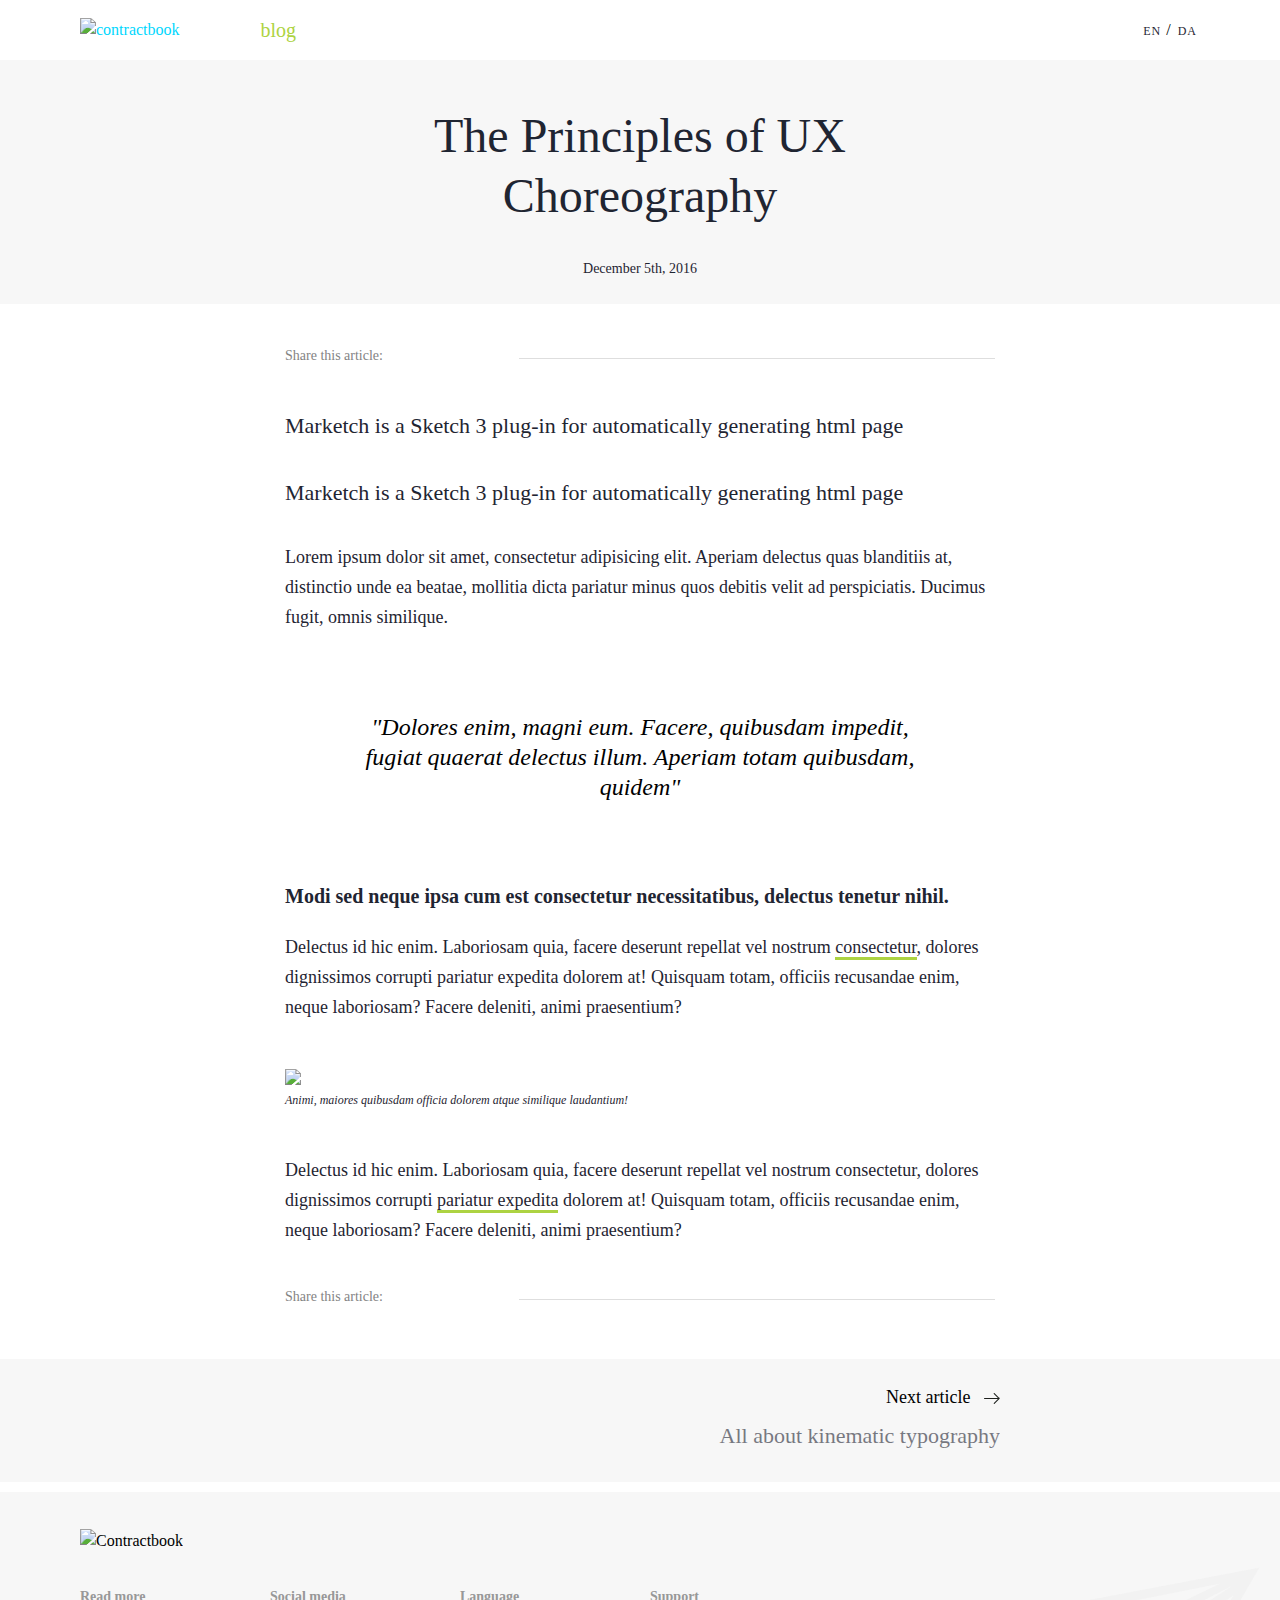
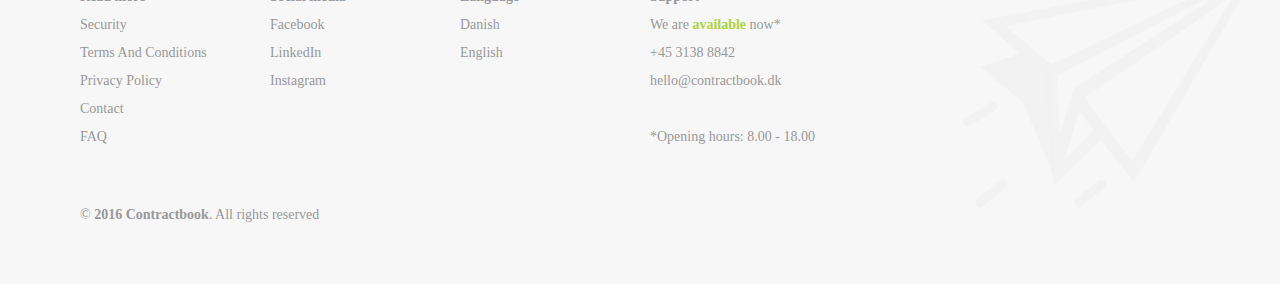
==== commit ba818e71: "Add reading progress bar" ====
--- a/post.html
+++ b/post.html
@@ -10,8 +10,8 @@
   <nav>
     <div class="main">
       <div class="logo">
-        <a href="index.html"><img src="https://contractbook.co/767e4ee0d7e0ee7ecf24d56de7b71d2b.png" alt="contractbook"></a>
-        <span>blog</span>
+        <a href="index.html"><img src="https://contractbook.co/767e4ee0d7e0ee7ecf24d56de7b71d2b.png" alt="contractbook">
+          <span>blog</span></a>
       </div>
       <ul>
         <li><a href="#">EN</a></li>
@@ -25,18 +25,21 @@
     <header class="title">
       <h2>The Principles of UX Choreography</h2>
       <date>December 5th, 2016</date>
+      <progress value="0" id="progressBar"></progress>
     </header>
 
     <section class="post-content">
       <div class="social-media">
         <p>Share this article: </p>
         <div class="social-media--icons">
-          <img src="https://cdn2.iconfinder.com/data/icons/micon-social-pack/512/facebook-128.png" alt="">
-          <img src="https://cdn2.iconfinder.com/data/icons/micon-social-pack/512/facebook-128.png" alt="">
-          <img src="https://cdn2.iconfinder.com/data/icons/micon-social-pack/512/facebook-128.png" alt="">
+          <a href=""><img src="https://cdn2.iconfinder.com/data/icons/micon-social-pack/512/facebook-128.png" alt=""></a>
+          <a href=""><img src="https://cdn2.iconfinder.com/data/icons/micon-social-pack/512/facebook-128.png" alt=""></a>
+          <a href=""><img src="https://cdn2.iconfinder.com/data/icons/micon-social-pack/512/facebook-128.png" alt=""></a>
         </div>
         <hr>
       </div>
+
+      <p class="subtitle">Marketch is a Sketch 3 plug-in for automatically generating html page</p>
 
       <p class="subtitle">Marketch is a Sketch 3 plug-in for automatically generating html page</p>
 
@@ -57,9 +60,9 @@
       <div class="social-media">
         <p>Share this article: </p>
         <div class="social-media--icons">
-          <img src="https://cdn2.iconfinder.com/data/icons/micon-social-pack/512/facebook-128.png" alt="">
-          <img src="https://cdn2.iconfinder.com/data/icons/micon-social-pack/512/facebook-128.png" alt="">
-          <img src="https://cdn2.iconfinder.com/data/icons/micon-social-pack/512/facebook-128.png" alt="">
+          <a href=""><img src="https://cdn2.iconfinder.com/data/icons/micon-social-pack/512/facebook-128.png" alt=""></a>
+          <a href=""><img src="https://cdn2.iconfinder.com/data/icons/micon-social-pack/512/facebook-128.png" alt=""></a>
+          <a href=""><img src="https://cdn2.iconfinder.com/data/icons/micon-social-pack/512/facebook-128.png" alt=""></a>
         </div>
         <hr>
       </div>
@@ -69,7 +72,7 @@
     <div class="next-article">
       <div class="next-article-inner">
         <a href="">Next article &nbsp; <span><img src="img/arrow-right.png" alt=""></span></a>
-        <h4>All about kinematic typography</h4>
+        <h4><a href="">All about kinematic typography</a></h4>
       </div>
     </div>
   </main>
@@ -135,7 +138,119 @@
       </p>
     </div>
   </footer>
-  <script src="//ajax.googleapis.com/ajax/libs/jquery/2.1.1/jquery.min.js"></script>
+  <script src="//ajax.googleapis.com/ajax/libs/jquery/1.11.0/jquery.min.js"></script>
+  <script>
+    $(document).ready(function () {
+
+      var getMax = function () {
+        return $(document).height() - $(window).height();
+      }
+
+      var getValue = function () {
+        return $(window).scrollTop();
+      }
+
+      if ('max' in document.createElement('progress')) {
+        // Browser supports progress element
+        var progressBar = $('progress');
+
+        // Set the Max attr for the first time
+        progressBar.attr({
+          max: getMax()
+        });
+
+        $(document).on('scroll', function () {
+          // On scroll only Value attr needs to be calculated
+          progressBar.attr({
+            value: getValue()
+          });
+        });
+
+        $(window).resize(function () {
+          // On resize, both Max/Value attr needs to be calculated
+          progressBar.attr({
+            max: getMax(),
+            value: getValue()
+          });
+        });
+      } else {
+        var progressBar = $('.progress-bar'),
+          max = getMax(),
+          value, width;
+
+        var getWidth = function () {
+          // Calculate width in percentage
+          value = getValue();
+          width = (value / max) * 100;
+          width = width + '%';
+          return width;
+        }
+
+        var setWidth = function () {
+          progressBar.css({
+            width: getWidth()
+          });
+        }
+
+        $(document).on('scroll', setWidth);
+        $(window).on('resize', function () {
+          // Need to reset the Max attr
+          max = getMax();
+          setWidth();
+        });
+      }
+    });
+
+    $(document).ready(function () {
+      $('#progressBar').addClass('flat');
+      $(document).on('scroll', function () {
+
+        maxAttr = $('#progressBar').attr('max');
+        valueAttr = $('#progressBar').attr('value');
+        percentage = (valueAttr / maxAttr) * 100;
+
+        if (percentage < 49) {
+          document.styleSheets[0].addRule('.semantic', 'color: red');
+          document.styleSheets[0].addRule('.semantic::-webkit-progress-value', 'background-color: red');
+          document.styleSheets[0].addRule('.semantic::-moz-progress-bar', 'background-color: red');
+        } else if (percentage < 98) {
+          document.styleSheets[0].addRule('.semantic', 'color: orange');
+          document.styleSheets[0].addRule('.semantic::-webkit-progress-value', 'background-color: orange');
+          document.styleSheets[0].addRule('.semantic::-moz-progress-bar', 'background-color: orange');
+        } else {
+          document.styleSheets[0].addRule('.semantic', 'color: green');
+          document.styleSheets[0].addRule('.semantic::-webkit-progress-value', 'background-color: green');
+          document.styleSheets[0].addRule('.semantic::-moz-progress-bar', 'background-color: green');
+        }
+      });
+
+    });
+  </script>
+
+  <script>
+    function fixDiv() {
+//      alert($("#progressBar").offset().top);
+      var $progress = $("#progressBar");
+      if ($(window).scrollTop() + 70 > $progress.data("top")) {
+        $progress.css({
+          'position': 'fixed',
+          'top': '60px'
+        });
+      } else {
+        $progress.css({
+          'position': 'absolute',
+          'top': 'auto',
+          'bottom': '0',
+          'left': '0'
+        });
+      }
+    }
+
+    $("#progressBar").data("top", $("#progressBar").offset().top); // set original position on load
+    $(window).scroll(fixDiv);
+  </script>
+
+  <!--  <script src="//ajax.googleapis.com/ajax/libs/jquery/2.1.1/jquery.min.js"></script>-->
 </body>
 
 </html>--- a/css/main.css
+++ b/css/main.css
@@ -4208,6 +4208,8 @@
   line-height: 36px;
   font-family: Libre Baskerville;
   opacity: .6; }
+  h4 a {
+    font-size: inherit !important; }
 
 hr {
   border: 0;
@@ -4481,6 +4483,8 @@
   .hero-post-content p {
     margin-bottom: 30px;
     max-width: 550px; }
+    .hero-post-content p a {
+      color: inherit; }
 
 .cover-right-top {
   position: absolute;
@@ -4559,6 +4563,9 @@
   .blog-post .content {
     padding-left: 15px;
     padding-right: 15px; }
+    .blog-post .img a,
+    .blog-post .content a {
+      color: inherit; }
   .blog-post .img {
     width: 33.33333333%;
     float: left; }
@@ -4585,6 +4592,8 @@
       font-weight: 300;
       line-height: 30px;
       text-decoration: underline; }
+      .blog-post .content .read-more:hover {
+        color: #add342; }
   .blog-post .break {
     display: block;
     width: 100%;
@@ -4692,6 +4701,7 @@
       width: 100%; }
 
 .title {
+  position: relative;
   background: #F7F7F7;
   display: block;
   margin: 0;
@@ -4728,4 +4738,33 @@
       font-weight: 300;
       line-height: 36px; }
 
+progress {
+  /* Positioning */
+  position: absolute;
+  left: 0;
+  bottom: 0;
+  /* Dimensions */
+  width: 100%;
+  height: .25em;
+  /* Reset the apperance */
+  -webkit-appearance: none;
+  -moz-appearance: none;
+  appearance: none;
+  /* Get rid of the default border in Firefox/Opera. */
+  border: none;
+  /* For Firefox/IE10+ */
+  background-color: transparent;
+  /* For IE10+, color of the progress bar */
+  color: #add342;
+  z-index: 999; }
+
+progress::-webkit-progress-bar {
+  background-color: transparent; }
+
+.flat::-webkit-progress-value {
+  background-color: #add342; }
+
+.flat::-moz-progress-bar {
+  background-color: #add342; }
+
 /*# sourceMappingURL=main.css.map */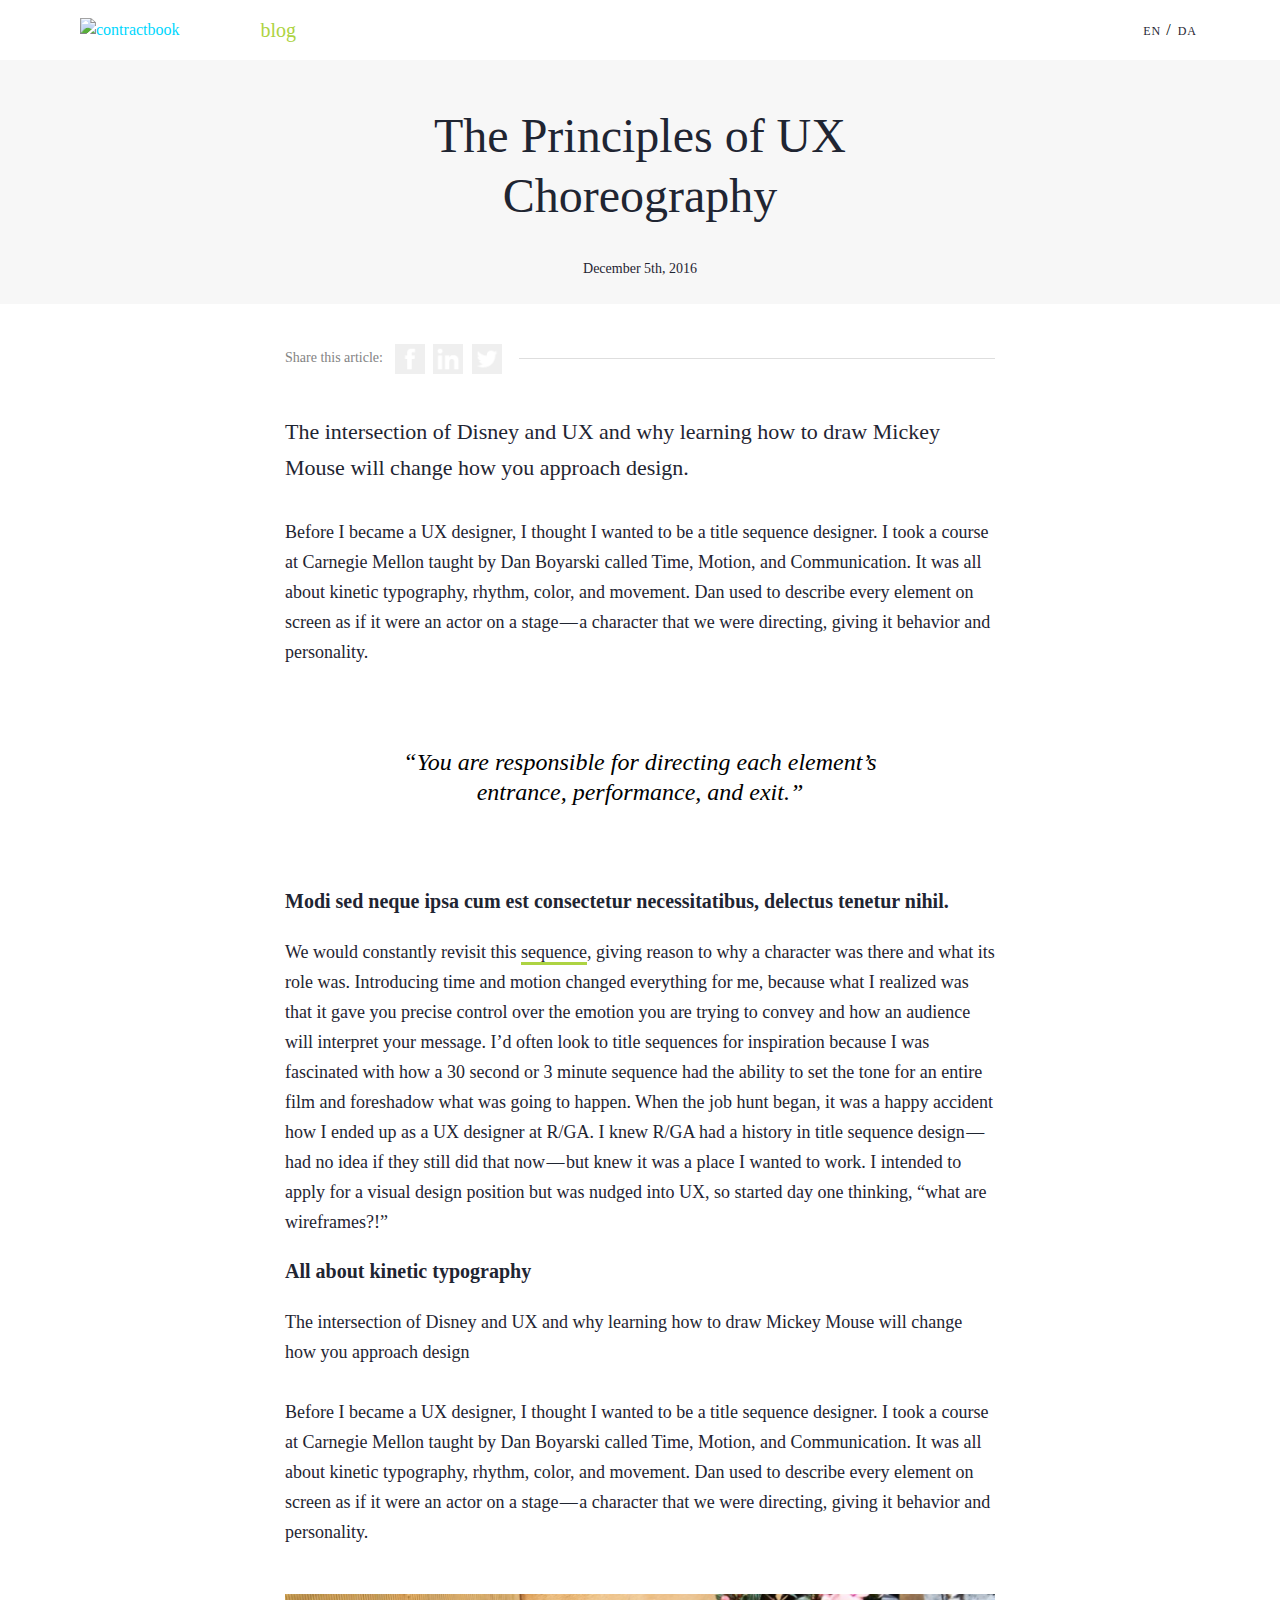
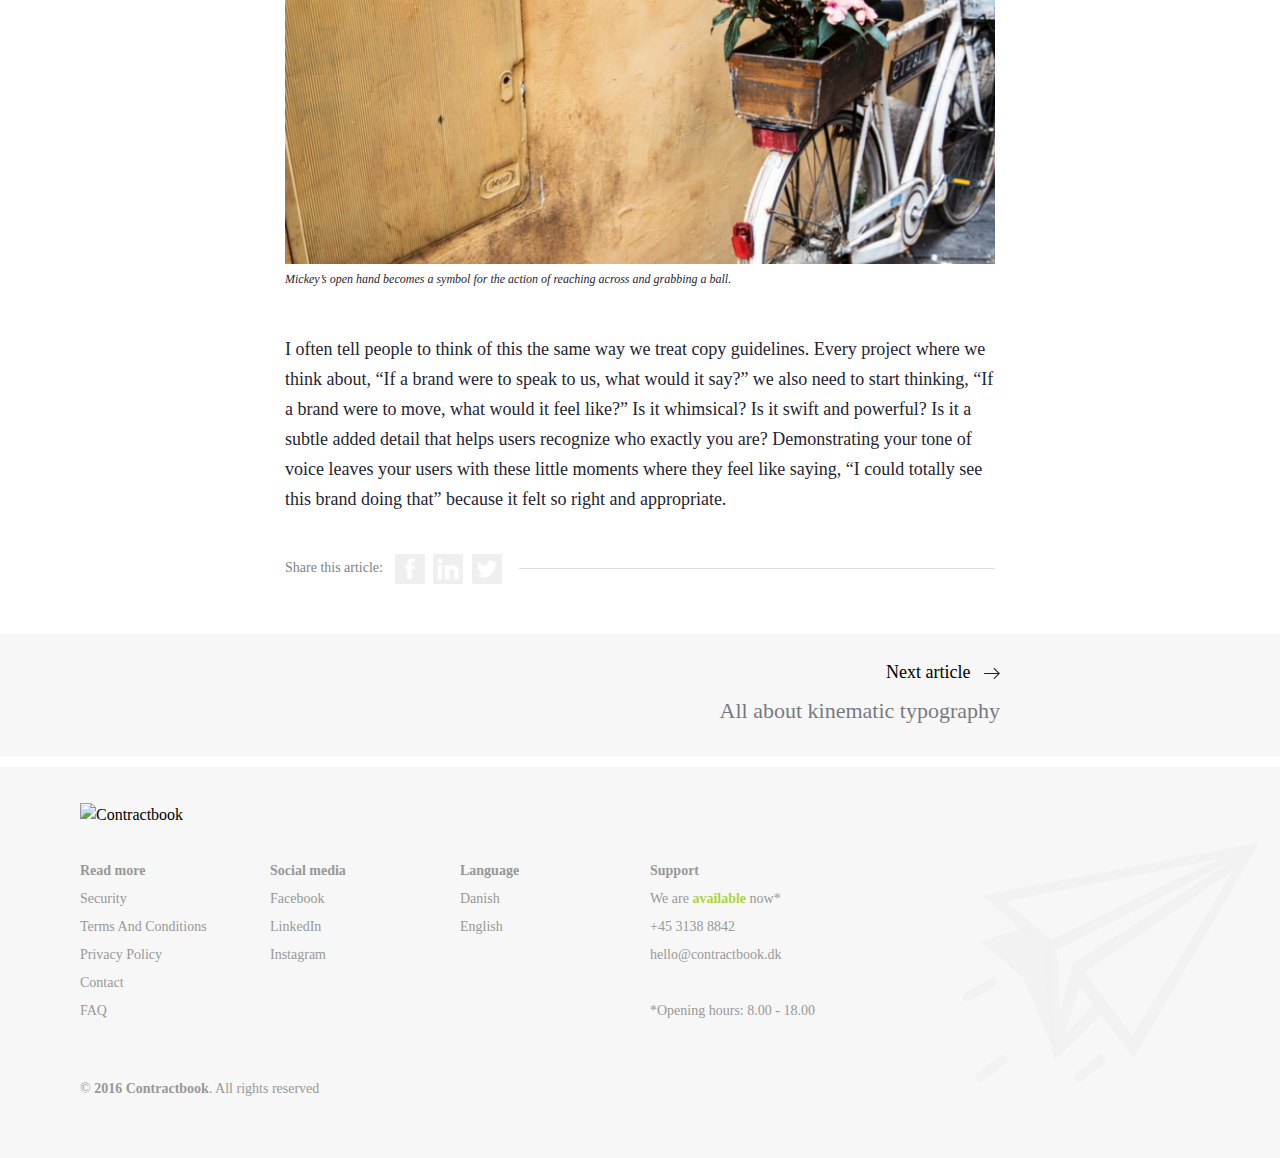
==== commit 05566d9d: "Update all the texts and imgs exactly as is in mockups" ====
--- a/post.html
+++ b/post.html
@@ -3,6 +3,7 @@
 
 <head>
   <title>Header</title>
+  <meta name="viewport" content="width=device-width, initial-scale=1">
   <link rel="stylesheet" href="css/main.css">
 </head>
 
@@ -32,37 +33,39 @@
       <div class="social-media">
         <p>Share this article: </p>
         <div class="social-media--icons">
-          <a href=""><img src="https://cdn2.iconfinder.com/data/icons/micon-social-pack/512/facebook-128.png" alt=""></a>
-          <a href=""><img src="https://cdn2.iconfinder.com/data/icons/micon-social-pack/512/facebook-128.png" alt=""></a>
-          <a href=""><img src="https://cdn2.iconfinder.com/data/icons/micon-social-pack/512/facebook-128.png" alt=""></a>
+          <a href=""><img src="img/fb.png" alt=""></a>
+          <a href=""><img src="img/linkedin.png" alt=""></a>
+          <a href=""><img src="img/twitter.png" alt=""></a>
         </div>
         <hr>
       </div>
 
-      <p class="subtitle">Marketch is a Sketch 3 plug-in for automatically generating html page</p>
-
-      <p class="subtitle">Marketch is a Sketch 3 plug-in for automatically generating html page</p>
-
-      <p>Lorem ipsum dolor sit amet, consectetur adipisicing elit. Aperiam delectus quas blanditiis at, distinctio unde ea beatae, mollitia dicta pariatur minus quos debitis velit ad perspiciatis. Ducimus fugit, omnis similique.</p>
-
-      <p><i>"Dolores enim, magni eum. Facere, quibusdam impedit, fugiat quaerat delectus illum. Aperiam totam quibusdam, quidem"</i></p>
+      <p class="subtitle">The intersection of Disney and UX and why learning how to draw Mickey Mouse will change how you approach design.</p>
+
+      <p>Before I became a UX designer, I thought I wanted to be a title sequence designer. I took a course at Carnegie Mellon taught by Dan Boyarski called Time, Motion, and Communication. It was all about kinetic typography, rhythm, color, and movement. Dan used to describe every element on screen as if it were an actor on a stage — a character that we were directing, giving it behavior and personality.</p>
+
+      <p><i>“You are responsible for directing each element’s entrance, performance, and exit.”</i></p>
 
       <p><b>Modi sed neque ipsa cum est consectetur necessitatibus, delectus tenetur nihil.</b></p>
 
-      <p>Delectus id hic enim. Laboriosam quia, facere deserunt repellat vel nostrum <a href="">consectetur</a>, dolores dignissimos corrupti pariatur expedita dolorem at! Quisquam totam, officiis recusandae enim, neque laboriosam? Facere deleniti, animi praesentium?</p>
-
-      <img class="img" src="http://gimepix.com/img/1542-845-landscape-001" />
-      <p class="caption">Animi, maiores quibusdam officia dolorem atque similique laudantium!</p>
-
-
-      <p>Delectus id hic enim. Laboriosam quia, facere deserunt repellat vel nostrum consectetur, dolores dignissimos corrupti <a href="">pariatur expedita</a> dolorem at! Quisquam totam, officiis recusandae enim, neque laboriosam? Facere deleniti, animi praesentium?</p>
+      <p>We would constantly revisit this <a href="">sequence</a>, giving reason to why a character was there and what its role was. Introducing time and motion changed everything for me, because what I realized was that it gave you precise control over the emotion you are trying to convey and how an audience will interpret your message. I’d often look to title sequences for inspiration because I was fascinated with how a 30 second or 3 minute sequence had the ability to set the tone for an entire film and foreshadow what was going to happen. When the job hunt began, it was a happy accident how I ended up as a UX designer at R/GA. I knew R/GA had a history in title sequence design — had no idea if they still did that now — but knew it was a place I wanted to work. I intended to apply for a visual design position but was nudged into UX, so started day one thinking, “what are wireframes?!”</p>
+
+      <p><b>All about kinetic typography</b></p>
+
+      <p>The intersection of Disney and UX and why learning how to draw Mickey Mouse will change how you approach design
+        <br><br> Before I became a UX designer, I thought I wanted to be a title sequence designer. I took a course at Carnegie Mellon taught by Dan Boyarski called Time, Motion, and Communication. It was all about kinetic typography, rhythm, color, and movement. Dan used to describe every element on screen as if it were an actor on a stage — a character that we were directing, giving it behavior and personality.</p>
+      <img class="img" src="img/bike.png" />
+      <p class="caption">Mickey’s open hand becomes a symbol for the action of reaching across and grabbing a ball.</p>
+
+
+      <p>I often tell people to think of this the same way we treat copy guidelines. Every project where we think about, “If a brand were to speak to us, what would it say?” we also need to start thinking, “If a brand were to move, what would it feel like?” Is it whimsical? Is it swift and powerful? Is it a subtle added detail that helps users recognize who exactly you are? Demonstrating your tone of voice leaves your users with these little moments where they feel like saying, “I could totally see this brand doing that” because it felt so right and appropriate.</p>
 
       <div class="social-media">
         <p>Share this article: </p>
         <div class="social-media--icons">
-          <a href=""><img src="https://cdn2.iconfinder.com/data/icons/micon-social-pack/512/facebook-128.png" alt=""></a>
-          <a href=""><img src="https://cdn2.iconfinder.com/data/icons/micon-social-pack/512/facebook-128.png" alt=""></a>
-          <a href=""><img src="https://cdn2.iconfinder.com/data/icons/micon-social-pack/512/facebook-128.png" alt=""></a>
+          <a href=""><img src="img/fb.png" alt=""></a>
+          <a href=""><img src="img/linkedin.png" alt=""></a>
+          <a href=""><img src="img/twitter.png" alt=""></a>
         </div>
         <hr>
       </div>
@@ -153,19 +156,16 @@
       if ('max' in document.createElement('progress')) {
         // Browser supports progress element
         var progressBar = $('progress');
-
         // Set the Max attr for the first time
         progressBar.attr({
           max: getMax()
         });
-
         $(document).on('scroll', function () {
           // On scroll only Value attr needs to be calculated
           progressBar.attr({
             value: getValue()
           });
         });
-
         $(window).resize(function () {
           // On resize, both Max/Value attr needs to be calculated
           progressBar.attr({
@@ -204,24 +204,9 @@
     $(document).ready(function () {
       $('#progressBar').addClass('flat');
       $(document).on('scroll', function () {
-
         maxAttr = $('#progressBar').attr('max');
         valueAttr = $('#progressBar').attr('value');
         percentage = (valueAttr / maxAttr) * 100;
-
-        if (percentage < 49) {
-          document.styleSheets[0].addRule('.semantic', 'color: red');
-          document.styleSheets[0].addRule('.semantic::-webkit-progress-value', 'background-color: red');
-          document.styleSheets[0].addRule('.semantic::-moz-progress-bar', 'background-color: red');
-        } else if (percentage < 98) {
-          document.styleSheets[0].addRule('.semantic', 'color: orange');
-          document.styleSheets[0].addRule('.semantic::-webkit-progress-value', 'background-color: orange');
-          document.styleSheets[0].addRule('.semantic::-moz-progress-bar', 'background-color: orange');
-        } else {
-          document.styleSheets[0].addRule('.semantic', 'color: green');
-          document.styleSheets[0].addRule('.semantic::-webkit-progress-value', 'background-color: green');
-          document.styleSheets[0].addRule('.semantic::-moz-progress-bar', 'background-color: green');
-        }
       });
 
     });
@@ -229,9 +214,8 @@
 
   <script>
     function fixDiv() {
-//      alert($("#progressBar").offset().top);
       var $progress = $("#progressBar");
-      if ($(window).scrollTop() + 70 > $progress.data("top")) {
+      if ($(window).scrollTop() + 60 > $progress.data("top")) {
         $progress.css({
           'position': 'fixed',
           'top': '60px'
--- a/css/main.css
+++ b/css/main.css
@@ -4360,6 +4360,8 @@
   line-height: 28px; }
 
 .older-posts {
+  max-width: 1160px;
+  margin: 0 auto;
   padding: 50px 20px 50px 20px; }
   .older-posts a {
     color: inherit;
@@ -4501,7 +4503,7 @@
   background: #F7F7F7;
   top: 165px;
   right: 0;
-  height: 485px;
+  height: 524px;
   z-index: 2; }
 
 @media (max-width: 760px) {
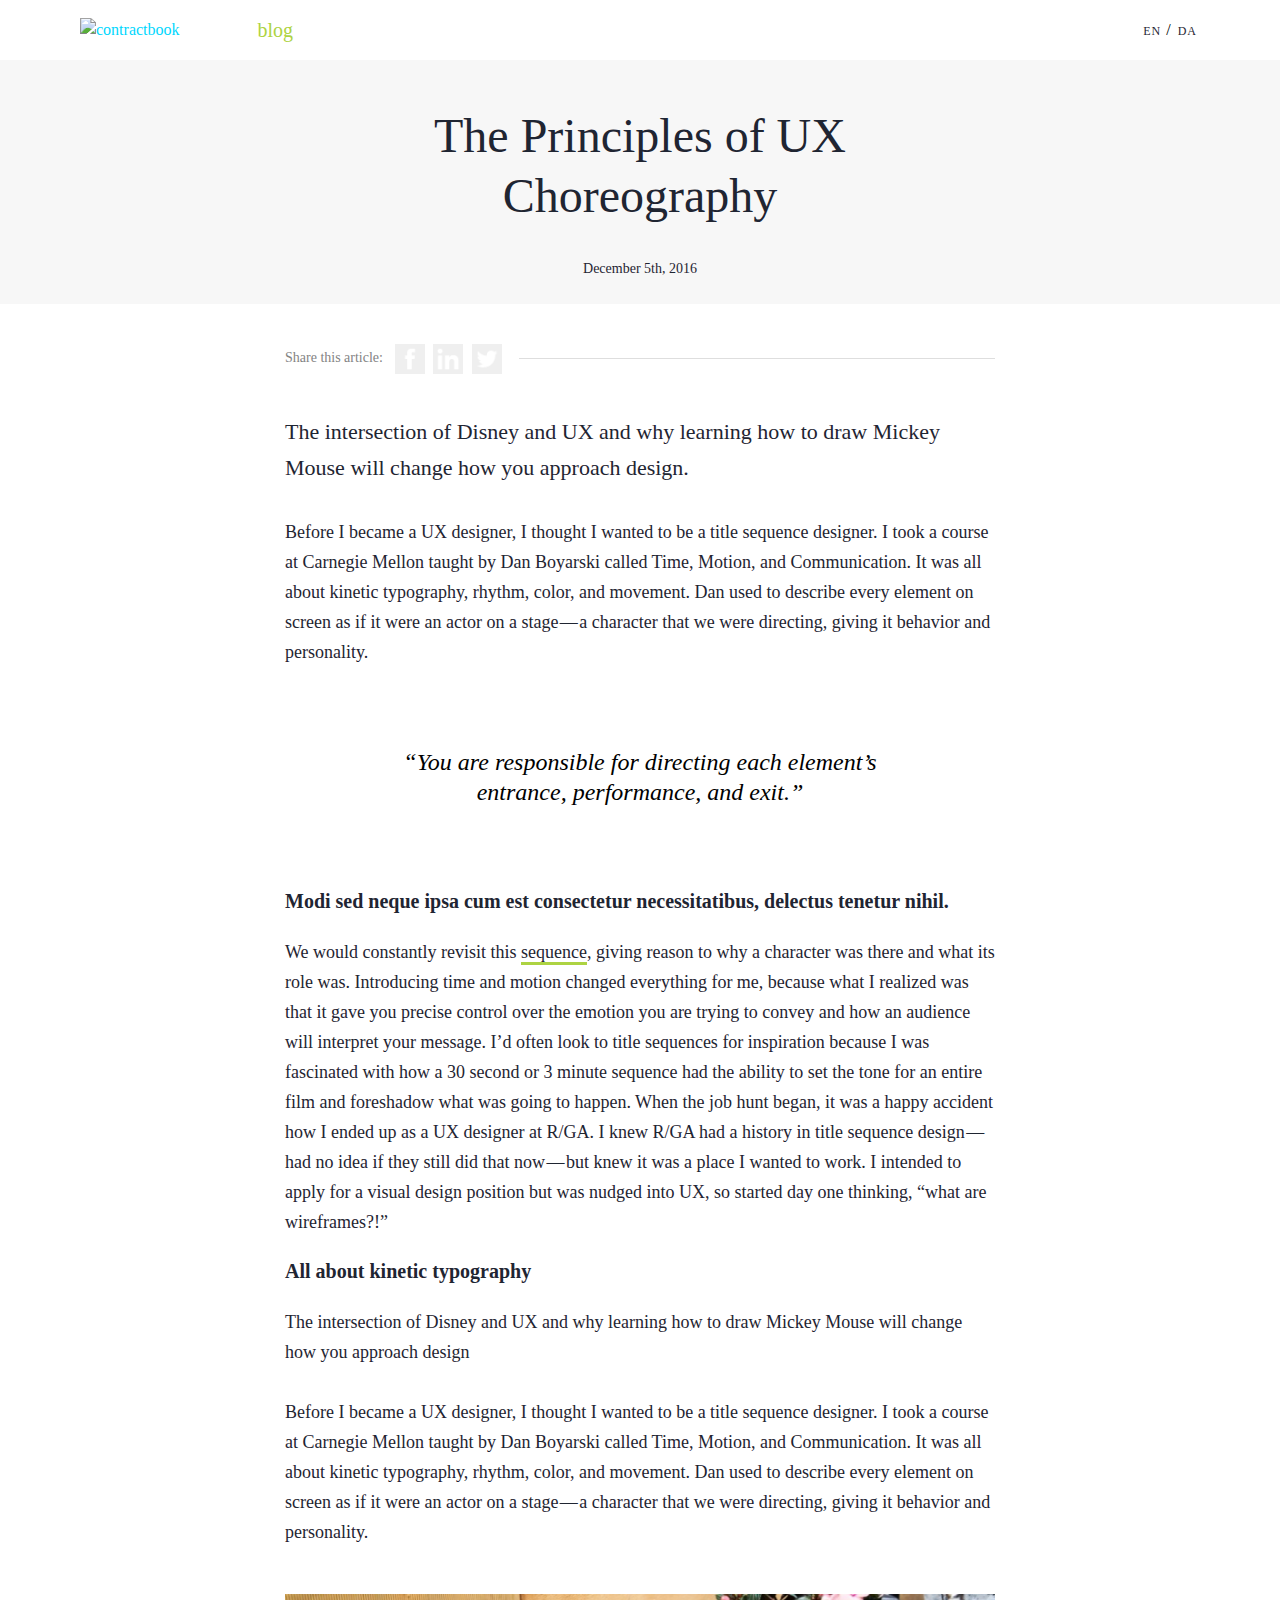
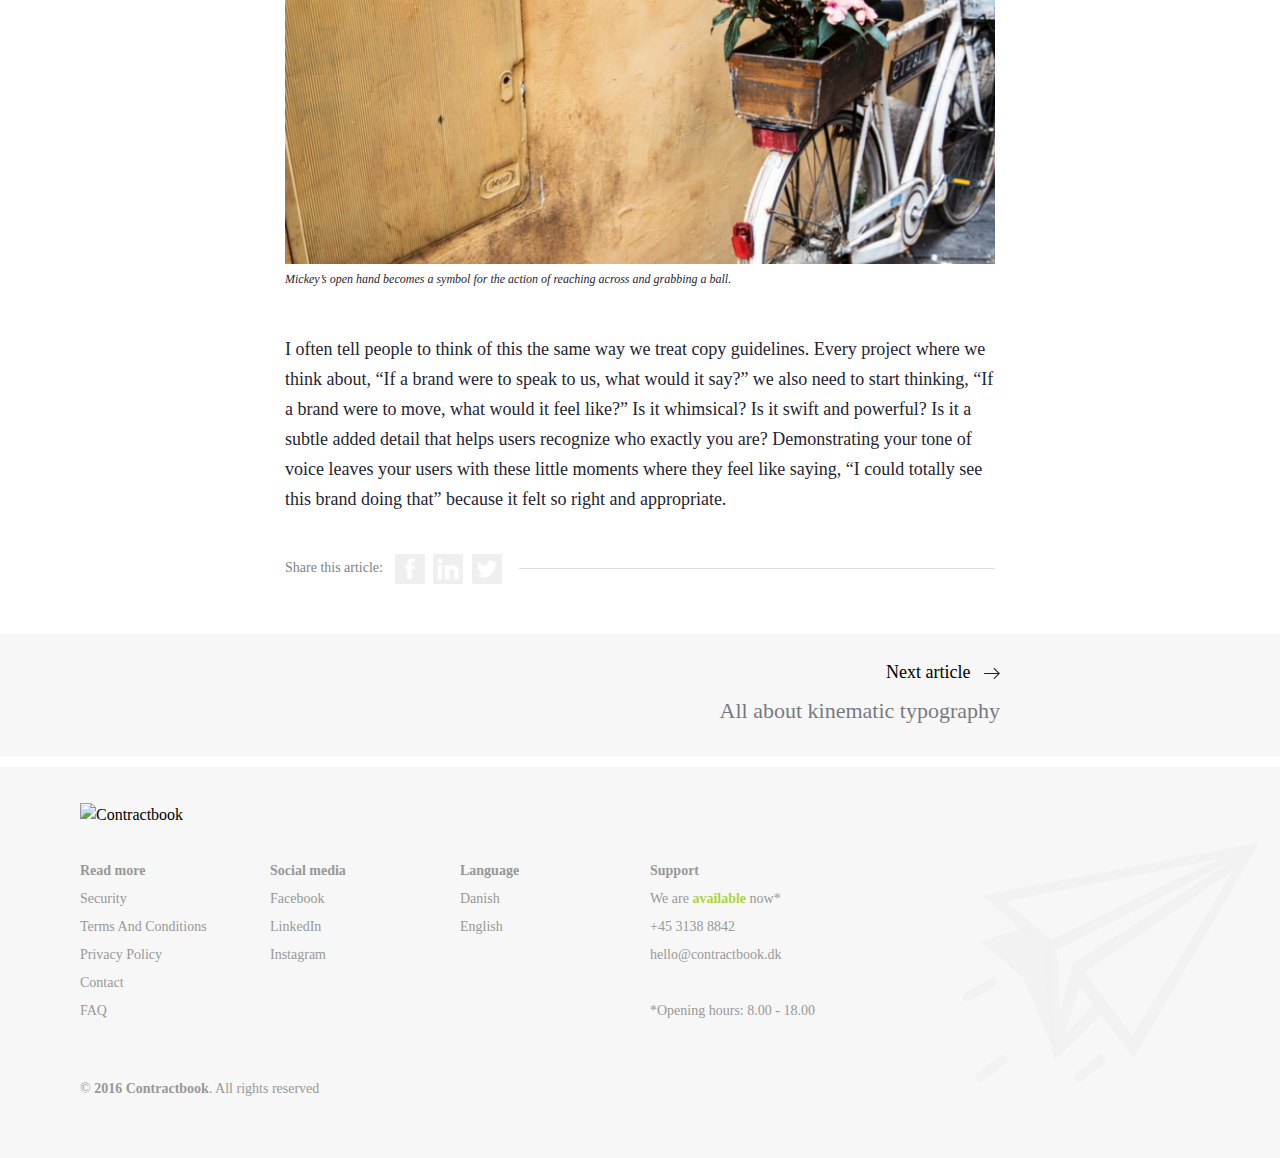
==== commit 7c1b538d: "Change progress bar reference from document to main tag" ====
--- a/post.html
+++ b/post.html
@@ -29,7 +29,7 @@
       <progress value="0" id="progressBar"></progress>
     </header>
 
-    <section class="post-content">
+    <section id="post-content" class="post-content">
       <div class="social-media">
         <p>Share this article: </p>
         <div class="social-media--icons">
@@ -144,9 +144,9 @@
   <script src="//ajax.googleapis.com/ajax/libs/jquery/1.11.0/jquery.min.js"></script>
   <script>
     $(document).ready(function () {
-
+      var content = $('main');
       var getMax = function () {
-        return $(document).height() - $(window).height();
+        return $(content).height() - $(window).height();
       }
 
       var getValue = function () {
--- a/css/main.css
+++ b/css/main.css
@@ -4013,11 +4013,6 @@
   outline: none;
   padding: 9px 20px 10px;
   width: 200px; }
-  button:active,
-  .button:active {
-    border-top-width: 3px;
-    border-bottom-width: 0px;
-    box-shadow: inset 0px 0px 2px 0px rgba(0, 0, 0, 0.75); }
   button.ghost,
   .button.ghost {
     background: #FFF;
@@ -4283,7 +4278,7 @@
       font-size: 20px;
       position: absolute;
       top: 15px;
-      right: -5px;
+      right: -2px;
       color: #add342 !important; }
   nav ul {
     width: 50px;
@@ -4362,15 +4357,17 @@
 .older-posts {
   max-width: 1160px;
   margin: 0 auto;
-  padding: 50px 20px 50px 20px; }
+  padding: 40px 20px 50px 20px; }
   .older-posts a {
     color: inherit;
     font-family: Open Sans;
     font-size: 22px;
     font-weight: 300;
     line-height: 36px; }
+    .older-posts a:hover {
+      color: #add342; }
   .older-posts img {
-    margin-top: -2px; }
+    margin-top: -3px; }
 
 .footer-inner {
   max-width: 1160px;
@@ -4431,8 +4428,10 @@
   .hero-post-inner .hero-post-img {
     background-color: white;
     position: relative;
-    overflow: hidden;
-    /* Set img wrapper to 200% so img get centered*/ }
+    background-size: cover;
+    background-position: center;
+    background-repeat: no-repeat;
+    overflow: hidden; }
     .hero-post-inner .hero-post-img:after {
       content: "";
       width: 50px;
@@ -4454,22 +4453,19 @@
       top: 140px;
       background: #F7F7F7;
       z-index: 2; }
-    .hero-post-inner .hero-post-img .featured-img {
+    .hero-post-inner .hero-post-img img {
+      max-width: none;
+      max-height: none;
+      min-height: 100%;
+      min-width: 100%;
+      width: auto;
+      height: auto;
+      margin: 0;
+      padding: 0;
       position: absolute;
-      top: -50%;
-      left: -50%;
-      width: 200%;
-      height: 200%;
-      /* Set img size to 50% so it's 100% of hero-post-img container*/ }
-      .hero-post-inner .hero-post-img .featured-img img {
-        position: absolute;
-        top: 0;
-        left: 0;
-        right: 0;
-        bottom: 0;
-        margin: auto;
-        min-width: 50%;
-        min-height: 50%; }
+      top: 50%;
+      left: 50%;
+      transform: translate(-50%, -50%); }
 
 .hero-post-content {
   text-align: left;
@@ -4503,46 +4499,41 @@
   background: #F7F7F7;
   top: 165px;
   right: 0;
-  height: 524px;
+  height: 100%;
   z-index: 2; }
 
+@media (max-width: 1000px) {
+  .hero-post-inner .hero-post-content {
+    padding: 50px 20px; } }
+
 @media (max-width: 760px) {
-  .hero-post {
-    width: 100%;
+  .hero-post-inner {
     display: block; }
-  .hero-post-inner {
-    display: block;
-    overflow: visible; }
     .hero-post-inner .hero-post-img,
     .hero-post-inner .hero-post-content {
       width: 100%;
-      display: inline-block;
-      margin: 0;
-      padding: 0; }
-    .hero-post-inner .hero-post-img:after {
-      display: none; }
-    .hero-post-inner .hero-post-img:before {
-      display: none; }
+      display: block; }
+    .hero-post-inner .hero-post-img {
+      max-height: 250px; }
+      .hero-post-inner .hero-post-img img {
+        position: relative; }
+      .hero-post-inner .hero-post-img:after {
+        display: none; }
+      .hero-post-inner .hero-post-img:before {
+        display: none; }
     .hero-post-inner .hero-post-content {
       padding: 20px; }
       .hero-post-inner .hero-post-content button {
         margin-bottom: 10px; }
-    .hero-post-inner .hero-post-img {
-      z-index: 0;
-      position: relative; }
-      .hero-post-inner .hero-post-img .featured-img {
-        position: relative;
-        top: 0;
-        left: 0;
-        width: 100%;
-        height: 100%;
-        max-height: 300px; }
-        .hero-post-inner .hero-post-img .featured-img img {
-          position: relative;
-          min-width: 100%; }
   .cover-right-bottom,
   .cover-right-top {
     display: none; } }
+
+* {
+  -webkit-transition: all 0.2s ease;
+  -moz-transition: all 0.2s ease;
+  -ms-transition: all 0.2s ease;
+  -o-transition: all 0.2s ease; }
 
 main {
   height: 100%; }
@@ -4561,21 +4552,39 @@
     display: block;
     height: 0;
     clear: both; }
-  .blog-post .img,
+  .blog-post .picture,
   .blog-post .content {
     padding-left: 15px;
     padding-right: 15px; }
-    .blog-post .img a,
+    .blog-post .picture a,
     .blog-post .content a {
       color: inherit; }
-  .blog-post .img {
+    .blog-post .picture h2 a:hover,
+    .blog-post .content h2 a:hover {
+      color: #add342; }
+  .blog-post .picture {
     width: 33.33333333%;
     float: left; }
-    .blog-post .img img {
-      display: block; }
+    .blog-post .picture .picture-container {
+      min-height: 300px;
+      overflow: hidden;
+      margin-bottom: 20px;
+      position: relative; }
+    .blog-post .picture img {
+      position: absolute;
+      min-height: 100%;
+      min-width: 100%;
+      max-width: none;
+      top: 50%;
+      left: 50%;
+      transform: translate(-50%, -50%);
+      max-height: 300px; }
+      .blog-post .picture img:hover {
+        opacity: .7; }
   .blog-post .content {
     width: 66.66666666%;
-    float: left; }
+    float: left;
+    padding-left: 25px; }
     .blog-post .content p {
       margin-bottom: 10px; }
     .blog-post .content h2 {
@@ -4611,7 +4620,7 @@
       margin-right: auto;
       width: 100%; }
 
-@media (max-width: 620px) {
+@media (max-width: 760px) {
   .blog-post {
     max-width: 1160px;
     margin-right: auto;
@@ -4628,15 +4637,27 @@
       display: block;
       height: 0;
       clear: both; }
-    .blog-post .img,
+    .blog-post .picture,
     .blog-post .content {
       padding-left: 15px;
       padding-right: 15px; }
-    .blog-post .img {
-      width: 100%; }
-      .blog-post .img img {
-        display: block;
-        margin-bottom: 20px; }
+    .blog-post .picture {
+      width: 100%;
+      height: 200px;
+      overflow: hidden;
+      margin-bottom: 20px; }
+      .blog-post .picture .picture-container {
+        min-height: 200px;
+        position: relative; }
+        .blog-post .picture .picture-container img {
+          position: absolute;
+          width: 100%;
+          height: auto;
+          width: 100%;
+          max-height: none;
+          top: 50%;
+          left: 50%;
+          transform: translate(-50%, -50%); }
     .blog-post .content {
       width: 100%; }
       .blog-post .content date {
@@ -4739,6 +4760,8 @@
       font-size: 18px;
       font-weight: 300;
       line-height: 36px; }
+      .next-article .next-article-inner a:hover {
+        color: #add342; }
 
 progress {
   /* Positioning */
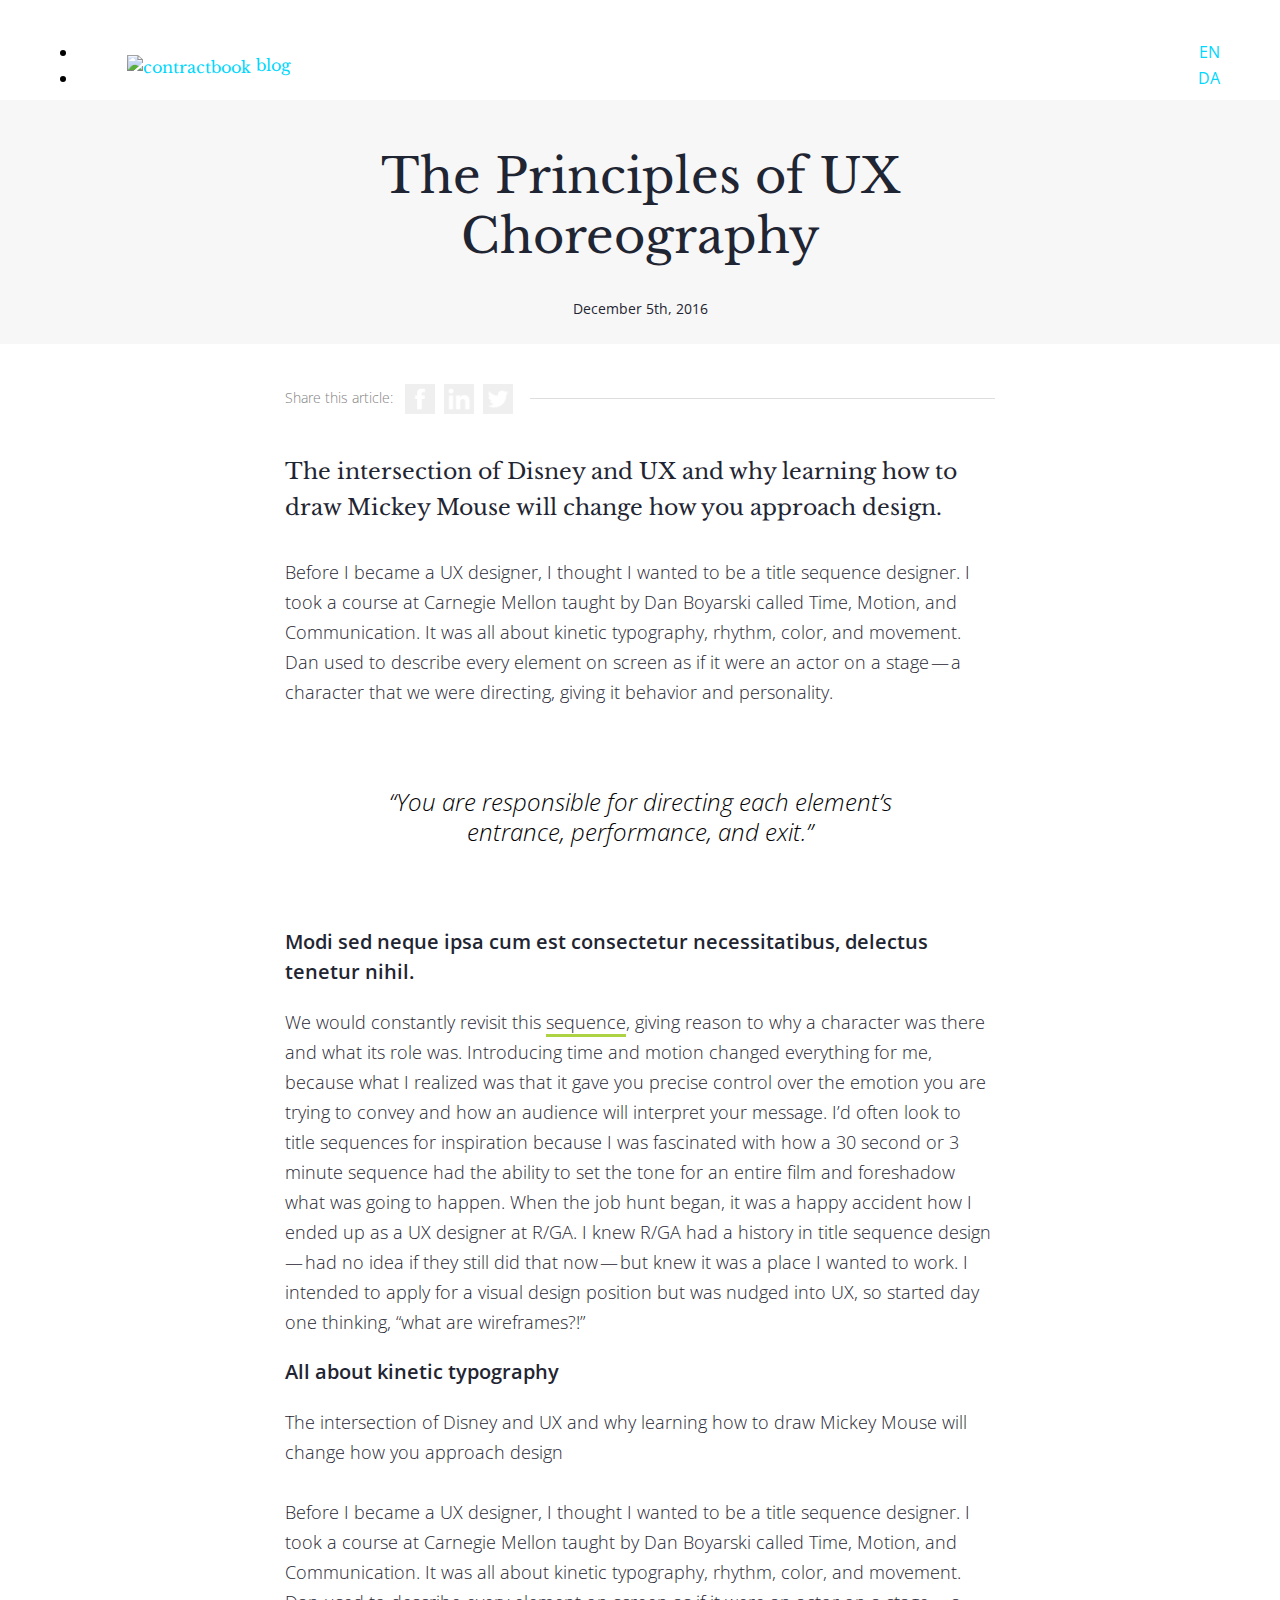
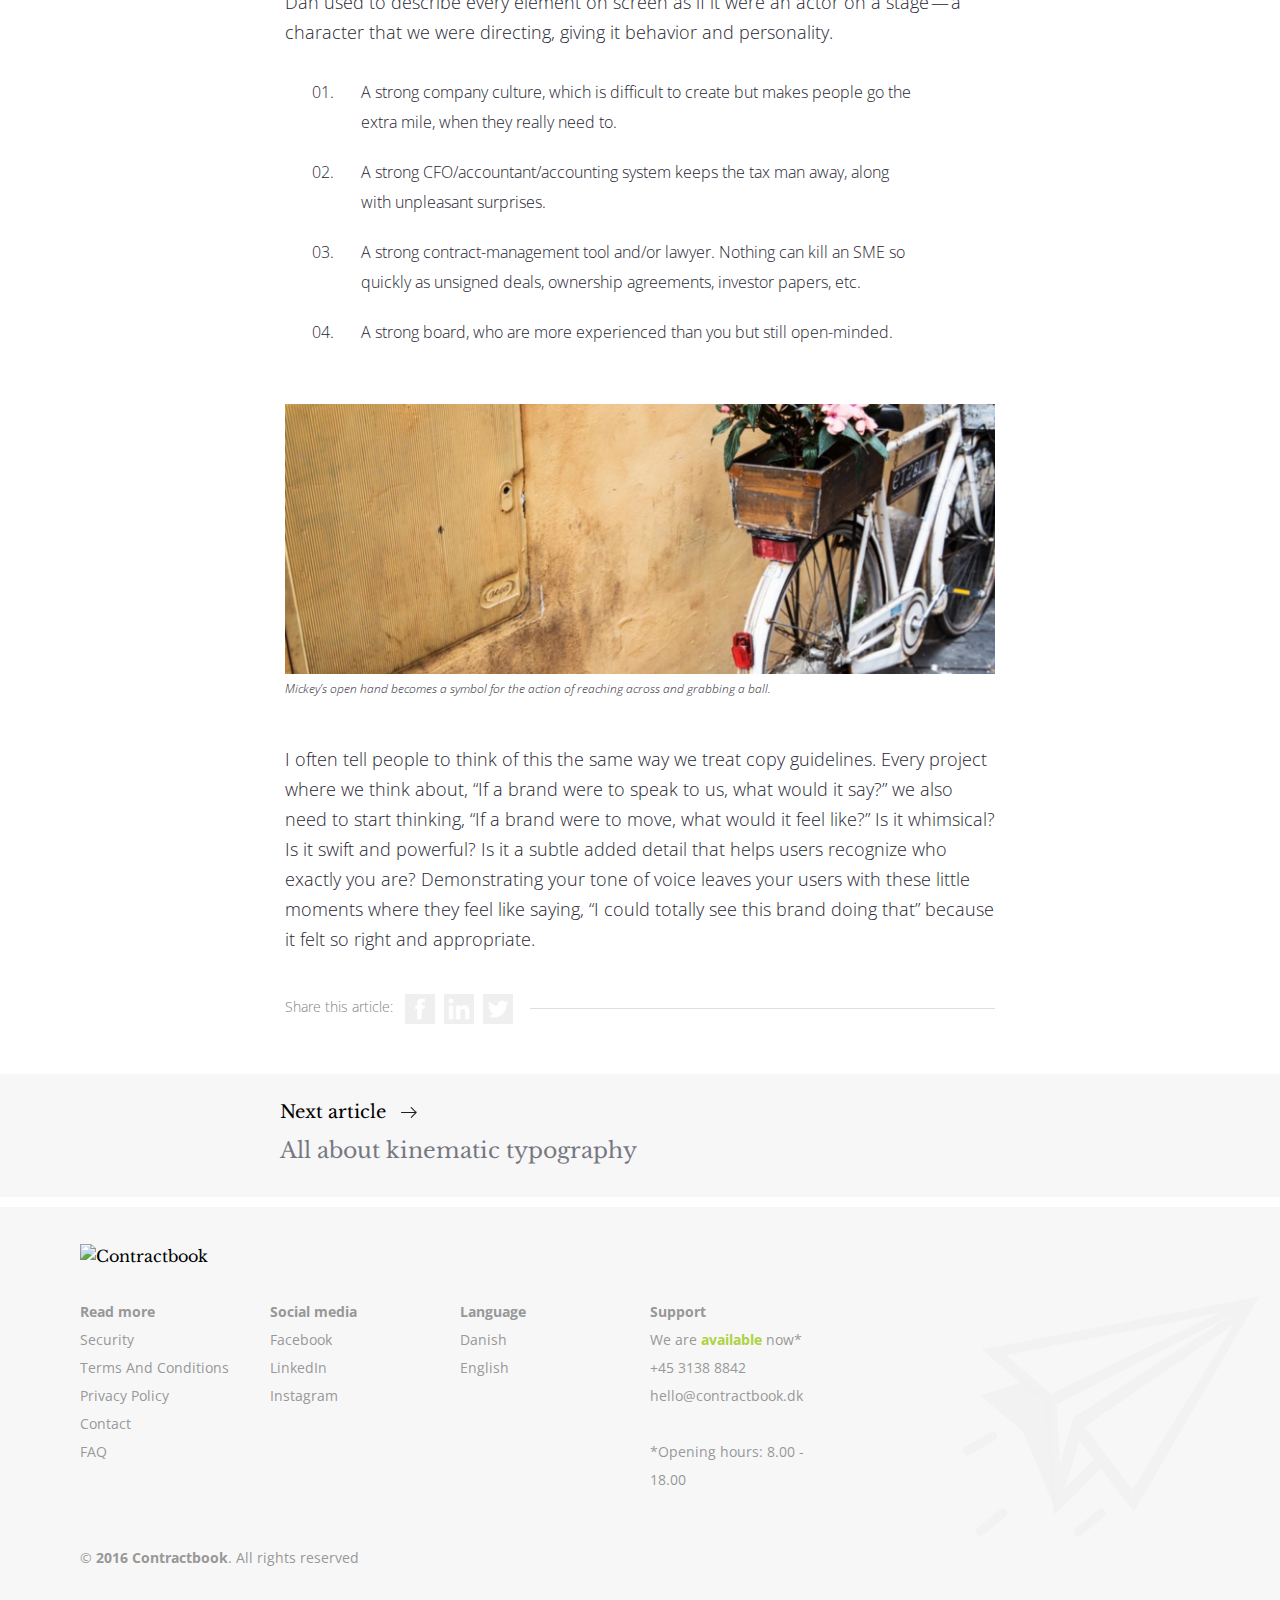
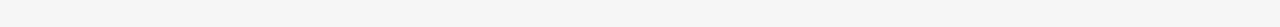
==== commit e3b32f68: "Update styles" ====
--- a/post.html
+++ b/post.html
@@ -54,6 +54,12 @@
 
       <p>The intersection of Disney and UX and why learning how to draw Mickey Mouse will change how you approach design
         <br><br> Before I became a UX designer, I thought I wanted to be a title sequence designer. I took a course at Carnegie Mellon taught by Dan Boyarski called Time, Motion, and Communication. It was all about kinetic typography, rhythm, color, and movement. Dan used to describe every element on screen as if it were an actor on a stage — a character that we were directing, giving it behavior and personality.</p>
+        <ul>
+          <li>A strong company culture, which is difficult to create but makes people go the extra mile, when they really need to.</li>
+          <li>A strong CFO/accountant/accounting system keeps the tax man away, along with unpleasant surprises.</li>
+          <li>A strong contract-management tool and/or lawyer. Nothing can kill an SME so quickly as unsigned deals, ownership agreements, investor papers, etc.</li>
+          <li>A strong board, who are more experienced than you but still open-minded.</li>
+        </ul>
       <img class="img" src="img/bike.png" />
       <p class="caption">Mickey’s open hand becomes a symbol for the action of reaching across and grabbing a ball.</p>
 
--- a/css/main.css
+++ b/css/main.css
@@ -1,3 +1,4 @@
+@import 'https://fonts.googleapis.com/css?family=Libre+Baskerville|Open+Sans:300,400,600,700';
 meta.foundation-version {
   font-family: "/5.5.3/"; }
 
@@ -4163,7 +4164,6 @@
 
 body {
   font-smoothing: antialiased;
-  -webkit-font-smoothing: antialiased;
   font-family: "Libre Baskerville", Georgia, Cambria, "Times New Roman", Times, serif;
   color: #000; }
 
@@ -4171,7 +4171,15 @@
 h2,
 h3,
 h4 {
-  font-family: Libre Baskerville; }
+  font-family: 'Libre Baskerville', serif; }
+
+p,
+date,
+i,
+ul,
+.caption,
+.wp-caption-text {
+  font-family: Open Sans, sans-serif; }
 
 h1 a,
 h2 a {
@@ -4197,11 +4205,17 @@
   line-height: 32px;
   margin: 0 0 35px; }
 
+h3 {
+  font-size: 25px;
+  font-weight: 400;
+  line-height: 27px;
+  margin: 0 0 30px; }
+
 h4 {
   font-size: 22px;
   font-weight: 400;
   line-height: 36px;
-  font-family: Libre Baskerville;
+  font-family: 'Libre Baskerville', serif;
   opacity: .6; }
   h4 a {
     font-size: inherit !important; }
@@ -4213,7 +4227,7 @@
 .subtitle {
   margin-top: 0;
   padding-top: 0;
-  font-family: Libre Baskerville;
+  font-family: 'Libre Baskerville', serif;
   font-size: 22px;
   font-weight: 400;
   line-height: 36px;
@@ -4221,17 +4235,13 @@
 
 p {
   color: #1f2532;
-  font-family: Open Sans;
   font-size: 18px;
   font-weight: 300;
   line-height: 30px; }
-  p b {
-    font-size: 20px;
-    font-weight: 600;
-    line-height: 28px;
-    margin-bottom: 20px; }
-
-.caption {
+
+.caption,
+.wp-caption-text {
+  padding-top: 0;
   font-size: 12px;
   font-weight: 300;
   font-style: italic;
@@ -4240,7 +4250,6 @@
 
 date {
   color: #1f2532;
-  font-family: Open Sans;
   font-size: 14px;
   font-weight: 400;
   line-height: 24px; }
@@ -4252,9 +4261,23 @@
   line-height: 30px; }
 
 main {
-  padding-top: 60px; }
+  padding-top: 100px; }
+
+@media (max-width: 450px) {
+  nav .main {
+    padding: 0; }
+    nav .main .button {
+      width: 140px !important;
+      margin-right: 15px;
+      margin-top: 10px;
+      font-size: 11px;
+      padding: 9px 0px 8px; }
+  nav .logo {
+    margin-left: -5px; } }
 
 nav {
+  width: calc(100% - 180px);
+  height: 100px;
   background-color: #fff;
   position: fixed;
   top: 0;
@@ -4262,59 +4285,250 @@
   width: 100%;
   z-index: 10; }
   nav .main {
+    position: relative;
     max-width: 1160px;
     margin: 0 auto;
-    padding: 0 20px;
-    display: block; }
-  nav .logo {
-    padding: 17px 0;
-    width: 211px;
-    position: relative;
-    display: inline-block; }
-    nav .logo a,
-    nav .logo span {
+    left: 0;
+    right: 0;
+    text-align: right;
+    margin-top: 40px; }
+    nav .main .logo {
+      position: absolute;
+      padding: 6px 0;
+      margin-left: 0px;
+      width: 211px;
+      display: inline-block;
+      left: 20px;
+      top: 7px; }
+    nav .main .navbar {
       display: inline-block; }
-    nav .logo span {
-      font-size: 20px;
+      nav .main .navbar ul {
+        text-align: right;
+        list-style: none;
+        margin: 0;
+        display: inline-block; }
+        @media (max-width: 760px) {
+          nav .main .navbar ul {
+            display: none; } }
+        nav .main .navbar ul li {
+          margin-right: 30px;
+          display: inline-block;
+          display: inline-block; }
+          nav .main .navbar ul li:nth-last-child(n + 2) {
+            margin-right: 30px; }
+          nav .main .navbar ul li a {
+            color: #1f2532;
+            font-family: Open Sans;
+            font-size: 12px;
+            font-weight: 400;
+            letter-spacing: 1px;
+            line-height: 54px;
+            -webkit-transition: color 0.3s;
+            transition: color 0.3s;
+            margin: 0;
+            padding: 0;
+            background: none;
+            border-top: 3px solid transparent;
+            border-bottom: 3px solid transparent;
+            display: inline-block;
+            -webkit-transition: all 0.3s;
+            transition: all 0.3s; }
+            nav .main .navbar ul li a:hover,
+            nav .main .navbar ul li a:active,
+            nav .main .navbar ul li a:focus {
+              color: #ADD242;
+              background: none; }
+  nav .secondary {
+    background: #f7f7f7;
+    width: 100%;
+    position: absolute;
+    height: 40px;
+    top: 0; }
+  nav .secondary--inner {
+    width: 100%;
+    position: absolute;
+    max-width: 1160px;
+    margin: 0 auto;
+    left: 0;
+    right: 0;
+    top: 0;
+    height: 40px; }
+    nav .secondary--inner .mobile {
+      display: none; }
+      @media (max-width: 480px) {
+        nav .secondary--inner .mobile {
+          display: inline-block; } }
+    nav .secondary--inner p {
+      display: inline-block;
+      width: calc(100% - 101px);
+      padding-left: 20px;
+      font-size: 12px;
+      font-weight: 400;
+      line-height: 40px;
+      color: #1f2532; }
+      @media (max-width: 480px) {
+        nav .secondary--inner p {
+          display: none; } }
+      nav .secondary--inner p a {
+        font-size: 12px;
+        line-height: 35px;
+        color: #1f2532; }
+        nav .secondary--inner p a:hover {
+          text-decoration: underline; }
+    nav .secondary--inner ul {
+      display: inline-block;
+      text-align: right;
+      list-style: none;
+      margin: 0;
+      width: 80px;
+      font-size: 0; }
+      nav .secondary--inner ul:after {
+        content: "";
+        clear: both; }
+      nav .secondary--inner ul .current-lang a {
+        font-weight: bold; }
+      nav .secondary--inner ul li {
+        margin-right: 3px;
+        display: inline-block;
+        font-size: 14px; }
+        nav .secondary--inner ul li .active {
+          font-weight: bold; }
+        nav .secondary--inner ul li a {
+          display: inline-block;
+          color: #1f2532;
+          font-family: Open Sans;
+          font-weight: 400;
+          line-height: 40px;
+          padding: 0;
+          text-transform: uppercase;
+          -webkit-transition: color 0.3s;
+          transition: color 0.3s; }
+          nav .secondary--inner ul li a:hover,
+          nav .secondary--inner ul li a:active,
+          nav .secondary--inner ul li a:focus {
+            color: #ADD242;
+            background: none; }
+  nav .button {
+    float: right;
+    margin: 0;
+    margin-top: 12px;
+    margin-right: 20px;
+    padding: 8px 0px 9px;
+    width: 163px;
+    background: #add342;
+    border-color: #769025;
+    font-size: 12px;
+    font-weight: 700 !important;
+    transition: all 0.2s; }
+    nav .button:active {
+      background-color: #91ba1c;
+      border-top-width: 3px;
+      border-bottom-width: 0;
+      box-shadow: inset 0 0 2px 0 rgba(0, 0, 0, 0.75); }
+    nav .button:hover {
+      background-color: #91ba1c; }
+  @media (max-width: 760px) {
+    nav .button {
+      display: none; } }
+  nav button {
+    width: 40px;
+    height: 24px;
+    position: absolute;
+    right: 20px;
+    top: 0;
+    margin: 0;
+    -webkit-transform: rotate(0deg);
+    transform: rotate(0deg);
+    -webkit-transition: .5s ease-in-out;
+    transition: .5s ease-in-out;
+    cursor: pointer;
+    display: inline-block;
+    vertical-align: middle;
+    padding: 0;
+    background: white;
+    border-bottom: 0;
+    display: none !important;
+    margin: 18px 0 !important; }
+    nav button:hover,
+    nav button:active,
+    nav button:focus {
+      background: none;
+      border: 0;
+      outline: none; }
+    @media (max-width: 760px) {
+      nav button {
+        display: inline-block !important; } }
+    nav button span {
+      display: block;
       position: absolute;
-      top: 15px;
-      right: -2px;
-      color: #add342 !important; }
-  nav ul {
-    width: 50px;
+      height: 2px;
+      width: 100%;
+      background: #000;
+      opacity: 1;
+      left: 0;
+      -webkit-transform: rotate(0deg);
+      transform: rotate(0deg);
+      -webkit-transition: .25s ease-in-out;
+      transition: .25s ease-in-out; }
+      nav button span:nth-child(1) {
+        top: 0; }
+      nav button span:nth-child(2) {
+        top: 10px; }
+      nav button span:nth-child(3) {
+        top: 10px; }
+      nav button span:nth-child(4) {
+        top: 20px; }
+  nav button.active span {
+    -webkit-transition: .25s ease-in-out;
+    transition: .25s ease-in-out; }
+    nav button.active span:nth-child(1) {
+      top: 10px;
+      width: 0;
+      left: 50%; }
+    nav button.active span:nth-child(2) {
+      -webkit-transform: rotate(45deg);
+      transform: rotate(45deg); }
+    nav button.active span:nth-child(3) {
+      -webkit-transform: rotate(-45deg);
+      transform: rotate(-45deg); }
+    nav button.active span:nth-child(4) {
+      top: 10px;
+      width: 0;
+      left: 50%; }
+
+#mobile-modal {
+  display: none;
+  position: fixed;
+  top: 100px;
+  left: 0;
+  width: 100vw;
+  height: 100%;
+  background-color: #fff; }
+  #mobile-modal ul {
+    list-style: none;
+    margin: 40px 0;
+    padding: 0;
+    font-size: 22px;
+    text-align: center;
+    line-height: 2; }
+    #mobile-modal ul a {
+      color: inherit; }
+  #mobile-modal .button {
     display: inline-block;
-    float: right;
-    text-align: right;
-    list-style: none;
+    float: none;
     margin: 0;
-    width: 60px;
-    padding-top: 4px; }
-    nav ul:after {
-      content: "";
-      clear: both; }
-    nav ul li {
-      margin-right: 3px;
-      display: inline-block; }
-      nav ul li:first-of-type:after {
-        content: "/";
-        display: inline-block;
-        padding-left: 5px;
-        margin: 0; }
-      nav ul li a {
-        display: inline-block;
-        color: #1f2532;
-        font-family: Open Sans;
-        font-size: 12px;
-        font-weight: 400;
-        letter-spacing: 1px;
-        line-height: 54px;
-        -webkit-transition: color 0.3s;
-        transition: color 0.3s; }
-        nav ul li a:hover,
-        nav ul li a:active,
-        nav ul li a:focus {
-          color: #ADD242;
-          background: none; }
+    color: white; }
+
+#mobile-modal.active {
+  display: block;
+  -webkit-animation: fadeInOverlay 0.2s ease-out;
+  animation: fadeInOverlay 0.2s ease-out; }
+
+@keyframes fadeInOverlay {
+  0% {
+    opacity: 0; }
+  100% {
+    opacity: 100%; } }
 
 .footer-blocks {
   display: -webkit-box;
@@ -4336,7 +4550,7 @@
     padding: 0;
     margin: 0;
     color: #989898;
-    font-family: Open Sans;
+    font-family: Open Sans, sans-serif;
     font-size: 14px;
     font-weight: 400;
     line-height: 28px; }
@@ -4349,25 +4563,33 @@
 .heading-small {
   margin: 30px 0 0;
   color: #989898;
-  font-family: Open Sans;
+  font-family: Open Sans, sans-serif;
   font-size: 14px;
   font-weight: 700;
   line-height: 28px; }
 
-.older-posts {
+.archive-nav {
   max-width: 1160px;
-  margin: 0 auto;
-  padding: 40px 20px 50px 20px; }
-  .older-posts a {
-    color: inherit;
-    font-family: Open Sans;
-    font-size: 22px;
-    font-weight: 300;
-    line-height: 36px; }
-    .older-posts a:hover {
-      color: #add342; }
-  .older-posts img {
-    margin-top: -3px; }
+  margin: 0 auto; }
+  .archive-nav .archive-nav-wrapper {
+    padding: 40px 20px 50px 20px;
+    margin-bottom: 36px;
+    position: relative; }
+    .archive-nav .archive-nav-wrapper .right {
+      right: 15px; }
+    .archive-nav .archive-nav-wrapper .left {
+      left: 15px; }
+    .archive-nav .archive-nav-wrapper a {
+      position: absolute;
+      color: inherit;
+      font-family: Open Sans, sans-serif;
+      font-size: 22px;
+      font-weight: 300;
+      line-height: 36px; }
+      .archive-nav .archive-nav-wrapper a:hover {
+        color: #add342; }
+    .archive-nav .archive-nav-wrapper img {
+      margin-top: -3px; }
 
 .footer-inner {
   max-width: 1160px;
@@ -4382,7 +4604,7 @@
   background-position: right 20px center; }
   footer p {
     color: #989898;
-    font-family: Open Sans;
+    font-family: Open Sans, sans-serif;
     font-size: 14px;
     line-height: 28px;
     font-weight: 400; }
@@ -4516,7 +4738,8 @@
     .hero-post-inner .hero-post-img {
       max-height: 250px; }
       .hero-post-inner .hero-post-img img {
-        position: relative; }
+        position: relative;
+        transform: translate(-50%, 0%); }
       .hero-post-inner .hero-post-img:after {
         display: none; }
       .hero-post-inner .hero-post-img:before {
@@ -4591,7 +4814,8 @@
       font-size: 22px;
       font-weight: 400;
       line-height: 36px;
-      margin-bottom: 0; }
+      margin-bottom: 0;
+      margin-top: 7px; }
     .blog-post .content date {
       display: block;
       padding-bottom: 25px;
@@ -4671,11 +4895,50 @@
   background: white;
   display: block; }
 
+#disqus-section {
+  max-width: 750px;
+  margin: 0 auto;
+  margin-top: 25px;
+  margin-bottom: 25px;
+  padding: 0 20px; }
+
 .post-content {
+  -webkit-font-smoothing: antialiased;
   margin: 0 auto;
   max-width: 750px;
   margin-bottom: 50px;
   padding: 0 20px; }
+  .post-content .button {
+    font-family: "Open Sans", "Helvetica Neue", Helvetica, Roboto, Arial, sans-serif;
+    background-color: #00D7FE;
+    border-color: #208597;
+    color: white;
+    width: auto; }
+    .post-content .button:hover {
+      background-color: #11B8D8;
+      border-color: #208597; }
+  .post-content blockquote {
+    padding: 0 1.25rem 0 1.25rem;
+    border-left: 1px solid #DDDDDD;
+    margin: 40px 0 40px 0;
+    line-height: 1.6; }
+    .post-content blockquote p {
+      font-size: 18px;
+      font-weight: 300;
+      color: #586a8f; }
+  .post-content ul {
+    width: 85%;
+    list-style: decimal-leading-zero;
+    margin: 0 auto;
+    color: #1f2532;
+    font-size: 16px;
+    font-weight: 300;
+    line-height: 30px;
+    padding-top: 10px;
+    padding-bottom: 10px; }
+    .post-content ul li {
+      margin: 0 0 1.25em;
+      padding: 0rem 1.45em 0 1.45em; }
   .post-content p a {
     color: inherit;
     border-bottom: 3px solid #add342; }
@@ -4693,6 +4956,24 @@
         width: 100%;
         padding-top: 25px;
         padding-bottom: 25px; } }
+  .post-content p b,
+  .post-content p strong {
+    font-size: 20px;
+    font-weight: 600;
+    line-height: 28px;
+    margin-bottom: 20px; }
+  .post-content h2 {
+    font-family: "Open Sans", "Helvetica Neue", Helvetica, Roboto, Arial, sans-serif;
+    font-size: 20px;
+    font-weight: 600;
+    line-height: 28px;
+    margin-bottom: 20px;
+    margin: 0;
+    padding: 0;
+    margin-top: 35px;
+    margin-bottom: 15px; }
+  .post-content .wp-caption img {
+    max-width: 720px; }
   .post-content .img {
     margin-top: 27px; }
   .post-content .social-media {
@@ -4709,7 +4990,7 @@
       padding-right: 12px;
       background: white;
       color: #838383;
-      font-family: "Open Sans";
+      font-family: "Open Sans", "Helvetica Neue", Helvetica, Roboto, Arial, sans-serif;
       font-size: 14px;
       font-weight: 300;
       line-height: 24px;
@@ -4753,8 +5034,20 @@
     display: block;
     max-width: 760px;
     padding: 0 20px;
-    margin: 0 auto;
-    text-align: right; }
+    margin: 0 auto; }
+    .next-article .next-article-inner .left-align,
+    .next-article .next-article-inner .right-align {
+      display: inline-block;
+      width: 50%;
+      vertical-align: top; }
+    .next-article .next-article-inner .left-align {
+      padding-right: 10px; }
+    .next-article .next-article-inner .right-align {
+      padding-left: 10px; }
+      .next-article .next-article-inner .right-align a {
+        text-align: right;
+        width: 100%;
+        display: block; }
     .next-article .next-article-inner a {
       color: inherit;
       font-size: 18px;
@@ -4792,4 +5085,60 @@
 .flat::-moz-progress-bar {
   background-color: #add342; }
 
+.an-wrap {
+  margin-top: 200px; }
+  .an-wrap .an-box {
+    position: relative;
+    animation: slide-in forwards 8s;
+    animation-iteration-count: infinite;
+    width: 350px;
+    height: 50px; }
+    .an-wrap .an-box img {
+      width: 50px;
+      height: 50px;
+      animation-timing-function: ease-in-out;
+      animation: paper-plane-soaring 4s forwards infinite; }
+
+@keyframes slide-in {
+  0% {
+    left: 0;
+    transform: rotate(10deg); }
+  30% {
+    transform: rotate(60deg); }
+  50% {
+    left: 70%; }
+  60% { }
+  70% { }
+  100% {
+    left: 100%;
+    transform: rotate(30deg); } }
+
+@keyframes spin {
+  0% {
+    transform: rotate(360deg); }
+  50% {
+    transform: rotate(360deg); }
+  60% {
+    transform: rotate(0deg); }
+  100% {
+    transform: rotate(0deg); } }
+
+@-webkit-keyframes paper-plane-soaring {
+  0% {
+    transform: rotate(-40deg); }
+  20% {
+    transform: rotate(-45deg); }
+  30% {
+    transform: rotate(-35deg); }
+  40% {
+    transform: rotate(-10deg); }
+  50% {
+    transform: rotate(-5deg); }
+  60% {
+    transform: rotate(-15deg); }
+  70% {
+    transform: rotate(5deg); }
+  100% {
+    transform: rotate(-40deg); } }
+
 /*# sourceMappingURL=main.css.map */